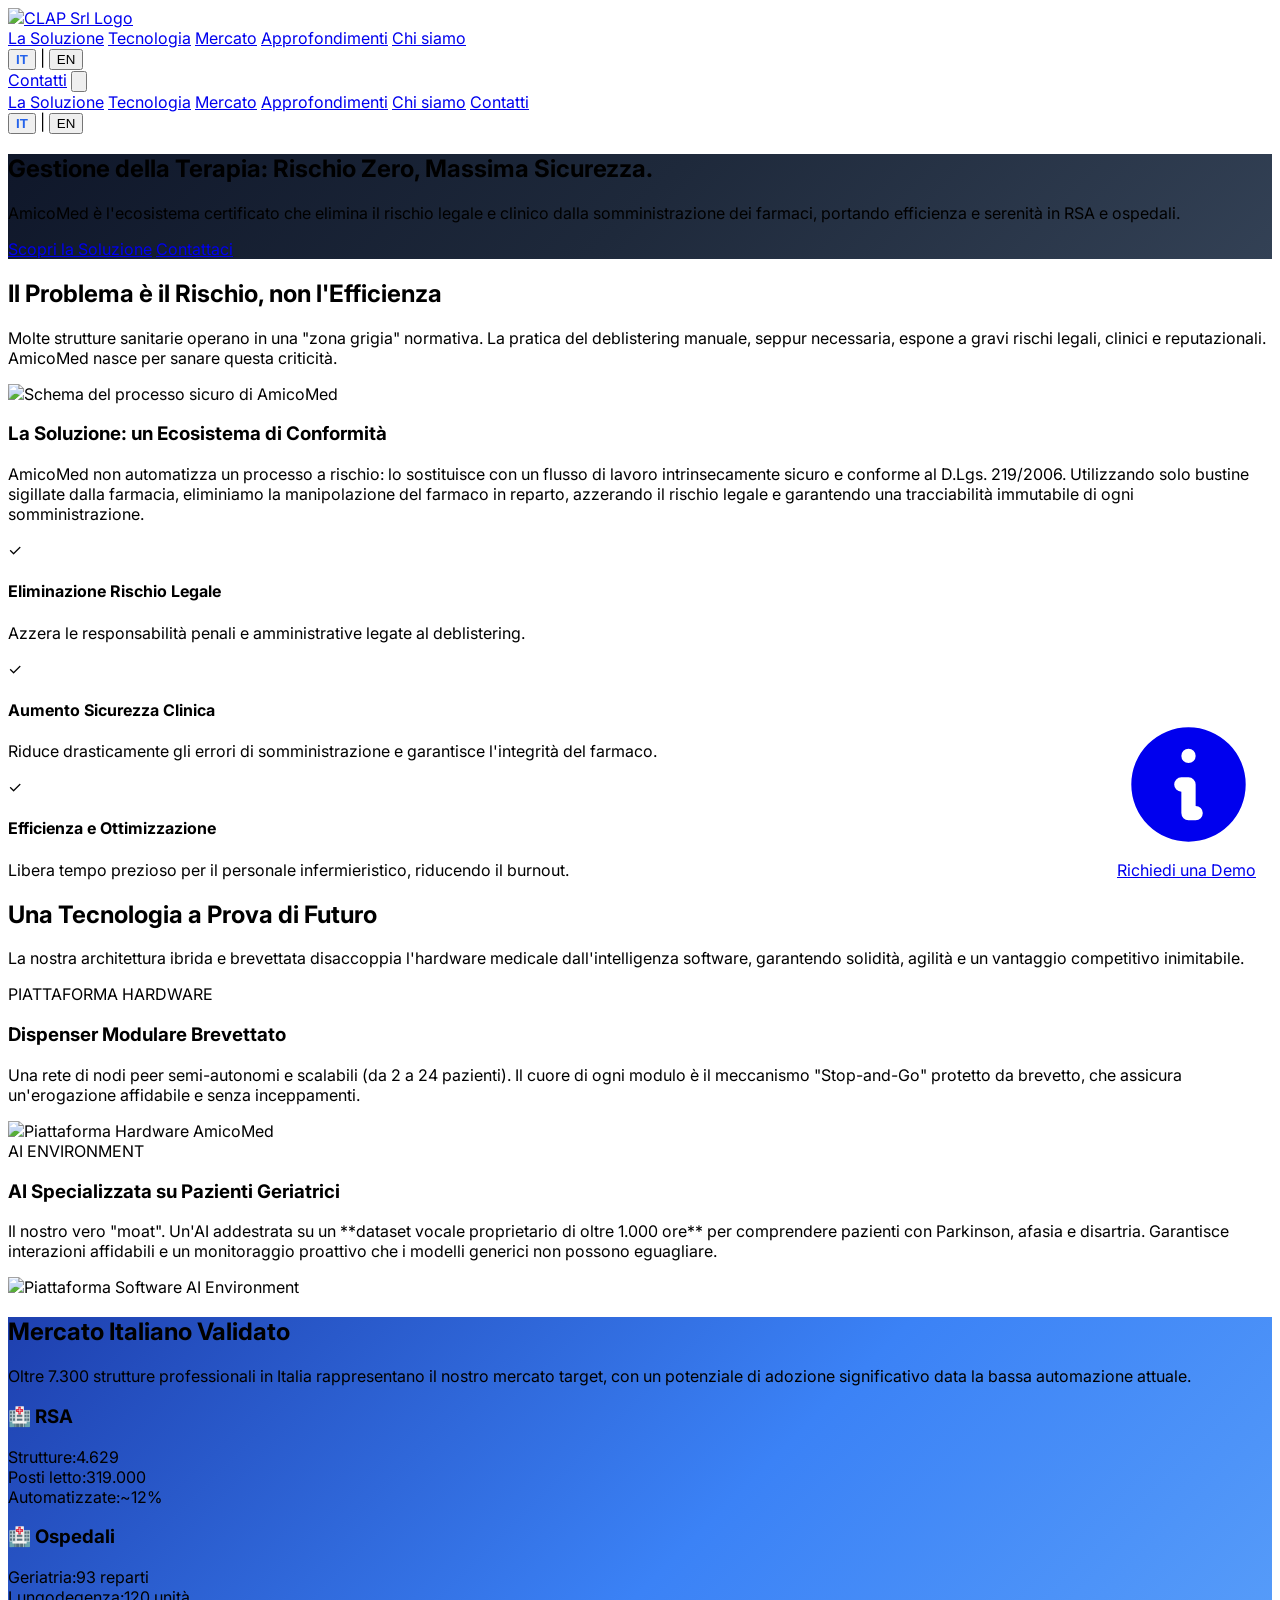
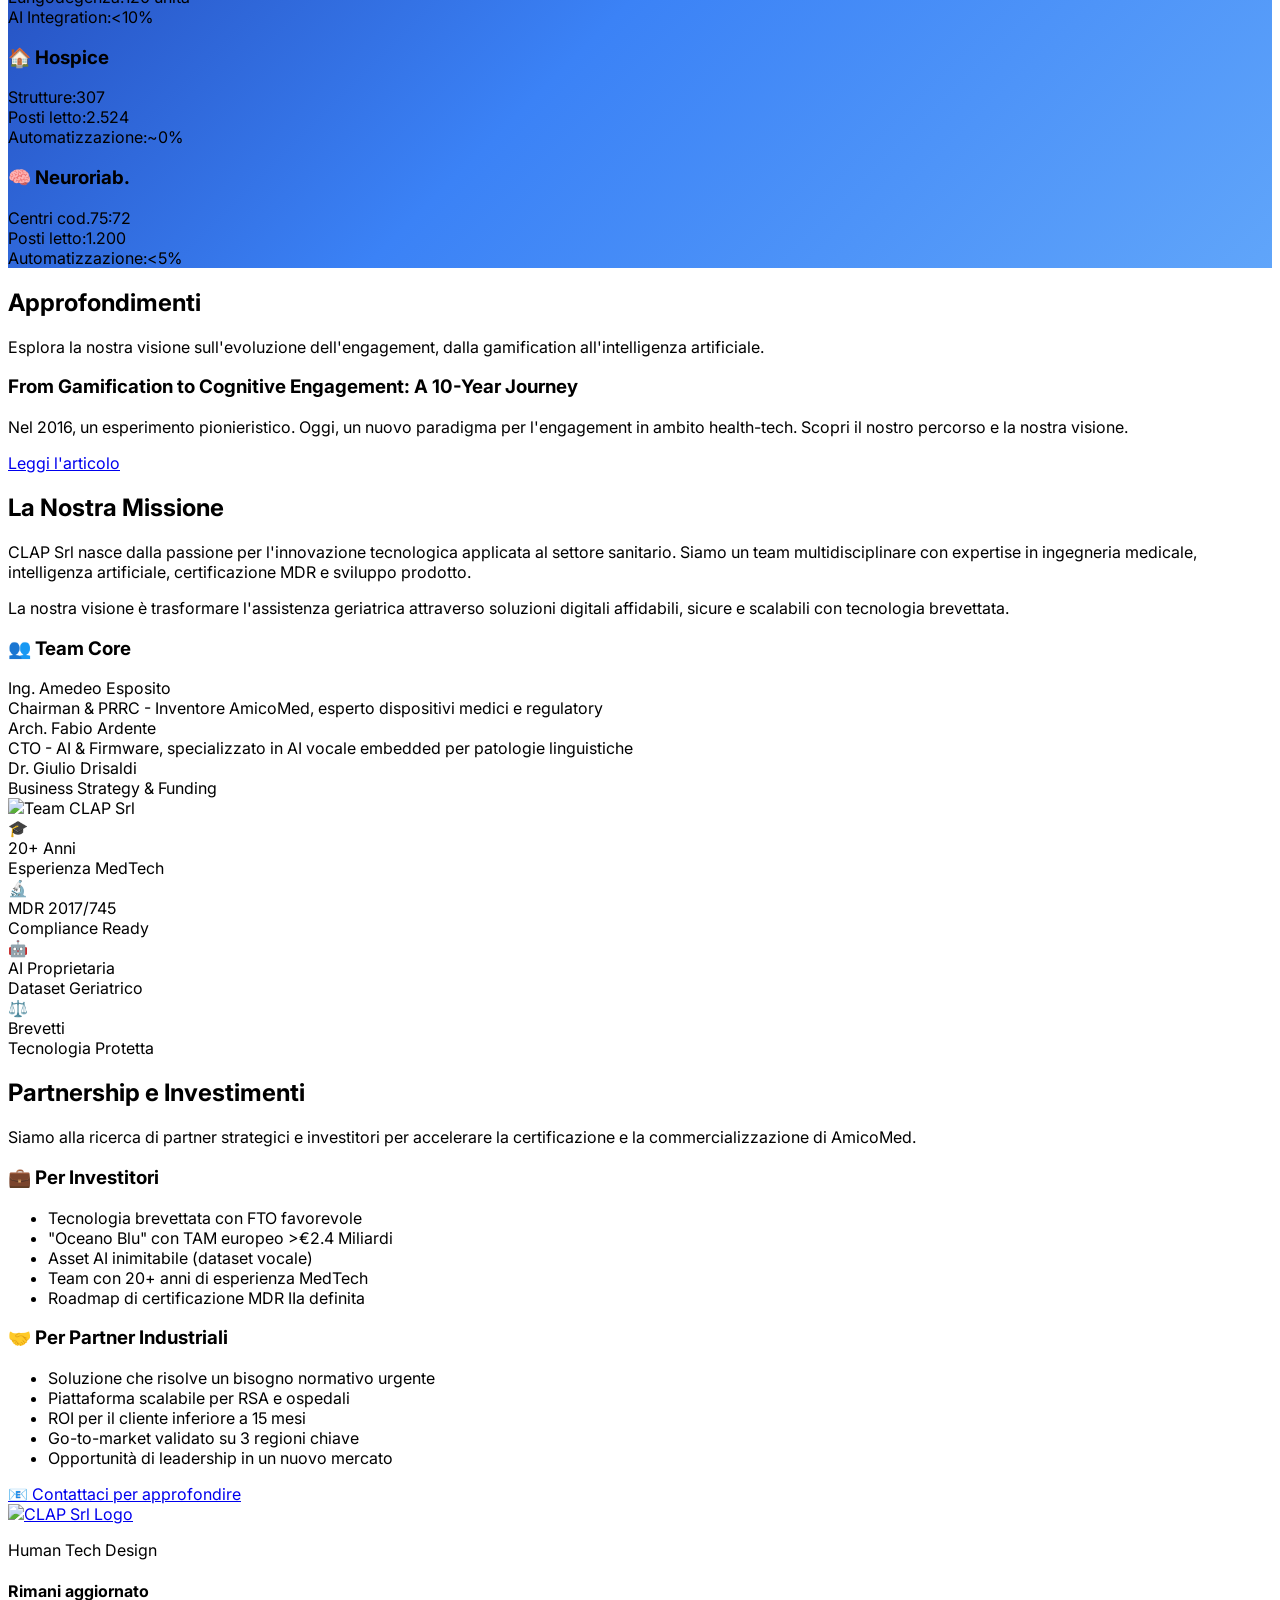
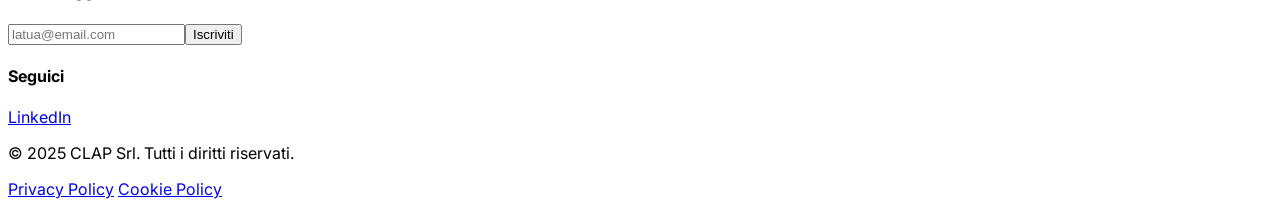
==== index.html @ 35963644 "Update index.html" ====
<!DOCTYPE html>
<html lang="it">
<head>
    <meta charset="UTF-8">
    <meta name="viewport" content="width=device-width, initial-scale=1.0">
    <title>CLAP Srl – Human Tech Design | Ecosistema AmicoMed per la Gestione della Terapia</title>
    
    <!-- SEO & Meta Tags -->
    <meta name="description" content="AmicoMed è l'ecosistema certificato (MDR Classe IIa) per la gestione sicura e conforme della terapia. Eliminiamo il rischio legale e clinico in RSA e ospedali.">
    <meta name="keywords" content="dispensazione farmaci, gestione terapia, rischio clinico, conformità normativa, RSA, automazione ospedaliera, AI geriatrica, AmicoMed, CLAP Srl">
    <meta property="og:title" content="CLAP Srl - AmicoMed: La Soluzione Definitiva per la Conformità e Sicurezza Terapeutica">
    <meta property="og:description" content="Scopri l'ecosistema AmicoMed: hardware brevettato e AI specializzata su patologie geriatriche per eliminare i rischi e ottimizzare l'assistenza.">
    <meta property="og:image" content="https://placehold.co/1200x630/1e293b/ffffff?text=AmicoMed+Ecosystem">
    <meta property="og:url" content="https://www.claphtd.com">
    <meta property="og:type" content="website">

    <!-- Favicons -->
    <link rel="icon" href="https://placehold.co/32x32/3b82f6/ffffff?text=C">
    <link rel="apple-touch-icon" href="https://placehold.co/180x180/3b82f6/ffffff?text=C">

    <script src="https://cdn.tailwindcss.com"></script>
    <link rel="preconnect" href="https://fonts.googleapis.com">
    <link rel="preconnect" href="https://fonts.gstatic.com" crossorigin>
    <link href="https://fonts.googleapis.com/css2?family=Inter:wght@400;500;600;700;800&display=swap" rel="stylesheet">
    
    <!-- Structured Data -->
    <script type="application/ld+json">
    {
      "@context": "https://schema.org",
      "@type": "MedicalDevice",
      "name": "AmicoMed",
      "description": "Ecosistema modulare per l'erogazione sicura e conforme di farmaci, composto da una piattaforma hardware brevettata e un ambiente software con AI vocale specializzata su patologie geriatriche.",
      "manufacturer": {
        "@type": "Organization",
        "name": "CLAP Srl - Human Tech Design",
        "url": "https://www.claphtd.com",
        "logo": "https://raw.githubusercontent.com/GID-25/Immagini/main/CLAP_logo_noback.png"
      }
    }
    </script>
    
    <style>
        body { font-family: 'Inter', sans-serif; scroll-behavior: smooth; }
        .hero-gradient { background: linear-gradient(135deg, #0f172a 0%, #1e293b 50%, #334155 100%); }
        .tech-gradient { background: linear-gradient(135deg, #1e40af 0%, #3b82f6 50%, #60a5fa 100%); }
        .tech-card { transition: all 0.3s ease; }
        .tech-card:hover { transform: translateY(-5px); box-shadow: 0 20px 25px -5px rgba(0, 0, 0, 0.1), 0 10px 10px -5px rgba(0, 0, 0, 0.04); }
        .floating-cta { position: fixed; bottom: 20px; right: 20px; z-index: 1000; animation: pulse 2s infinite; }
        @keyframes pulse { 0%, 100% { transform: scale(1); } 50% { transform: scale(1.05); } }
        .lang-btn.active { font-weight: 700; color: #2563eb; }
        .faq-item details > summary { list-style: none; }
        .faq-item details > summary::-webkit-details-marker { display: none; }
        .faq-item details[open] summary .arrow-down { transform: rotate(180deg); }
        .arrow-down { transition: transform 0.2s ease-in-out; }
    </style>
</head>
<body class="bg-slate-50 text-slate-800">

    <div class="floating-cta">
        <a href="#contact" class="bg-blue-600 text-white px-6 py-3 rounded-full shadow-lg hover:bg-blue-700 transition text-sm font-semibold flex items-center">
            <svg xmlns="http://www.w3.org/2000/svg" class="h-5 w-5 mr-2" viewBox="0 0 20 20" fill="currentColor"><path fill-rule="evenodd" d="M18 10a8 8 0 11-16 0 8 8 0 0116 0zm-7-4a1 1 0 11-2 0 1 1 0 012 0zM9 9a1 1 0 000 2v3a1 1 0 001 1h1a1 1 0 100-2v-3a1 1 0 00-1-1H9z" clip-rule="evenodd" /></svg>
            <span data-lang-key="floatingCta">Richiedi una Demo</span>
        </a>
    </div>

    <header class="bg-white/95 backdrop-blur-lg shadow-sm fixed top-0 left-0 right-0 z-50">
        <div class="container mx-auto px-6 py-2 flex justify-between items-center">
            <a href="#home">
                <img src="https://raw.githubusercontent.com/GID-25/Immagini/main/CLAP_logo_noback.png" alt="CLAP Srl Logo" class="h-20 w-auto">
            </a>
            <nav class="hidden md:flex items-center space-x-8">
                <a href="#solution" class="hover:text-blue-600 transition" data-lang-key="navSolution">La Soluzione</a>
                <a href="#technology" class="hover:text-blue-600 transition" data-lang-key="navTechnology">Tecnologia</a>
                <a href="#market" class="hover:text-blue-600 transition" data-lang-key="navMarket">Mercato</a>
                <a href="#insights" class="hover:text-blue-600 transition" data-lang-key="navInsights">Approfondimenti</a>
                <a href="#about" class="hover:text-blue-600 transition" data-lang-key="navAbout">Chi siamo</a>
            </nav>
            <div class="flex items-center">
                <div class="hidden md:flex items-center space-x-2 mr-6">
                    <button id="lang-it" class="lang-btn text-sm font-medium px-2 py-1">IT</button>
                    <span class="text-slate-300">|</span>
                    <button id="lang-en" class="lang-btn text-sm font-medium px-2 py-1">EN</button>
                </div>
                <a href="#contact" class="hidden md:inline-block bg-blue-600 text-white px-6 py-2 rounded-lg hover:bg-blue-700 transition font-semibold" data-lang-key="navContact">Contatti</a>
                <button id="mobile-menu-button" class="md:hidden text-slate-600 ml-4">
                    <svg class="w-6 h-6" fill="none" stroke="currentColor" viewBox="0 0 24 24"><path stroke-linecap="round" stroke-linejoin="round" stroke-width="2" d="M4 6h16M4 12h16m-7 6h7"></path></svg>
                </button>
            </div>
        </div>
        <div id="mobile-menu" class="hidden md:hidden px-6 pb-4">
            <a href="#solution" class="block py-2 hover:text-blue-600 transition" data-lang-key="navSolution">La Soluzione</a>
            <a href="#technology" class="block py-2 hover:text-blue-600 transition" data-lang-key="navTechnology">Tecnologia</a>
            <a href="#market" class="block py-2 hover:text-blue-600 transition" data-lang-key="navMarket">Mercato</a>
            <a href="#insights" class="block py-2 hover:text-blue-600 transition" data-lang-key="navInsights">Approfondimenti</a>
            <a href="#about" class="block py-2 hover:text-blue-600 transition" data-lang-key="navAbout">Chi siamo</a>
            <a href="#contact" class="block mt-4 bg-blue-600 text-white text-center px-6 py-2 rounded-lg hover:bg-blue-700 transition font-semibold" data-lang-key="navContact">Contatti</a>
            <div class="flex items-center justify-center space-x-2 mt-4 pt-4 border-t border-slate-200">
                <button id="lang-it-mobile" class="lang-btn text-sm font-medium px-2 py-1">IT</button>
                <span class="text-slate-300">|</span>
                <button id="lang-en-mobile" class="lang-btn text-sm font-medium px-2 py-1">EN</button>
            </div>
        </div>
    </header>

    <main class="pt-20">
        <section id="home" class="hero-gradient min-h-screen flex items-center text-white relative overflow-hidden -mt-20">
            <div class="absolute inset-0 opacity-10">
                <div class="absolute top-20 left-20 w-64 h-64 bg-blue-500 rounded-full blur-3xl animate-pulse"></div>
                <div class="absolute bottom-20 right-20 w-96 h-96 bg-purple-500 rounded-full blur-3xl animate-pulse" style="animation-delay: 1s;"></div>
            </div>
            
            <div class="container mx-auto px-6 text-center relative z-10">
                <div class="max-w-5xl mx-auto">
                    <h1 class="text-5xl md:text-7xl font-black mb-8 leading-tight" data-lang-key="heroTitle">Gestione della Terapia: Rischio Zero, Massima Sicurezza.</h1>
                    <p class="text-xl md:text-2xl text-slate-300 mb-12 max-w-3xl mx-auto leading-relaxed" data-lang-key="heroSubtitle">AmicoMed è l'ecosistema certificato che elimina il rischio legale e clinico dalla somministrazione dei farmaci, portando efficienza e serenità in RSA e ospedali.</p>
                    <div class="flex flex-col sm:flex-row justify-center gap-6">
                        <a href="#solution" class="bg-white text-slate-900 font-bold px-8 py-4 rounded-xl hover:bg-slate-100 transition shadow-lg text-lg" data-lang-key="heroCtaPrimary">Scopri la Soluzione</a>
                        <a href="#contact" class="bg-blue-600 text-white font-bold px-8 py-4 rounded-xl hover:bg-blue-700 transition shadow-lg text-lg" data-lang-key="heroCtaSecondary">Contattaci</a>
                    </div>
                </div>
            </div>
        </section>

        <section id="solution" class="py-20 bg-white">
            <div class="container mx-auto px-6">
                <div class="text-center mb-16">
                    <h2 class="text-4xl md:text-5xl font-black text-slate-900 mb-6" data-lang-key="problemTitle">Il Problema è il Rischio, non l'Efficienza</h2>
                    <p class="text-xl text-slate-600 max-w-3xl mx-auto" data-lang-key="problemSubtitle">Molte strutture sanitarie operano in una "zona grigia" normativa. La pratica del deblistering manuale, seppur necessaria, espone a gravi rischi legali, clinici e reputazionali. AmicoMed nasce per sanare questa criticità.</p>
                </div>
                <div class="grid md:grid-cols-2 gap-12 items-center">
                    <div class="space-y-6">
                        <img src="https://placehold.co/600x400/e2e8f0/334155?text=Processo+Sicuro" alt="Schema del processo sicuro di AmicoMed" class="w-full h-auto object-cover rounded-2xl shadow-lg">
                    </div>
                    <div>
                        <h3 class="text-3xl font-black text-slate-900 mb-6" data-lang-key="solutionTitle">La Soluzione: un Ecosistema di Conformità</h3>
                        <p class="text-lg text-slate-600 mb-8" data-lang-key="solutionText">AmicoMed non automatizza un processo a rischio: lo sostituisce con un flusso di lavoro intrinsecamente sicuro e conforme al D.Lgs. 219/2006. Utilizzando solo bustine sigillate dalla farmacia, eliminiamo la manipolazione del farmaco in reparto, azzerando il rischio legale e garantendo una tracciabilità immutabile di ogni somministrazione.</p>
                        <div class="space-y-4">
                            <div class="flex items-start"><div class="w-10 h-10 bg-green-100 text-green-600 rounded-full flex items-center justify-center text-xl font-bold mr-4 shrink-0">✓</div><div><h4 class="font-bold" data-lang-key="benefit1Title">Eliminazione Rischio Legale</h4><p class="text-slate-600" data-lang-key="benefit1Desc">Azzera le responsabilità penali e amministrative legate al deblistering.</p></div></div>
                            <div class="flex items-start"><div class="w-10 h-10 bg-green-100 text-green-600 rounded-full flex items-center justify-center text-xl font-bold mr-4 shrink-0">✓</div><div><h4 class="font-bold" data-lang-key="benefit2Title">Aumento Sicurezza Clinica</h4><p class="text-slate-600" data-lang-key="benefit2Desc">Riduce drasticamente gli errori di somministrazione e garantisce l'integrità del farmaco.</p></div></div>
                            <div class="flex items-start"><div class="w-10 h-10 bg-green-100 text-green-600 rounded-full flex items-center justify-center text-xl font-bold mr-4 shrink-0">✓</div><div><h4 class="font-bold" data-lang-key benefit3Title>Efficienza e Ottimizzazione</h4><p class="text-slate-600" data-lang-key="benefit3Desc">Libera tempo prezioso per il personale infermieristico, riducendo il burnout.</p></div></div>
                        </div>
                    </div>
                </div>
            </div>
        </section>

        <section id="technology" class="py-20 bg-slate-50">
            <div class="container mx-auto px-6">
                <div class="text-center mb-16">
                    <h2 class="text-4xl md:text-5xl font-black text-slate-900 mb-6" data-lang-key="techTitle">Una Tecnologia a Prova di Futuro</h2>
                    <p class="text-xl text-slate-600 max-w-3xl mx-auto" data-lang-key="techSubtitle">La nostra architettura ibrida e brevettata disaccoppia l'hardware medicale dall'intelligenza software, garantendo solidità, agilità e un vantaggio competitivo inimitabile.</p>
                </div>
                <div class="grid lg:grid-cols-2 gap-8 items-stretch">
                    <div class="tech-card bg-white p-8 rounded-2xl shadow-lg flex flex-col">
                        <div class="mb-6"><span class="inline-block bg-blue-100 text-blue-700 text-sm font-semibold px-3 py-1 rounded-full" data-lang-key="hardwarePlatform">PIATTAFORMA HARDWARE</span></div>
                        <h3 class="text-2xl font-bold text-slate-900 mb-4" data-lang-key="hardwareTitle">Dispenser Modulare Brevettato</h3>
                        <p class="text-slate-600 mb-6 flex-grow" data-lang-key="hardwareDesc">Una rete di nodi peer semi-autonomi e scalabili (da 2 a 24 pazienti). Il cuore di ogni modulo è il meccanismo "Stop-and-Go" protetto da brevetto, che assicura un'erogazione affidabile e senza inceppamenti.</p>
                        <img src="https://placehold.co/600x400/dbeafe/1e3a8a?text=Hardware+Modulare" alt="Piattaforma Hardware AmicoMed" class="w-full h-auto object-cover rounded-xl mt-auto">
                    </div>
                    <div class="tech-card bg-white p-8 rounded-2xl shadow-lg flex flex-col">
                         <div class="mb-6"><span class="inline-block bg-purple-100 text-purple-700 text-sm font-semibold px-3 py-1 rounded-full" data-lang-key="softwarePlatform">AI ENVIRONMENT</span></div>
                        <h3 class="text-2xl font-bold text-slate-900 mb-4" data-lang-key="softwareTitle">AI Specializzata su Pazienti Geriatrici</h3>
                        <p class="text-slate-600 mb-6 flex-grow" data-lang-key="softwareDesc">Il nostro vero "moat". Un'AI addestrata su un **dataset vocale proprietario di oltre 1.000 ore** per comprendere pazienti con Parkinson, afasia e disartria. Garantisce interazioni affidabili e un monitoraggio proattivo che i modelli generici non possono eguagliare.</p>
                        <img src="https://placehold.co/600x400/e9d5ff/5b21b6?text=AI+Environment" alt="Piattaforma Software AI Environment" class="w-full h-auto object-cover rounded-xl mt-auto">
                    </div>
                </div>
            </div>
        </section>

        <section id="market" class="py-20 tech-gradient text-white">
            <div class="container mx-auto px-6">
                <div class="text-center mb-16">
                    <h2 class="text-4xl md:text-5xl font-black mb-6" data-lang-key="marketTitle">Mercato Italiano Validato</h2>
                    <p class="text-xl text-blue-100 max-w-3xl mx-auto" data-lang-key="marketSubtitle">Oltre 7.300 strutture professionali in Italia rappresentano il nostro mercato target, con un potenziale di adozione significativo data la bassa automazione attuale.</p>
                </div>
                <div class="grid md:grid-cols-2 lg:grid-cols-4 gap-6 mb-16">
                    <div class="bg-white/10 backdrop-blur-lg p-6 rounded-2xl border border-white/20"><h3 class="text-xl font-bold mb-4" data-lang-key="segment1Title">🏥 RSA</h3><div class="space-y-2 text-sm"><div class="flex justify-between"><span data-lang-key="segment1_1_label">Strutture:</span><span class="font-bold" data-lang-key="segment1_1_val">4.629</span></div><div class="flex justify-between"><span data-lang-key="segment1_2_label">Posti letto:</span><span class="font-bold" data-lang-key="segment1_2_val">319.000</span></div><div class="flex justify-between"><span data-lang-key="segment1_3_label">Automatizzate:</span><span class="font-bold text-red-300" data-lang-key="segment1_3_val">~12%</span></div></div></div>
                    <div class="bg-white/10 backdrop-blur-lg p-6 rounded-2xl border border-white/20"><h3 class="text-xl font-bold mb-4" data-lang-key="segment2Title">🏥 Ospedali</h3><div class="space-y-2 text-sm"><div class="flex justify-between"><span data-lang-key="segment2_1_label">Geriatria:</span><span class="font-bold" data-lang-key="segment2_1_val">93 reparti</span></div><div class="flex justify-between"><span data-lang-key="segment2_2_label">Lungodegenza:</span><span class="font-bold" data-lang-key="segment2_2_val">120 unità</span></div><div class="flex justify-between"><span data-lang-key="segment2_3_label">AI Integration:</span><span class="font-bold text-red-300" data-lang-key="segment2_3_val">&lt;10%</span></div></div></div>
                    <div class="bg-white/10 backdrop-blur-lg p-6 rounded-2xl border border-white/20"><h3 class="text-xl font-bold mb-4" data-lang-key="segment3Title">🏠 Hospice</h3><div class="space-y-2 text-sm"><div class="flex justify-between"><span data-lang-key="segment3_1_label">Strutture:</span><span class="font-bold" data-lang-key="segment3_1_val">307</span></div><div class="flex justify-between"><span data-lang-key="segment3_2_label">Posti letto:</span><span class="font-bold" data-lang-key="segment3_2_val">2.524</span></div><div class="flex justify-between"><span data-lang-key="segment3_3_label">Automatizzazione:</span><span class="font-bold text-red-300" data-lang-key="segment3_3_val">~0%</span></div></div></div>
                    <div class="bg-white/10 backdrop-blur-lg p-6 rounded-2xl border border-white/20"><h3 class="text-xl font-bold mb-4" data-lang-key="segment4Title">🧠 Neuroriab.</h3><div class="space-y-2 text-sm"><div class="flex justify-between"><span data-lang-key="segment4_1_label">Centri cod.75:</span><span class="font-bold" data-lang-key="segment4_1_val">72</span></div><div class="flex justify-between"><span data-lang-key="segment4_2_label">Posti letto:</span><span class="font-bold" data-lang-key="segment4_2_val">1.200</span></div><div class="flex justify-between"><span data-lang-key="segment4_3_label">Automatizzazione:</span><span class="font-bold text-red-300" data-lang-key="segment4_3_val">&lt;5%</span></div></div></div>
                </div>
            </div>
        </section>

        <section id="insights" class="py-20 bg-white">
            <div class="container mx-auto px-6 text-center">
                <h2 class="text-4xl font-black text-slate-900 mb-6" data-lang-key="insightsTitle">Approfondimenti</h2>
                <p class="text-xl text-slate-600 max-w-3xl mx-auto mb-12" data-lang-key="insightsSubtitle">Esplora la nostra visione sull'evoluzione dell'engagement, dalla gamification all'intelligenza artificiale.</p>
                <div class="max-w-2xl mx-auto bg-slate-50 rounded-2xl shadow-lg p-8 text-left">
                    <h3 class="text-2xl font-bold mb-4" data-lang-key="articleTeaserTitle">From Gamification to Cognitive Engagement: A 10-Year Journey</h3>
                    <p class="text-slate-600 mb-6" data-lang-key="articleTeaserText">Nel 2016, un esperimento pionieristico. Oggi, un nuovo paradigma per l'engagement in ambito health-tech. Scopri il nostro percorso e la nostra visione.</p>
                    <a href="#" class="bg-blue-600 text-white font-semibold px-6 py-3 rounded-lg hover:bg-blue-700 transition" data-lang-key="articleReadMore">Leggi l'articolo</a>
                </div>
            </div>
        </section>

        <section id="about" class="py-20 bg-slate-50">
            <div class="container mx-auto px-6">
                 <div class="grid md:grid-cols-2 gap-12 items-center">
                    <div>
                        <h2 class="text-4xl font-black text-slate-900 mb-6" data-lang-key="aboutTitle">La Nostra Missione</h2>
                        <p class="text-lg text-slate-600 mb-6" data-lang-key="aboutText1">CLAP Srl nasce dalla passione per l'innovazione tecnologica applicata al settore sanitario. Siamo un team multidisciplinare con expertise in ingegneria medicale, intelligenza artificiale, certificazione MDR e sviluppo prodotto.</p>
                        <p class="text-lg text-slate-600 mb-8" data-lang-key="aboutText2">La nostra visione è trasformare l'assistenza geriatrica attraverso soluzioni digitali affidabili, sicure e scalabili con tecnologia brevettata.</p>
                        
                        <div class="bg-white p-6 rounded-xl shadow-sm">
                            <h3 class="text-xl font-bold mb-4" data-lang-key="teamTitle">👥 Team Core</h3>
                            <div class="space-y-3">
                                <div class="flex items-start"><div class="w-2 h-2 bg-blue-600 rounded-full mt-2 mr-3 shrink-0"></div><div><div class="font-semibold" data-lang-key="teamMember1Name">Ing. Amedeo Esposito</div><div class="text-sm text-slate-600" data-lang-key="teamMember1Role">Chairman & PRRC - Inventore AmicoMed, esperto dispositivi medici e regulatory</div></div></div>
                                <div class="flex items-start"><div class="w-2 h-2 bg-blue-600 rounded-full mt-2 mr-3 shrink-0"></div><div><div class="font-semibold" data-lang-key="teamMember2Name">Arch. Fabio Ardente</div><div class="text-sm text-slate-600" data-lang-key="teamMember2Role">CTO - AI & Firmware, specializzato in AI vocale embedded per patologie linguistiche</div></div></div>
                                <div class="flex items-start"><div class="w-2 h-2 bg-blue-600 rounded-full mt-2 mr-3 shrink-0"></div><div><div class="font-semibold" data-lang-key="teamMember3Name">Dr. Giulio Drisaldi</div><div class="text-sm text-slate-600" data-lang-key="teamMember3Role">Business Strategy & Funding </div></div></div>
                            </div>
                        </div>
                    </div>
                    
                    <div class="space-y-6">
                        <div class="bg-slate-100 h-80 rounded-xl flex items-center justify-center"><img src="https://raw.githubusercontent.com/GID-25/Immagini/main/Clap%20-%20team.jpg" alt="Team CLAP Srl" class="w-full h-full object-cover rounded-xl"></div>
                        <div class="grid grid-cols-2 gap-4">
                            <div class="bg-blue-50 p-4 rounded-lg text-center"><div class="text-2xl mb-2">🎓</div><div class="font-semibold text-sm" data-lang-key="skill1Title">20+ Anni</div><div class="text-xs text-slate-600" data-lang-key="skill1Desc">Esperienza MedTech</div></div>
                            <div class="bg-green-50 p-4 rounded-lg text-center"><div class="text-2xl mb-2">🔬</div><div class="font-semibold text-sm" data-lang-key="skill2Title">MDR 2017/745</div><div class="text-xs text-slate-600" data-lang-key="skill2Desc">Compliance Ready</div></div>
                            <div class="bg-purple-50 p-4 rounded-lg text-center"><div class="text-2xl mb-2">🤖</div><div class="font-semibold text-sm" data-lang-key="skill3Title">AI Proprietaria</div><div class="text-xs text-slate-600" data-lang-key="skill3Desc">Dataset Geriatrico</div></div>
                            <div class="bg-orange-50 p-4 rounded-lg text-center"><div class="text-2xl mb-2">⚖️</div><div class="font-semibold text-sm" data-lang-key="skill4Title">Brevetti</div><div class="text-xs text-slate-600" data-lang-key="skill4Desc">Tecnologia Protetta</div></div>
                        </div>
                    </div>
                </div>
            </div>
        </section>

        <section id="contact" class="py-20 bg-slate-900 text-white">
            <div class="container mx-auto px-6">
                <div class="max-w-4xl mx-auto text-center">
                    <h2 class="text-4xl md:text-5xl font-black mb-6" data-lang-key="contactTitle">Partnership e Investimenti</h2>
                    <p class="text-xl text-slate-300 mb-12" data-lang-key="contactSubtitle">Siamo alla ricerca di partner strategici e investitori per accelerare la certificazione e la commercializzazione di AmicoMed.</p>
                    <div class="grid md:grid-cols-2 gap-8 mb-12">
                        <div class="bg-slate-800 p-8 rounded-2xl text-left"><h3 class="text-2xl font-bold mb-4" data-lang-key="investorTitle">💼 Per Investitori</h3><ul class="text-left space-y-2 text-slate-300 list-disc list-inside" data-lang-key="investorList"><li>Tecnologia brevettata con FTO favorevole</li><li>"Oceano Blu" con TAM europeo >€2.4 Miliardi</li><li>Asset AI inimitabile (dataset vocale)</li><li>Team con 20+ anni di esperienza MedTech</li><li>Roadmap di certificazione MDR IIa definita</li></ul></div>
                        <div class="bg-slate-800 p-8 rounded-2xl text-left"><h3 class="text-2xl font-bold mb-4" data-lang-key="partnerTitle">🤝 Per Partner Industriali</h3><ul class="text-left space-y-2 text-slate-300 list-disc list-inside" data-lang-key="partnerList"><li>Soluzione che risolve un bisogno normativo urgente</li><li>Piattaforma scalabile per RSA e ospedali</li><li>ROI per il cliente inferiore a 15 mesi</li><li>Go-to-market validato su 3 regioni chiave</li><li>Opportunità di leadership in un nuovo mercato</li></ul></div>
                    </div>
                    <a href="mailto:info@claphtd.com?subject=Richiesta%20Informazioni%20AmicoMed" class="bg-blue-600 text-white font-bold px-8 py-4 rounded-xl hover:bg-blue-700 transition shadow-lg text-lg" data-lang-key="contactCtaEmail">📧 Contattaci per approfondire</a>
                </div>
            </div>
        </section>
    </main>

    <footer class="bg-slate-950 text-slate-400 py-12">
        <div class="container mx-auto px-6">
            <div class="grid md:grid-cols-3 gap-8 text-center md:text-left">
                <div>
                    <a href="#home">
                       <img src="https://raw.githubusercontent.com/GID-25/Immagini/main/CLAP_logo_noback.png" alt="CLAP Srl Logo" class="h-16 w-auto mb-4 mx-auto md:mx-0 bg-white rounded-md p-1">
                    </a>
                    <p class="text-sm" data-lang-key="footerSlogan2">Human Tech Design</p>
                </div>
                <div>
                    <h4 class="font-bold text-white mb-4" data-lang-key="newsletterTitle">Rimani aggiornato</h4>
                    <form class="flex"><input type="email" placeholder="latua@email.com" class="w-full bg-slate-800 text-white px-4 py-2 rounded-l-md focus:outline-none focus:ring-2 focus:ring-blue-500"><button type="submit" class="bg-blue-600 text-white font-semibold px-4 py-2 rounded-r-md hover:bg-blue-700" data-lang-key="newsletterButton">Iscriviti</button></form>
                </div>
                <div>
                    <h4 class="font-bold text-white mb-4" data-lang-key="followUs">Seguici</h4>
                    <div class="flex justify-center md:justify-start space-x-6">
                        <a href="https://www.linkedin.com/company/clap-htd" target="_blank" class="hover:text-white transition" data-lang-key="socialLinkedIn">LinkedIn</a>
                    </div>
                </div>
            </div>
            <div class="mt-12 border-t border-slate-800 pt-8 flex flex-col md:flex-row justify-between items-center text-xs">
                <p class="mb-4 md:mb-0" data-lang-key="footerRights">&copy; 2025 CLAP Srl. Tutti i diritti riservati.</p>
                <div class="space-x-4">
                    <a href="#" class="hover:text-white transition" data-lang-key="privacyPolicyLink">Privacy Policy</a>
                    <a href="#" class="hover:text-white transition" data-lang-key="cookiePolicyLink">Cookie Policy</a>
                </div>
            </div>
        </div>
    </footer>

    <script>
        document.addEventListener('DOMContentLoaded', function() {
            const content = {
                it: {
                    floatingCta: "Richiedi una Demo",
                    navSolution: "La Soluzione",
                    navTechnology: "Tecnologia",
                    navMarket: "Mercato",
                    navInsights: "Approfondimenti",
                    navAbout: "Chi siamo",
                    navContact: "Contatti",
                    heroTitle: "Gestione della Terapia: Rischio Zero, Massima Sicurezza.",
                    heroSubtitle: "AmicoMed è l'ecosistema certificato che elimina il rischio legale e clinico dalla somministrazione dei farmaci, portando efficienza e serenità in RSA e ospedali.",
                    heroCtaPrimary: "Scopri la Soluzione",
                    heroCtaSecondary: "Contattaci",
                    problemTitle: "Il Problema è il Rischio, non l'Efficienza",
                    problemSubtitle: "Molte strutture sanitarie operano in una \"zona grigia\" normativa. La pratica del deblistering manuale, seppur necessaria, espone a gravi rischi legali, clinici e reputazionali. AmicoMed nasce per sanare questa criticità.",
                    solutionTitle: "La Soluzione: un Ecosistema di Conformità",
                    solutionText: "AmicoMed non automatizza un processo a rischio: lo sostituisce con un flusso di lavoro intrinsecamente sicuro e conforme al D.Lgs. 219/2006. Utilizzando solo bustine sigillate dalla farmacia, eliminiamo la manipolazione del farmaco in reparto, azzerando il rischio legale e garantendo una tracciabilità immutabile di ogni somministrazione.",
                    benefit1Title: "Eliminazione Rischio Legale",
                    benefit1Desc: "Azzera le responsabilità penali e amministrative legate al deblistering.",
                    benefit2Title: "Aumento Sicurezza Clinica",
                    benefit2Desc: "Riduce drasticamente gli errori di somministrazione e garantisce l'integrità del farmaco.",
                    benefit3Title: "Efficienza e Ottimizzazione",
                    benefit3Desc: "Libera tempo prezioso per il personale infermieristico, riducendo il burnout.",
                    techTitle: "Una Tecnologia a Prova di Futuro",
                    techSubtitle: "La nostra architettura ibrida e brevettata disaccoppia l'hardware medicale dall'intelligenza software, garantendo solidità, agilità e un vantaggio competitivo inimitabile.",
                    hardwarePlatform: "PIATTAFORMA HARDWARE",
                    hardwareTitle: "Dispenser Modulare Brevettato",
                    hardwareDesc: "Una rete di nodi peer semi-autonomi e scalabili (da 2 a 24 pazienti). Il cuore di ogni modulo è il meccanismo \"Stop-and-Go\" protetto da brevetto, che assicura un'erogazione affidabile e senza inceppamenti.",
                    softwarePlatform: "AI ENVIRONMENT",
                    softwareTitle: "AI Specializzata su Pazienti Geriatrici",
                    softwareDesc: "Il nostro vero \"moat\". Un'AI addestrata su un **dataset vocale proprietario di oltre 1.000 ore** per comprendere pazienti con Parkinson, afasia e disartria. Garantisce interazioni affidabili e un monitoraggio proattivo che i modelli generici non possono eguagliare.",
                    marketTitle: "Mercato Italiano Validato",
                    marketSubtitle: "Oltre 7.300 strutture professionali in Italia rappresentano il nostro mercato target, con un potenziale di adozione significativo data la bassa automazione attuale.",
                    segment1Title: "🏥 RSA", segment1_1_label: "Strutture:", segment1_1_val: "4.629", segment1_2_label: "Posti letto:", segment1_2_val: "319.000", segment1_3_label: "Automatizzate:", segment1_3_val: "~12%",
                    segment2Title: "🏥 Ospedali", segment2_1_label: "Geriatria:", segment2_1_val: "93 reparti", segment2_2_label: "Lungodegenza:", segment2_2_val: "120 unità", segment2_3_label: "AI Integration:", segment2_3_val: "<10%",
                    segment3Title: "🏠 Hospice", segment3_1_label: "Strutture:", segment3_1_val: "307", segment3_2_label: "Posti letto:", segment3_2_val: "2.524", segment3_3_label: "Automatizzazione:", segment3_3_val: "~0%",
                    segment4Title: "🧠 Neuroriab.", segment4_1_label: "Centri cod.75:", segment4_1_val: "72", segment4_2_label: "Posti letto:", segment4_2_val: "1.200", segment4_3_label: "Automatizzazione:", segment4_3_val: "<5%",
                    insightsTitle: "Approfondimenti",
                    insightsSubtitle: "Esplora la nostra visione sull'evoluzione dell'engagement, dalla gamification all'intelligenza artificiale.",
                    articleTeaserTitle: "From Gamification to Cognitive Engagement: A 10-Year Journey",
                    articleTeaserText: "Nel 2016, un esperimento pionieristico. Oggi, un nuovo paradigma per l'engagement in ambito health-tech. Scopri il nostro percorso e la nostra visione.",
                    articleReadMore: "Leggi l'articolo",
                    aboutTitle: "La Nostra Missione",
                    aboutText1: "CLAP Srl nasce dalla passione per l'innovazione tecnologica applicata al settore sanitario. Siamo un team multidisciplinare con expertise in ingegneria medicale, intelligenza artificiale, certificazione MDR e sviluppo prodotto.",
                    aboutText2: "La nostra visione è trasformare l'assistenza geriatrica attraverso soluzioni digitali affidabili, sicure e scalabili con tecnologia brevettata.",
                    teamTitle: "👥 Team Core",
                    teamMember1Name: "Ing. Amedeo Esposito",
                    teamMember1Role: "Chairman & PRRC - Inventore AmicoMed, esperto dispositivi medici e regulatory",
                    teamMember2Name: "Arch. Fabio Ardente",
                    teamMember2Role: "CTO - AI & Firmware, specializzato in AI vocale embedded per patologie linguistiche",
                    teamMember3Name: "Dr. Giulio Drisaldi",
                    teamMember3Role: "Business Strategy & Funding",
                    skill1Title: "20+ Anni", skill1Desc: "Esperienza MedTech",
                    skill2Title: "MDR 2017/745", skill2Desc: "Compliance Ready",
                    skill3Title: "AI Proprietaria", skill3Desc: "Dataset Geriatrico",
                    skill4Title: "Brevetti", skill4Desc: "Tecnologia Protetta",
                    contactTitle: "Partnership e Investimenti",
                    contactSubtitle: "Siamo alla ricerca di partner strategici e investitori per accelerare la certificazione e la commercializzazione di AmicoMed.",
                    investorTitle: "💼 Per Investitori",
                    investorList: "<li>Tecnologia brevettata con FTO favorevole</li><li>\"Oceano Blu\" con TAM europeo >€2.4 Miliardi</li><li>Asset AI inimitabile (dataset vocale)</li><li>Team con 20+ anni di esperienza MedTech</li><li>Roadmap di certificazione MDR IIa definita</li>",
                    partnerTitle: "🤝 Per Partner Industriali",
                    partnerList: "<li>Soluzione che risolve un bisogno normativo urgente</li><li>Piattaforma scalabile per RSA e ospedali</li><li>ROI per il cliente inferiore a 15 mesi</li><li>Go-to-market validato su 3 regioni chiave</li><li>Opportunità di leadership in un nuovo mercato</li>",
                    contactCtaEmail: "📧 Contattaci per approfondire",
                    footerSlogan2: "Human Tech Design",
                    newsletterTitle: "Rimani aggiornato",
                    newsletterButton: "Iscriviti",
                    followUs: "Seguici",
                    socialLinkedIn: "LinkedIn",
                    footerRights: "&copy; 2025 CLAP Srl. Tutti i diritti riservati.",
                    privacyPolicyLink: "Privacy Policy",
                    cookiePolicyLink: "Cookie Policy"
                },
                en: {
                    floatingCta: "Request a Demo",
                    navSolution: "The Solution",
                    navTechnology: "Technology",
                    navMarket: "Market",
                    navInsights: "Insights",
                    navAbout: "About Us",
                    navContact: "Contact",
                    heroTitle: "Therapy Management: Zero Risk, Maximum Safety.",
                    heroSubtitle: "AmicoMed is the certified ecosystem that eliminates legal and clinical risk from medication administration, bringing efficiency and peace of mind to nursing homes and hospitals.",
                    heroCtaPrimary: "Discover the Solution",
                    heroCtaSecondary: "Contact Us",
                    problemTitle: "The Problem is Risk, Not Inefficiency",
                    problemSubtitle: "Many healthcare facilities operate in a regulatory \"gray area.\" The practice of manual de-blistering, while necessary, exposes them to serious legal, clinical, and reputational risks. AmicoMed was created to remedy this critical issue.",
                    solutionTitle: "The Solution: A Compliance Ecosystem",
                    solutionText: "AmicoMed does not automate a risky process: it replaces it with a workflow that is inherently safe and compliant with EU regulations. By using only pharmacy-sealed pouches, we eliminate medication handling on the ward, zeroing out legal risk and ensuring immutable traceability of every administration.",
                    benefit1Title: "Elimination of Legal Risk",
                    benefit1Desc: "Zeros out criminal and administrative liabilities related to de-blistering.",
                    benefit2Title: "Increased Clinical Safety",
                    benefit2Desc: "Drastically reduces administration errors and ensures drug integrity.",
                    benefit3Title: "Efficiency and Optimization",
                    benefit3Desc: "Frees up valuable time for nursing staff, reducing burnout.",
                    techTitle: "Future-Proof Technology",
                    techSubtitle: "Our hybrid, patented architecture decouples medical hardware from software intelligence, ensuring robustness, agility, and an inimitable competitive advantage.",
                    hardwarePlatform: "HARDWARE PLATFORM",
                    hardwareTitle: "Patented Modular Dispenser",
                    hardwareDesc: "A network of semi-autonomous, scalable peer nodes (from 2 to 24 patients). The core of each module is the patent-protected \"Stop-and-Go\" mechanism, which ensures reliable, jam-free dispensing.",
                    softwarePlatform: "AI ENVIRONMENT",
                    softwareTitle: "Specialized AI for Geriatric Patients",
                    softwareDesc: "Our true \"moat.\" An AI trained on a **proprietary vocal dataset of over 1,000 hours** to understand patients with Parkinson's, aphasia, and dysarthria. It ensures reliable interactions and proactive monitoring that generic models cannot match.",
                    marketTitle: "Validated Italian Market",
                    marketSubtitle: "Over 7,300 professional facilities in Italy represent our target market, with significant adoption potential given the current low automation.",
                    segment1Title: "🏥 Nursing Homes", segment1_1_label: "Facilities:", segment1_1_val: "4,629", segment1_2_label: "Beds:", segment1_2_val: "319,000", segment1_3_label: "Automated:", segment1_3_val: "~12%",
                    segment2Title: "🏥 Hospitals", segment2_1_label: "Geriatrics:", segment2_1_val: "93 wards", segment2_2_label: "Long-term care:", segment2_2_val: "120 units", segment2_3_label: "AI Integration:", segment2_3_val: "<10%",
                    segment3Title: "🏠 Hospices", segment3_1_label: "Facilities:", segment3_1_val: "307", segment3_2_label: "Beds:", segment3_2_val: "2,524", segment3_3_label: "Automation:", segment3_3_val: "~0%",
                    segment4Title: "🧠 Neuro-rehab", segment4_1_label: "Code 75 centers:", segment4_1_val: "72", segment4_2_label: "Beds:", segment4_2_val: "1,200", segment4_3_label: "Automation:", segment4_3_val: "<5%",
                    insightsTitle: "Insights",
                    insightsSubtitle: "Explore our vision on the evolution of engagement, from gamification to artificial intelligence.",
                    articleTeaserTitle: "From Gamification to Cognitive Engagement: A 10-Year Journey",
                    articleTeaserText: "In 2016, a pioneering experiment. Today, a new paradigm for engagement in health-tech. Discover our journey and our vision.",
                    articleReadMore: "Read the article",
                    aboutTitle: "Our Mission",
                    aboutText1: "CLAP Srl was born from a passion for technological innovation applied to the healthcare sector. We are a multidisciplinary team with expertise in medical engineering, artificial intelligence, MDR certification, and product development.",
                    aboutText2: "Our vision is to transform geriatric care through reliable, safe, and scalable digital solutions with patented technology.",
                    teamTitle: "👥 Core Team",
                    teamMember1Name: "Amedeo Esposito, Eng.",
                    teamMember1Role: "Chairman & PRRC - Inventor of AmicoMed, expert in medical devices and regulatory affairs",
                    teamMember2Name: "Fabio Ardente, Arch.",
                    teamMember2Role: "CTO - AI & Firmware, specializing in embedded voice AI for language pathologies",
                    teamMember3Name: "Giulio Drisaldi, PhD",
                    teamMember3Role: "Business Strategy & Funding",
                    skill1Title: "20+ Years", skill1Desc: "MedTech Experience",
                    skill2Title: "MDR 2017/745", skill2Desc: "Compliance Ready",
                    skill3Title: "Proprietary AI", skill3Desc: "Geriatric Dataset",
                    skill4Title: "Patents", skill4Desc: "Protected Technology",
                    contactTitle: "Partnerships and Investments",
                    contactSubtitle: "We are looking for strategic partners and investors to accelerate the certification and commercialization of AmicoMed.",
                    investorTitle: "💼 For Investors",
                    investorList: "<li>Patented technology with favorable FTO</li><li>\"Blue Ocean\" with European TAM >€2.4 Billion</li><li>Inimitable AI asset (vocal dataset)</li><li>Team with 20+ years of MedTech experience</li><li>Defined MDR Class IIa certification roadmap</li>",
                    partnerTitle: "🤝 For Industrial Partners",
                    partnerList: "<li>Solution that solves an urgent regulatory need</li><li>Scalable platform for nursing homes and hospitals</li><li>Customer ROI of less than 15 months</li><li>Validated go-to-market in 3 key regions</li><li>Leadership opportunity in a new market</li>",
                    contactCtaEmail: "📧 Contact us to learn more",
                    footerSlogan2: "Human Tech Design",
                    newsletterTitle: "Stay Updated",
                    newsletterButton: "Subscribe",
                    followUs: "Follow Us",
                    socialLinkedIn: "LinkedIn",
                    footerRights: "&copy; 2025 CLAP Srl. All rights reserved.",
                    privacyPolicyLink: "Privacy Policy",
                    cookiePolicyLink: "Cookie Policy"
                }
            };

            // --- Script for language switching and mobile menu ---
            const mobileMenuButton = document.getElementById('mobile-menu-button');
            const mobileMenu = document.getElementById('mobile-menu');
            
            function updateContent(lang) {
                document.documentElement.lang = lang;
                document.querySelectorAll('[data-lang-key]').forEach(element => {
                    const key = element.getAttribute('data-lang-key');
                    if (content[lang] && content[lang][key]) {
                        element.innerHTML = content[lang][key];
                    }
                });
                document.querySelectorAll('.lang-btn').forEach(btn => {
                    if (btn.id.includes(lang)) btn.classList.add('active');
                    else btn.classList.remove('active');
                });
            }

            ['lang-it', 'lang-it-mobile'].forEach(id => document.getElementById(id).addEventListener('click', () => updateContent('it')));
            ['lang-en', 'lang-en-mobile'].forEach(id => document.getElementById(id).addEventListener('click', () => updateContent('en')));
            
            mobileMenuButton.addEventListener('click', () => mobileMenu.classList.toggle('hidden'));
            
            document.querySelectorAll('a[href^="#"]').forEach(anchor => {
                anchor.addEventListener('click', function (e) {
                    e.preventDefault();
                    if (!mobileMenu.classList.contains('hidden')) {
                         mobileMenu.classList.add('hidden');
                    }
                    const target = document.querySelector(this.getAttribute('href'));
                    if(target) {
                        const headerOffset = document.querySelector('header').offsetHeight;
                        const elementPosition = target.getBoundingClientRect().top;
                        const offsetPosition = elementPosition + window.pageYOffset - headerOffset;
                        window.scrollTo({ top: offsetPosition, behavior: 'smooth' });
                    }
                });
            });

            // Set initial language
            updateContent('it');
        });
    </script>
</body>
</html>
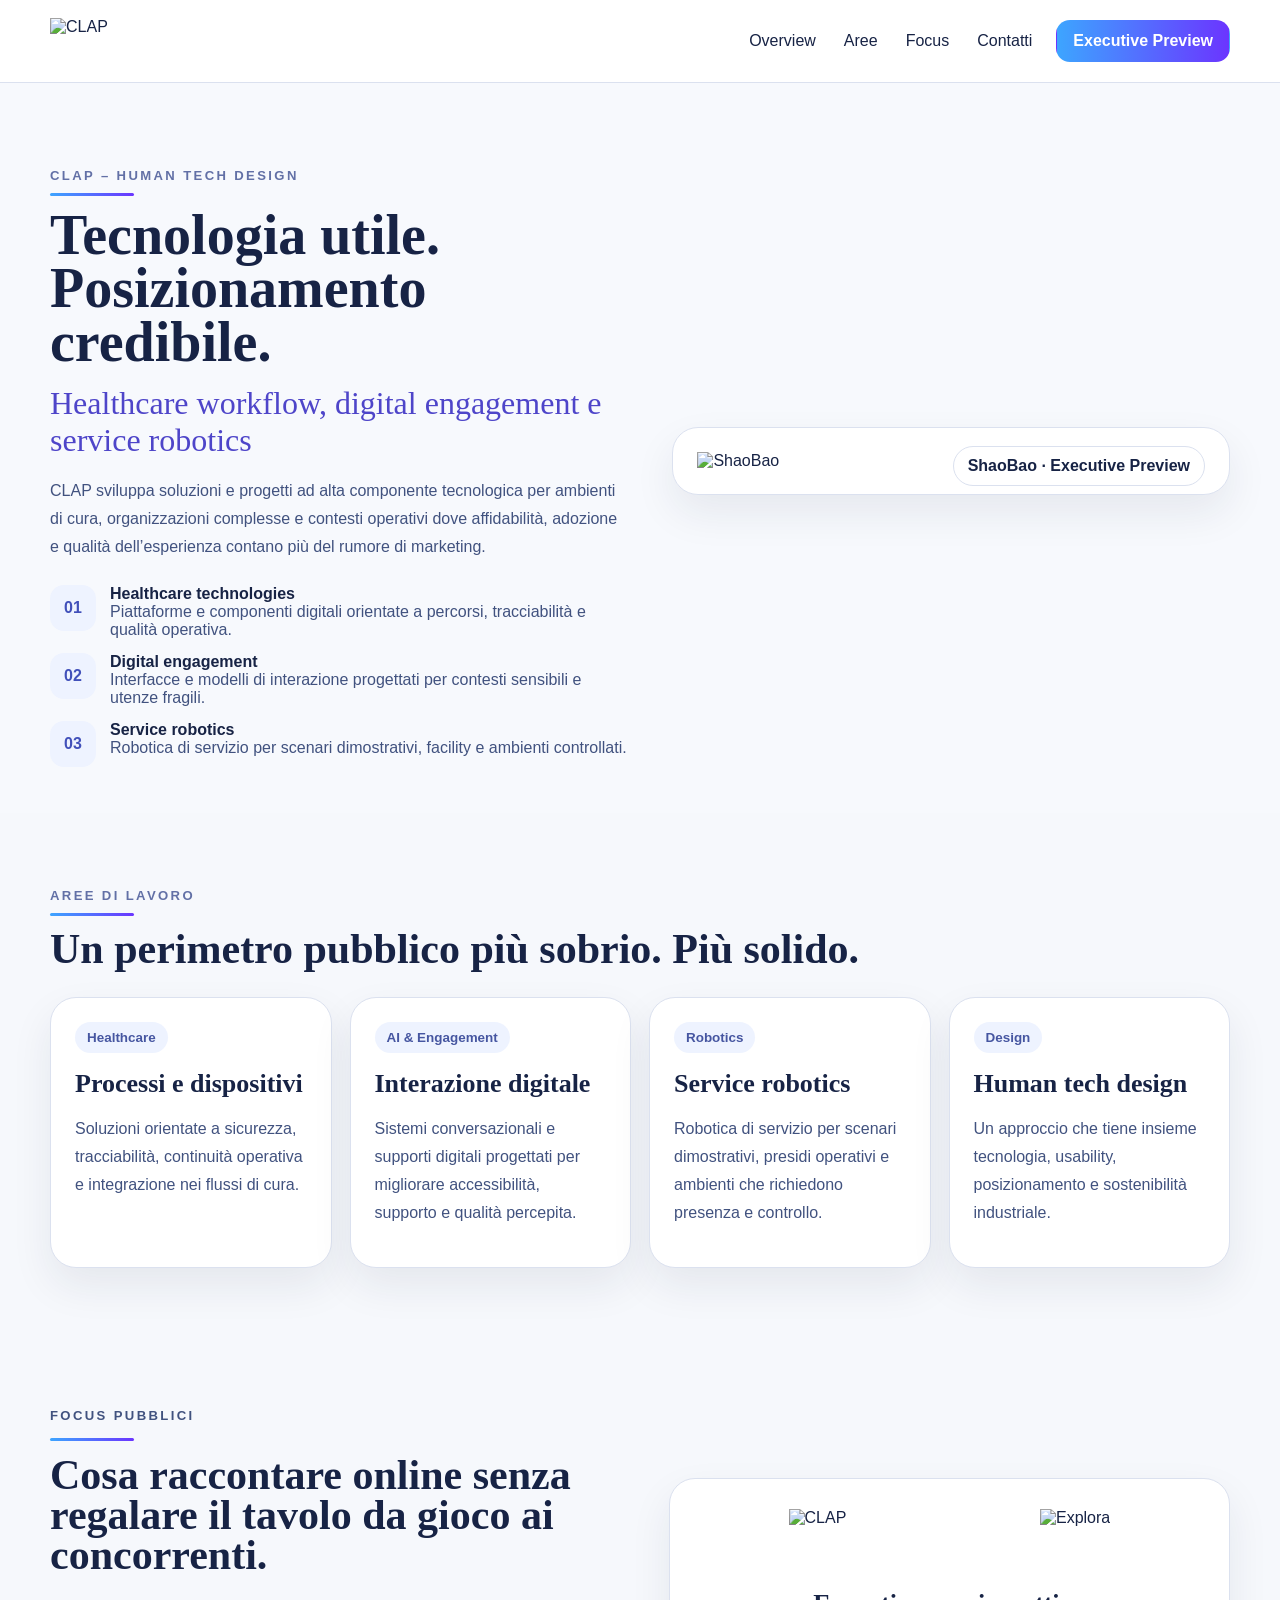
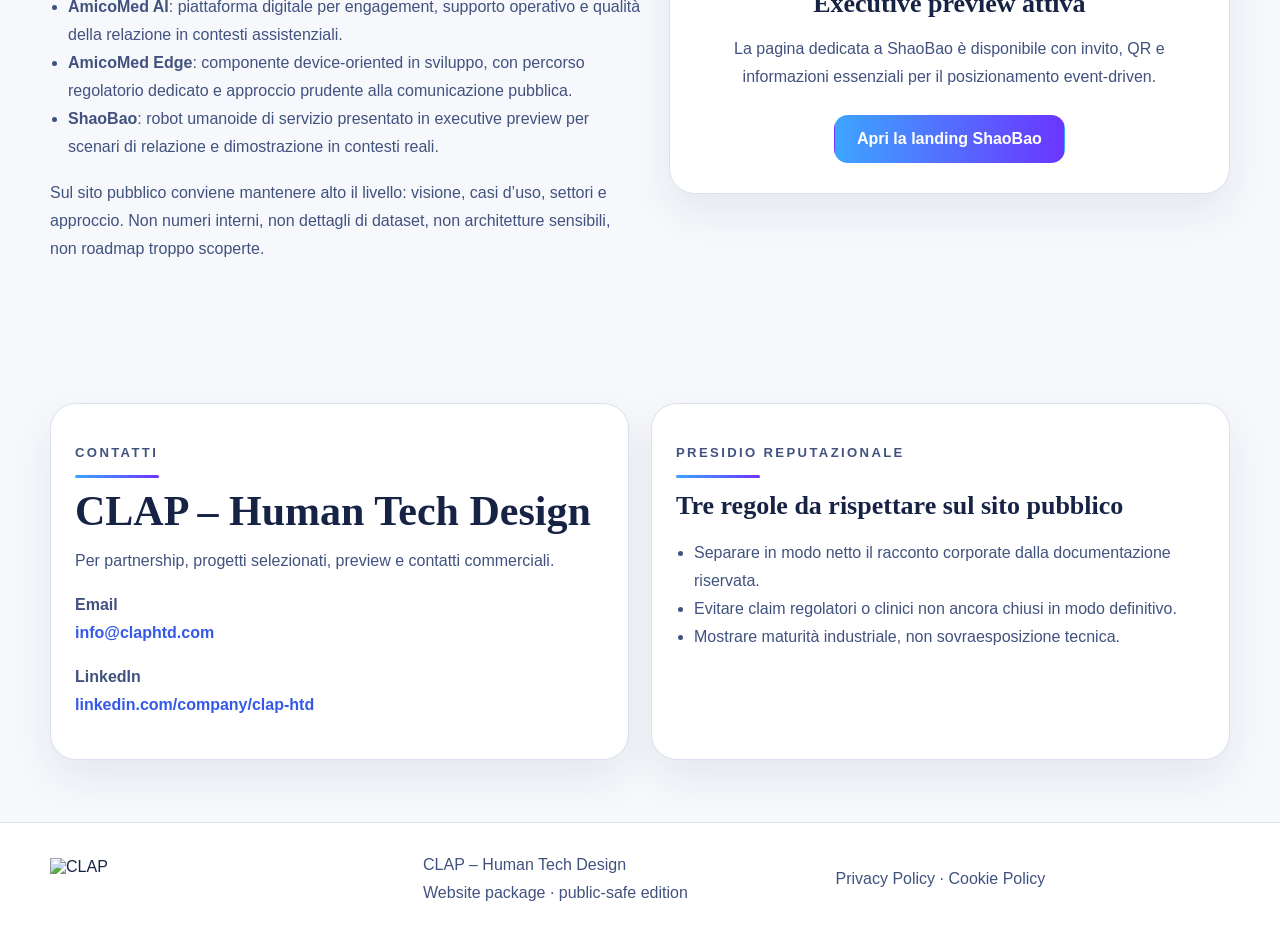
==== commit e0b092f0: "Add files via upload" ====
--- a/index.html
+++ b/index.html
@@ -1,465 +1 @@
-<!DOCTYPE html>
-<html lang="it">
-<head>
-    <meta charset="UTF-8">
-    <meta name="viewport" content="width=device-width, initial-scale=1.0">
-    <title>CLAP Srl – Human Tech Design | Ecosistema AmicoMed per la Gestione della Terapia</title>
-    
-    <!-- SEO & Meta Tags -->
-    <meta name="description" content="AmicoMed è l'ecosistema certificato (MDR Classe IIa) per la gestione sicura e conforme della terapia. Eliminiamo il rischio legale e clinico in RSA e ospedali.">
-    <meta name="keywords" content="dispensazione farmaci, gestione terapia, rischio clinico, conformità normativa, RSA, automazione ospedaliera, AI geriatrica, AmicoMed, CLAP Srl">
-    <meta property="og:title" content="CLAP Srl - AmicoMed: La Soluzione Definitiva per la Conformità e Sicurezza Terapeutica">
-    <meta property="og:description" content="Scopri l'ecosistema AmicoMed: hardware brevettato e AI specializzata su patologie geriatriche per eliminare i rischi e ottimizzare l'assistenza.">
-    <meta property="og:image" content="https://placehold.co/1200x630/1e293b/ffffff?text=AmicoMed+Ecosystem">
-    <meta property="og:url" content="https://www.claphtd.com">
-    <meta property="og:type" content="website">
-
-    <!-- Favicons -->
-    <link rel="icon" href="https://placehold.co/32x32/3b82f6/ffffff?text=C">
-    <link rel="apple-touch-icon" href="https://placehold.co/180x180/3b82f6/ffffff?text=C">
-
-    <script src="https://cdn.tailwindcss.com"></script>
-    <link rel="preconnect" href="https://fonts.googleapis.com">
-    <link rel="preconnect" href="https://fonts.gstatic.com" crossorigin>
-    <link href="https://fonts.googleapis.com/css2?family=Inter:wght@400;500;600;700;800&display=swap" rel="stylesheet">
-    
-    <!-- Structured Data -->
-    <script type="application/ld+json">
-    {
-      "@context": "https://schema.org",
-      "@type": "MedicalDevice",
-      "name": "AmicoMed",
-      "description": "Ecosistema modulare per l'erogazione sicura e conforme di farmaci, composto da una piattaforma hardware brevettata e un ambiente software con AI vocale specializzata su patologie geriatriche.",
-      "manufacturer": {
-        "@type": "Organization",
-        "name": "CLAP Srl - Human Tech Design",
-        "url": "https://www.claphtd.com",
-        "logo": "https://raw.githubusercontent.com/GID-25/Immagini/main/CLAP_logo_noback.png"
-      }
-    }
-    </script>
-    
-    <style>
-        body { font-family: 'Inter', sans-serif; scroll-behavior: smooth; }
-        .hero-gradient { background: linear-gradient(135deg, #0f172a 0%, #1e293b 50%, #334155 100%); }
-        .tech-gradient { background: linear-gradient(135deg, #1e40af 0%, #3b82f6 50%, #60a5fa 100%); }
-        .tech-card { transition: all 0.3s ease; }
-        .tech-card:hover { transform: translateY(-5px); box-shadow: 0 20px 25px -5px rgba(0, 0, 0, 0.1), 0 10px 10px -5px rgba(0, 0, 0, 0.04); }
-        .floating-cta { position: fixed; bottom: 20px; right: 20px; z-index: 1000; animation: pulse 2s infinite; }
-        @keyframes pulse { 0%, 100% { transform: scale(1); } 50% { transform: scale(1.05); } }
-        .lang-btn.active { font-weight: 700; color: #2563eb; }
-        .faq-item details > summary { list-style: none; }
-        .faq-item details > summary::-webkit-details-marker { display: none; }
-        .faq-item details[open] summary .arrow-down { transform: rotate(180deg); }
-        .arrow-down { transition: transform 0.2s ease-in-out; }
-    </style>
-</head>
-<body class="bg-slate-50 text-slate-800">
-
-    <div class="floating-cta">
-        <a href="#contact" class="bg-blue-600 text-white px-6 py-3 rounded-full shadow-lg hover:bg-blue-700 transition text-sm font-semibold flex items-center">
-            <svg xmlns="http://www.w3.org/2000/svg" class="h-5 w-5 mr-2" viewBox="0 0 20 20" fill="currentColor"><path fill-rule="evenodd" d="M18 10a8 8 0 11-16 0 8 8 0 0116 0zm-7-4a1 1 0 11-2 0 1 1 0 012 0zM9 9a1 1 0 000 2v3a1 1 0 001 1h1a1 1 0 100-2v-3a1 1 0 00-1-1H9z" clip-rule="evenodd" /></svg>
-            <span data-lang-key="floatingCta">Richiedi una Demo</span>
-        </a>
-    </div>
-
-    <header class="bg-white/95 backdrop-blur-lg shadow-sm fixed top-0 left-0 right-0 z-50">
-        <div class="container mx-auto px-6 py-2 flex justify-between items-center">
-            <a href="#home">
-                <img src="https://raw.githubusercontent.com/GID-25/Immagini/main/CLAP_logo_noback.png" alt="CLAP Srl Logo" class="h-20 w-auto">
-            </a>
-            <nav class="hidden md:flex items-center space-x-8">
-                <a href="#solution" class="hover:text-blue-600 transition" data-lang-key="navSolution">La Soluzione</a>
-                <a href="#technology" class="hover:text-blue-600 transition" data-lang-key="navTechnology">Tecnologia</a>
-                <a href="#market" class="hover:text-blue-600 transition" data-lang-key="navMarket">Mercato</a>
-                <a href="#insights" class="hover:text-blue-600 transition" data-lang-key="navInsights">Approfondimenti</a>
-                <a href="#about" class="hover:text-blue-600 transition" data-lang-key="navAbout">Chi siamo</a>
-            </nav>
-            <div class="flex items-center">
-                <div class="hidden md:flex items-center space-x-2 mr-6">
-                    <button id="lang-it" class="lang-btn text-sm font-medium px-2 py-1">IT</button>
-                    <span class="text-slate-300">|</span>
-                    <button id="lang-en" class="lang-btn text-sm font-medium px-2 py-1">EN</button>
-                </div>
-                <a href="#contact" class="hidden md:inline-block bg-blue-600 text-white px-6 py-2 rounded-lg hover:bg-blue-700 transition font-semibold" data-lang-key="navContact">Contatti</a>
-                <button id="mobile-menu-button" class="md:hidden text-slate-600 ml-4">
-                    <svg class="w-6 h-6" fill="none" stroke="currentColor" viewBox="0 0 24 24"><path stroke-linecap="round" stroke-linejoin="round" stroke-width="2" d="M4 6h16M4 12h16m-7 6h7"></path></svg>
-                </button>
-            </div>
-        </div>
-        <div id="mobile-menu" class="hidden md:hidden px-6 pb-4">
-            <a href="#solution" class="block py-2 hover:text-blue-600 transition" data-lang-key="navSolution">La Soluzione</a>
-            <a href="#technology" class="block py-2 hover:text-blue-600 transition" data-lang-key="navTechnology">Tecnologia</a>
-            <a href="#market" class="block py-2 hover:text-blue-600 transition" data-lang-key="navMarket">Mercato</a>
-            <a href="#insights" class="block py-2 hover:text-blue-600 transition" data-lang-key="navInsights">Approfondimenti</a>
-            <a href="#about" class="block py-2 hover:text-blue-600 transition" data-lang-key="navAbout">Chi siamo</a>
-            <a href="#contact" class="block mt-4 bg-blue-600 text-white text-center px-6 py-2 rounded-lg hover:bg-blue-700 transition font-semibold" data-lang-key="navContact">Contatti</a>
-            <div class="flex items-center justify-center space-x-2 mt-4 pt-4 border-t border-slate-200">
-                <button id="lang-it-mobile" class="lang-btn text-sm font-medium px-2 py-1">IT</button>
-                <span class="text-slate-300">|</span>
-                <button id="lang-en-mobile" class="lang-btn text-sm font-medium px-2 py-1">EN</button>
-            </div>
-        </div>
-    </header>
-
-    <main class="pt-20">
-        <section id="home" class="hero-gradient min-h-screen flex items-center text-white relative overflow-hidden -mt-20">
-            <div class="absolute inset-0 opacity-10">
-                <div class="absolute top-20 left-20 w-64 h-64 bg-blue-500 rounded-full blur-3xl animate-pulse"></div>
-                <div class="absolute bottom-20 right-20 w-96 h-96 bg-purple-500 rounded-full blur-3xl animate-pulse" style="animation-delay: 1s;"></div>
-            </div>
-            
-            <div class="container mx-auto px-6 text-center relative z-10">
-                <div class="max-w-5xl mx-auto">
-                    <h1 class="text-5xl md:text-7xl font-black mb-8 leading-tight" data-lang-key="heroTitle">Gestione della Terapia: Rischio Zero, Massima Sicurezza.</h1>
-                    <p class="text-xl md:text-2xl text-slate-300 mb-12 max-w-3xl mx-auto leading-relaxed" data-lang-key="heroSubtitle">AmicoMed è l'ecosistema certificato che elimina il rischio legale e clinico dalla somministrazione dei farmaci, portando efficienza e serenità in RSA e ospedali.</p>
-                    <div class="flex flex-col sm:flex-row justify-center gap-6">
-                        <a href="#solution" class="bg-white text-slate-900 font-bold px-8 py-4 rounded-xl hover:bg-slate-100 transition shadow-lg text-lg" data-lang-key="heroCtaPrimary">Scopri la Soluzione</a>
-                        <a href="#contact" class="bg-blue-600 text-white font-bold px-8 py-4 rounded-xl hover:bg-blue-700 transition shadow-lg text-lg" data-lang-key="heroCtaSecondary">Contattaci</a>
-                    </div>
-                </div>
-            </div>
-        </section>
-
-        <section id="solution" class="py-20 bg-white">
-            <div class="container mx-auto px-6">
-                <div class="text-center mb-16">
-                    <h2 class="text-4xl md:text-5xl font-black text-slate-900 mb-6" data-lang-key="problemTitle">Il Problema è il Rischio, non l'Efficienza</h2>
-                    <p class="text-xl text-slate-600 max-w-3xl mx-auto" data-lang-key="problemSubtitle">Molte strutture sanitarie operano in una "zona grigia" normativa. La pratica del deblistering manuale, seppur necessaria, espone a gravi rischi legali, clinici e reputazionali. AmicoMed nasce per sanare questa criticità.</p>
-                </div>
-                <div class="grid md:grid-cols-2 gap-12 items-center">
-                    <div class="space-y-6">
-                        <img src="https://placehold.co/600x400/e2e8f0/334155?text=Processo+Sicuro" alt="Schema del processo sicuro di AmicoMed" class="w-full h-auto object-cover rounded-2xl shadow-lg">
-                    </div>
-                    <div>
-                        <h3 class="text-3xl font-black text-slate-900 mb-6" data-lang-key="solutionTitle">La Soluzione: un Ecosistema di Conformità</h3>
-                        <p class="text-lg text-slate-600 mb-8" data-lang-key="solutionText">AmicoMed non automatizza un processo a rischio: lo sostituisce con un flusso di lavoro intrinsecamente sicuro e conforme al D.Lgs. 219/2006. Utilizzando solo bustine sigillate dalla farmacia, eliminiamo la manipolazione del farmaco in reparto, azzerando il rischio legale e garantendo una tracciabilità immutabile di ogni somministrazione.</p>
-                        <div class="space-y-4">
-                            <div class="flex items-start"><div class="w-10 h-10 bg-green-100 text-green-600 rounded-full flex items-center justify-center text-xl font-bold mr-4 shrink-0">✓</div><div><h4 class="font-bold" data-lang-key="benefit1Title">Eliminazione Rischio Legale</h4><p class="text-slate-600" data-lang-key="benefit1Desc">Azzera le responsabilità penali e amministrative legate al deblistering.</p></div></div>
-                            <div class="flex items-start"><div class="w-10 h-10 bg-green-100 text-green-600 rounded-full flex items-center justify-center text-xl font-bold mr-4 shrink-0">✓</div><div><h4 class="font-bold" data-lang-key="benefit2Title">Aumento Sicurezza Clinica</h4><p class="text-slate-600" data-lang-key="benefit2Desc">Riduce drasticamente gli errori di somministrazione e garantisce l'integrità del farmaco.</p></div></div>
-                            <div class="flex items-start"><div class="w-10 h-10 bg-green-100 text-green-600 rounded-full flex items-center justify-center text-xl font-bold mr-4 shrink-0">✓</div><div><h4 class="font-bold" data-lang-key benefit3Title>Efficienza e Ottimizzazione</h4><p class="text-slate-600" data-lang-key="benefit3Desc">Libera tempo prezioso per il personale infermieristico, riducendo il burnout.</p></div></div>
-                        </div>
-                    </div>
-                </div>
-            </div>
-        </section>
-
-        <section id="technology" class="py-20 bg-slate-50">
-            <div class="container mx-auto px-6">
-                <div class="text-center mb-16">
-                    <h2 class="text-4xl md:text-5xl font-black text-slate-900 mb-6" data-lang-key="techTitle">Una Tecnologia a Prova di Futuro</h2>
-                    <p class="text-xl text-slate-600 max-w-3xl mx-auto" data-lang-key="techSubtitle">La nostra architettura ibrida e brevettata disaccoppia l'hardware medicale dall'intelligenza software, garantendo solidità, agilità e un vantaggio competitivo inimitabile.</p>
-                </div>
-                <div class="grid lg:grid-cols-2 gap-8 items-stretch">
-                    <div class="tech-card bg-white p-8 rounded-2xl shadow-lg flex flex-col">
-                        <div class="mb-6"><span class="inline-block bg-blue-100 text-blue-700 text-sm font-semibold px-3 py-1 rounded-full" data-lang-key="hardwarePlatform">PIATTAFORMA HARDWARE</span></div>
-                        <h3 class="text-2xl font-bold text-slate-900 mb-4" data-lang-key="hardwareTitle">Dispenser Modulare Brevettato</h3>
-                        <p class="text-slate-600 mb-6 flex-grow" data-lang-key="hardwareDesc">Una rete di nodi peer semi-autonomi e scalabili (da 2 a 24 pazienti). Il cuore di ogni modulo è il meccanismo "Stop-and-Go" protetto da brevetto, che assicura un'erogazione affidabile e senza inceppamenti.</p>
-                        <img src="https://placehold.co/600x400/dbeafe/1e3a8a?text=Hardware+Modulare" alt="Piattaforma Hardware AmicoMed" class="w-full h-auto object-cover rounded-xl mt-auto">
-                    </div>
-                    <div class="tech-card bg-white p-8 rounded-2xl shadow-lg flex flex-col">
-                         <div class="mb-6"><span class="inline-block bg-purple-100 text-purple-700 text-sm font-semibold px-3 py-1 rounded-full" data-lang-key="softwarePlatform">AI ENVIRONMENT</span></div>
-                        <h3 class="text-2xl font-bold text-slate-900 mb-4" data-lang-key="softwareTitle">AI Specializzata su Pazienti Geriatrici</h3>
-                        <p class="text-slate-600 mb-6 flex-grow" data-lang-key="softwareDesc">Il nostro vero "moat". Un'AI addestrata su un **dataset vocale proprietario di oltre 1.000 ore** per comprendere pazienti con Parkinson, afasia e disartria. Garantisce interazioni affidabili e un monitoraggio proattivo che i modelli generici non possono eguagliare.</p>
-                        <img src="https://placehold.co/600x400/e9d5ff/5b21b6?text=AI+Environment" alt="Piattaforma Software AI Environment" class="w-full h-auto object-cover rounded-xl mt-auto">
-                    </div>
-                </div>
-            </div>
-        </section>
-
-        <section id="market" class="py-20 tech-gradient text-white">
-            <div class="container mx-auto px-6">
-                <div class="text-center mb-16">
-                    <h2 class="text-4xl md:text-5xl font-black mb-6" data-lang-key="marketTitle">Mercato Italiano Validato</h2>
-                    <p class="text-xl text-blue-100 max-w-3xl mx-auto" data-lang-key="marketSubtitle">Oltre 7.300 strutture professionali in Italia rappresentano il nostro mercato target, con un potenziale di adozione significativo data la bassa automazione attuale.</p>
-                </div>
-                <div class="grid md:grid-cols-2 lg:grid-cols-4 gap-6 mb-16">
-                    <div class="bg-white/10 backdrop-blur-lg p-6 rounded-2xl border border-white/20"><h3 class="text-xl font-bold mb-4" data-lang-key="segment1Title">🏥 RSA</h3><div class="space-y-2 text-sm"><div class="flex justify-between"><span data-lang-key="segment1_1_label">Strutture:</span><span class="font-bold" data-lang-key="segment1_1_val">4.629</span></div><div class="flex justify-between"><span data-lang-key="segment1_2_label">Posti letto:</span><span class="font-bold" data-lang-key="segment1_2_val">319.000</span></div><div class="flex justify-between"><span data-lang-key="segment1_3_label">Automatizzate:</span><span class="font-bold text-red-300" data-lang-key="segment1_3_val">~12%</span></div></div></div>
-                    <div class="bg-white/10 backdrop-blur-lg p-6 rounded-2xl border border-white/20"><h3 class="text-xl font-bold mb-4" data-lang-key="segment2Title">🏥 Ospedali</h3><div class="space-y-2 text-sm"><div class="flex justify-between"><span data-lang-key="segment2_1_label">Geriatria:</span><span class="font-bold" data-lang-key="segment2_1_val">93 reparti</span></div><div class="flex justify-between"><span data-lang-key="segment2_2_label">Lungodegenza:</span><span class="font-bold" data-lang-key="segment2_2_val">120 unità</span></div><div class="flex justify-between"><span data-lang-key="segment2_3_label">AI Integration:</span><span class="font-bold text-red-300" data-lang-key="segment2_3_val">&lt;10%</span></div></div></div>
-                    <div class="bg-white/10 backdrop-blur-lg p-6 rounded-2xl border border-white/20"><h3 class="text-xl font-bold mb-4" data-lang-key="segment3Title">🏠 Hospice</h3><div class="space-y-2 text-sm"><div class="flex justify-between"><span data-lang-key="segment3_1_label">Strutture:</span><span class="font-bold" data-lang-key="segment3_1_val">307</span></div><div class="flex justify-between"><span data-lang-key="segment3_2_label">Posti letto:</span><span class="font-bold" data-lang-key="segment3_2_val">2.524</span></div><div class="flex justify-between"><span data-lang-key="segment3_3_label">Automatizzazione:</span><span class="font-bold text-red-300" data-lang-key="segment3_3_val">~0%</span></div></div></div>
-                    <div class="bg-white/10 backdrop-blur-lg p-6 rounded-2xl border border-white/20"><h3 class="text-xl font-bold mb-4" data-lang-key="segment4Title">🧠 Neuroriab.</h3><div class="space-y-2 text-sm"><div class="flex justify-between"><span data-lang-key="segment4_1_label">Centri cod.75:</span><span class="font-bold" data-lang-key="segment4_1_val">72</span></div><div class="flex justify-between"><span data-lang-key="segment4_2_label">Posti letto:</span><span class="font-bold" data-lang-key="segment4_2_val">1.200</span></div><div class="flex justify-between"><span data-lang-key="segment4_3_label">Automatizzazione:</span><span class="font-bold text-red-300" data-lang-key="segment4_3_val">&lt;5%</span></div></div></div>
-                </div>
-            </div>
-        </section>
-
-        <section id="insights" class="py-20 bg-white">
-            <div class="container mx-auto px-6 text-center">
-                <h2 class="text-4xl font-black text-slate-900 mb-6" data-lang-key="insightsTitle">Approfondimenti</h2>
-                <p class="text-xl text-slate-600 max-w-3xl mx-auto mb-12" data-lang-key="insightsSubtitle">Esplora la nostra visione sull'evoluzione dell'engagement, dalla gamification all'intelligenza artificiale.</p>
-                <div class="max-w-2xl mx-auto bg-slate-50 rounded-2xl shadow-lg p-8 text-left">
-                    <h3 class="text-2xl font-bold mb-4" data-lang-key="articleTeaserTitle">From Gamification to Cognitive Engagement: A 10-Year Journey</h3>
-                    <p class="text-slate-600 mb-6" data-lang-key="articleTeaserText">Nel 2016, un esperimento pionieristico. Oggi, un nuovo paradigma per l'engagement in ambito health-tech. Scopri il nostro percorso e la nostra visione.</p>
-                    <a href="#" class="bg-blue-600 text-white font-semibold px-6 py-3 rounded-lg hover:bg-blue-700 transition" data-lang-key="articleReadMore">Leggi l'articolo</a>
-                </div>
-            </div>
-        </section>
-
-        <section id="about" class="py-20 bg-slate-50">
-            <div class="container mx-auto px-6">
-                 <div class="grid md:grid-cols-2 gap-12 items-center">
-                    <div>
-                        <h2 class="text-4xl font-black text-slate-900 mb-6" data-lang-key="aboutTitle">La Nostra Missione</h2>
-                        <p class="text-lg text-slate-600 mb-6" data-lang-key="aboutText1">CLAP Srl nasce dalla passione per l'innovazione tecnologica applicata al settore sanitario. Siamo un team multidisciplinare con expertise in ingegneria medicale, intelligenza artificiale, certificazione MDR e sviluppo prodotto.</p>
-                        <p class="text-lg text-slate-600 mb-8" data-lang-key="aboutText2">La nostra visione è trasformare l'assistenza geriatrica attraverso soluzioni digitali affidabili, sicure e scalabili con tecnologia brevettata.</p>
-                        
-                        <div class="bg-white p-6 rounded-xl shadow-sm">
-                            <h3 class="text-xl font-bold mb-4" data-lang-key="teamTitle">👥 Team Core</h3>
-                            <div class="space-y-3">
-                                <div class="flex items-start"><div class="w-2 h-2 bg-blue-600 rounded-full mt-2 mr-3 shrink-0"></div><div><div class="font-semibold" data-lang-key="teamMember1Name">Ing. Amedeo Esposito</div><div class="text-sm text-slate-600" data-lang-key="teamMember1Role">Chairman & PRRC - Inventore AmicoMed, esperto dispositivi medici e regulatory</div></div></div>
-                                <div class="flex items-start"><div class="w-2 h-2 bg-blue-600 rounded-full mt-2 mr-3 shrink-0"></div><div><div class="font-semibold" data-lang-key="teamMember2Name">Arch. Fabio Ardente</div><div class="text-sm text-slate-600" data-lang-key="teamMember2Role">CTO - AI & Firmware, specializzato in AI vocale embedded per patologie linguistiche</div></div></div>
-                                <div class="flex items-start"><div class="w-2 h-2 bg-blue-600 rounded-full mt-2 mr-3 shrink-0"></div><div><div class="font-semibold" data-lang-key="teamMember3Name">Dr. Giulio Drisaldi</div><div class="text-sm text-slate-600" data-lang-key="teamMember3Role">Business Strategy & Funding </div></div></div>
-                            </div>
-                        </div>
-                    </div>
-                    
-                    <div class="space-y-6">
-                        <div class="bg-slate-100 h-80 rounded-xl flex items-center justify-center"><img src="https://raw.githubusercontent.com/GID-25/Immagini/main/Clap%20-%20team.jpg" alt="Team CLAP Srl" class="w-full h-full object-cover rounded-xl"></div>
-                        <div class="grid grid-cols-2 gap-4">
-                            <div class="bg-blue-50 p-4 rounded-lg text-center"><div class="text-2xl mb-2">🎓</div><div class="font-semibold text-sm" data-lang-key="skill1Title">20+ Anni</div><div class="text-xs text-slate-600" data-lang-key="skill1Desc">Esperienza MedTech</div></div>
-                            <div class="bg-green-50 p-4 rounded-lg text-center"><div class="text-2xl mb-2">🔬</div><div class="font-semibold text-sm" data-lang-key="skill2Title">MDR 2017/745</div><div class="text-xs text-slate-600" data-lang-key="skill2Desc">Compliance Ready</div></div>
-                            <div class="bg-purple-50 p-4 rounded-lg text-center"><div class="text-2xl mb-2">🤖</div><div class="font-semibold text-sm" data-lang-key="skill3Title">AI Proprietaria</div><div class="text-xs text-slate-600" data-lang-key="skill3Desc">Dataset Geriatrico</div></div>
-                            <div class="bg-orange-50 p-4 rounded-lg text-center"><div class="text-2xl mb-2">⚖️</div><div class="font-semibold text-sm" data-lang-key="skill4Title">Brevetti</div><div class="text-xs text-slate-600" data-lang-key="skill4Desc">Tecnologia Protetta</div></div>
-                        </div>
-                    </div>
-                </div>
-            </div>
-        </section>
-
-        <section id="contact" class="py-20 bg-slate-900 text-white">
-            <div class="container mx-auto px-6">
-                <div class="max-w-4xl mx-auto text-center">
-                    <h2 class="text-4xl md:text-5xl font-black mb-6" data-lang-key="contactTitle">Partnership e Investimenti</h2>
-                    <p class="text-xl text-slate-300 mb-12" data-lang-key="contactSubtitle">Siamo alla ricerca di partner strategici e investitori per accelerare la certificazione e la commercializzazione di AmicoMed.</p>
-                    <div class="grid md:grid-cols-2 gap-8 mb-12">
-                        <div class="bg-slate-800 p-8 rounded-2xl text-left"><h3 class="text-2xl font-bold mb-4" data-lang-key="investorTitle">💼 Per Investitori</h3><ul class="text-left space-y-2 text-slate-300 list-disc list-inside" data-lang-key="investorList"><li>Tecnologia brevettata con FTO favorevole</li><li>"Oceano Blu" con TAM europeo >€2.4 Miliardi</li><li>Asset AI inimitabile (dataset vocale)</li><li>Team con 20+ anni di esperienza MedTech</li><li>Roadmap di certificazione MDR IIa definita</li></ul></div>
-                        <div class="bg-slate-800 p-8 rounded-2xl text-left"><h3 class="text-2xl font-bold mb-4" data-lang-key="partnerTitle">🤝 Per Partner Industriali</h3><ul class="text-left space-y-2 text-slate-300 list-disc list-inside" data-lang-key="partnerList"><li>Soluzione che risolve un bisogno normativo urgente</li><li>Piattaforma scalabile per RSA e ospedali</li><li>ROI per il cliente inferiore a 15 mesi</li><li>Go-to-market validato su 3 regioni chiave</li><li>Opportunità di leadership in un nuovo mercato</li></ul></div>
-                    </div>
-                    <a href="mailto:info@claphtd.com?subject=Richiesta%20Informazioni%20AmicoMed" class="bg-blue-600 text-white font-bold px-8 py-4 rounded-xl hover:bg-blue-700 transition shadow-lg text-lg" data-lang-key="contactCtaEmail">📧 Contattaci per approfondire</a>
-                </div>
-            </div>
-        </section>
-    </main>
-
-    <footer class="bg-slate-950 text-slate-400 py-12">
-        <div class="container mx-auto px-6">
-            <div class="grid md:grid-cols-3 gap-8 text-center md:text-left">
-                <div>
-                    <a href="#home">
-                       <img src="https://raw.githubusercontent.com/GID-25/Immagini/main/CLAP_logo_noback.png" alt="CLAP Srl Logo" class="h-16 w-auto mb-4 mx-auto md:mx-0 bg-white rounded-md p-1">
-                    </a>
-                    <p class="text-sm" data-lang-key="footerSlogan2">Human Tech Design</p>
-                </div>
-                <div>
-                    <h4 class="font-bold text-white mb-4" data-lang-key="newsletterTitle">Rimani aggiornato</h4>
-                    <form class="flex"><input type="email" placeholder="latua@email.com" class="w-full bg-slate-800 text-white px-4 py-2 rounded-l-md focus:outline-none focus:ring-2 focus:ring-blue-500"><button type="submit" class="bg-blue-600 text-white font-semibold px-4 py-2 rounded-r-md hover:bg-blue-700" data-lang-key="newsletterButton">Iscriviti</button></form>
-                </div>
-                <div>
-                    <h4 class="font-bold text-white mb-4" data-lang-key="followUs">Seguici</h4>
-                    <div class="flex justify-center md:justify-start space-x-6">
-                        <a href="https://www.linkedin.com/company/clap-htd" target="_blank" class="hover:text-white transition" data-lang-key="socialLinkedIn">LinkedIn</a>
-                    </div>
-                </div>
-            </div>
-            <div class="mt-12 border-t border-slate-800 pt-8 flex flex-col md:flex-row justify-between items-center text-xs">
-                <p class="mb-4 md:mb-0" data-lang-key="footerRights">&copy; 2025 CLAP Srl. Tutti i diritti riservati.</p>
-                <div class="space-x-4">
-                    <a href="#" class="hover:text-white transition" data-lang-key="privacyPolicyLink">Privacy Policy</a>
-                    <a href="#" class="hover:text-white transition" data-lang-key="cookiePolicyLink">Cookie Policy</a>
-                </div>
-            </div>
-        </div>
-    </footer>
-
-    <script>
-        document.addEventListener('DOMContentLoaded', function() {
-            const content = {
-                it: {
-                    floatingCta: "Richiedi una Demo",
-                    navSolution: "La Soluzione",
-                    navTechnology: "Tecnologia",
-                    navMarket: "Mercato",
-                    navInsights: "Approfondimenti",
-                    navAbout: "Chi siamo",
-                    navContact: "Contatti",
-                    heroTitle: "Gestione della Terapia: Rischio Zero, Massima Sicurezza.",
-                    heroSubtitle: "AmicoMed è l'ecosistema certificato che elimina il rischio legale e clinico dalla somministrazione dei farmaci, portando efficienza e serenità in RSA e ospedali.",
-                    heroCtaPrimary: "Scopri la Soluzione",
-                    heroCtaSecondary: "Contattaci",
-                    problemTitle: "Il Problema è il Rischio, non l'Efficienza",
-                    problemSubtitle: "Molte strutture sanitarie operano in una \"zona grigia\" normativa. La pratica del deblistering manuale, seppur necessaria, espone a gravi rischi legali, clinici e reputazionali. AmicoMed nasce per sanare questa criticità.",
-                    solutionTitle: "La Soluzione: un Ecosistema di Conformità",
-                    solutionText: "AmicoMed non automatizza un processo a rischio: lo sostituisce con un flusso di lavoro intrinsecamente sicuro e conforme al D.Lgs. 219/2006. Utilizzando solo bustine sigillate dalla farmacia, eliminiamo la manipolazione del farmaco in reparto, azzerando il rischio legale e garantendo una tracciabilità immutabile di ogni somministrazione.",
-                    benefit1Title: "Eliminazione Rischio Legale",
-                    benefit1Desc: "Azzera le responsabilità penali e amministrative legate al deblistering.",
-                    benefit2Title: "Aumento Sicurezza Clinica",
-                    benefit2Desc: "Riduce drasticamente gli errori di somministrazione e garantisce l'integrità del farmaco.",
-                    benefit3Title: "Efficienza e Ottimizzazione",
-                    benefit3Desc: "Libera tempo prezioso per il personale infermieristico, riducendo il burnout.",
-                    techTitle: "Una Tecnologia a Prova di Futuro",
-                    techSubtitle: "La nostra architettura ibrida e brevettata disaccoppia l'hardware medicale dall'intelligenza software, garantendo solidità, agilità e un vantaggio competitivo inimitabile.",
-                    hardwarePlatform: "PIATTAFORMA HARDWARE",
-                    hardwareTitle: "Dispenser Modulare Brevettato",
-                    hardwareDesc: "Una rete di nodi peer semi-autonomi e scalabili (da 2 a 24 pazienti). Il cuore di ogni modulo è il meccanismo \"Stop-and-Go\" protetto da brevetto, che assicura un'erogazione affidabile e senza inceppamenti.",
-                    softwarePlatform: "AI ENVIRONMENT",
-                    softwareTitle: "AI Specializzata su Pazienti Geriatrici",
-                    softwareDesc: "Il nostro vero \"moat\". Un'AI addestrata su un **dataset vocale proprietario di oltre 1.000 ore** per comprendere pazienti con Parkinson, afasia e disartria. Garantisce interazioni affidabili e un monitoraggio proattivo che i modelli generici non possono eguagliare.",
-                    marketTitle: "Mercato Italiano Validato",
-                    marketSubtitle: "Oltre 7.300 strutture professionali in Italia rappresentano il nostro mercato target, con un potenziale di adozione significativo data la bassa automazione attuale.",
-                    segment1Title: "🏥 RSA", segment1_1_label: "Strutture:", segment1_1_val: "4.629", segment1_2_label: "Posti letto:", segment1_2_val: "319.000", segment1_3_label: "Automatizzate:", segment1_3_val: "~12%",
-                    segment2Title: "🏥 Ospedali", segment2_1_label: "Geriatria:", segment2_1_val: "93 reparti", segment2_2_label: "Lungodegenza:", segment2_2_val: "120 unità", segment2_3_label: "AI Integration:", segment2_3_val: "<10%",
-                    segment3Title: "🏠 Hospice", segment3_1_label: "Strutture:", segment3_1_val: "307", segment3_2_label: "Posti letto:", segment3_2_val: "2.524", segment3_3_label: "Automatizzazione:", segment3_3_val: "~0%",
-                    segment4Title: "🧠 Neuroriab.", segment4_1_label: "Centri cod.75:", segment4_1_val: "72", segment4_2_label: "Posti letto:", segment4_2_val: "1.200", segment4_3_label: "Automatizzazione:", segment4_3_val: "<5%",
-                    insightsTitle: "Approfondimenti",
-                    insightsSubtitle: "Esplora la nostra visione sull'evoluzione dell'engagement, dalla gamification all'intelligenza artificiale.",
-                    articleTeaserTitle: "From Gamification to Cognitive Engagement: A 10-Year Journey",
-                    articleTeaserText: "Nel 2016, un esperimento pionieristico. Oggi, un nuovo paradigma per l'engagement in ambito health-tech. Scopri il nostro percorso e la nostra visione.",
-                    articleReadMore: "Leggi l'articolo",
-                    aboutTitle: "La Nostra Missione",
-                    aboutText1: "CLAP Srl nasce dalla passione per l'innovazione tecnologica applicata al settore sanitario. Siamo un team multidisciplinare con expertise in ingegneria medicale, intelligenza artificiale, certificazione MDR e sviluppo prodotto.",
-                    aboutText2: "La nostra visione è trasformare l'assistenza geriatrica attraverso soluzioni digitali affidabili, sicure e scalabili con tecnologia brevettata.",
-                    teamTitle: "👥 Team Core",
-                    teamMember1Name: "Ing. Amedeo Esposito",
-                    teamMember1Role: "Chairman & PRRC - Inventore AmicoMed, esperto dispositivi medici e regulatory",
-                    teamMember2Name: "Arch. Fabio Ardente",
-                    teamMember2Role: "CTO - AI & Firmware, specializzato in AI vocale embedded per patologie linguistiche",
-                    teamMember3Name: "Dr. Giulio Drisaldi",
-                    teamMember3Role: "Business Strategy & Funding",
-                    skill1Title: "20+ Anni", skill1Desc: "Esperienza MedTech",
-                    skill2Title: "MDR 2017/745", skill2Desc: "Compliance Ready",
-                    skill3Title: "AI Proprietaria", skill3Desc: "Dataset Geriatrico",
-                    skill4Title: "Brevetti", skill4Desc: "Tecnologia Protetta",
-                    contactTitle: "Partnership e Investimenti",
-                    contactSubtitle: "Siamo alla ricerca di partner strategici e investitori per accelerare la certificazione e la commercializzazione di AmicoMed.",
-                    investorTitle: "💼 Per Investitori",
-                    investorList: "<li>Tecnologia brevettata con FTO favorevole</li><li>\"Oceano Blu\" con TAM europeo >€2.4 Miliardi</li><li>Asset AI inimitabile (dataset vocale)</li><li>Team con 20+ anni di esperienza MedTech</li><li>Roadmap di certificazione MDR IIa definita</li>",
-                    partnerTitle: "🤝 Per Partner Industriali",
-                    partnerList: "<li>Soluzione che risolve un bisogno normativo urgente</li><li>Piattaforma scalabile per RSA e ospedali</li><li>ROI per il cliente inferiore a 15 mesi</li><li>Go-to-market validato su 3 regioni chiave</li><li>Opportunità di leadership in un nuovo mercato</li>",
-                    contactCtaEmail: "📧 Contattaci per approfondire",
-                    footerSlogan2: "Human Tech Design",
-                    newsletterTitle: "Rimani aggiornato",
-                    newsletterButton: "Iscriviti",
-                    followUs: "Seguici",
-                    socialLinkedIn: "LinkedIn",
-                    footerRights: "&copy; 2025 CLAP Srl. Tutti i diritti riservati.",
-                    privacyPolicyLink: "Privacy Policy",
-                    cookiePolicyLink: "Cookie Policy"
-                },
-                en: {
-                    floatingCta: "Request a Demo",
-                    navSolution: "The Solution",
-                    navTechnology: "Technology",
-                    navMarket: "Market",
-                    navInsights: "Insights",
-                    navAbout: "About Us",
-                    navContact: "Contact",
-                    heroTitle: "Therapy Management: Zero Risk, Maximum Safety.",
-                    heroSubtitle: "AmicoMed is the certified ecosystem that eliminates legal and clinical risk from medication administration, bringing efficiency and peace of mind to nursing homes and hospitals.",
-                    heroCtaPrimary: "Discover the Solution",
-                    heroCtaSecondary: "Contact Us",
-                    problemTitle: "The Problem is Risk, Not Inefficiency",
-                    problemSubtitle: "Many healthcare facilities operate in a regulatory \"gray area.\" The practice of manual de-blistering, while necessary, exposes them to serious legal, clinical, and reputational risks. AmicoMed was created to remedy this critical issue.",
-                    solutionTitle: "The Solution: A Compliance Ecosystem",
-                    solutionText: "AmicoMed does not automate a risky process: it replaces it with a workflow that is inherently safe and compliant with EU regulations. By using only pharmacy-sealed pouches, we eliminate medication handling on the ward, zeroing out legal risk and ensuring immutable traceability of every administration.",
-                    benefit1Title: "Elimination of Legal Risk",
-                    benefit1Desc: "Zeros out criminal and administrative liabilities related to de-blistering.",
-                    benefit2Title: "Increased Clinical Safety",
-                    benefit2Desc: "Drastically reduces administration errors and ensures drug integrity.",
-                    benefit3Title: "Efficiency and Optimization",
-                    benefit3Desc: "Frees up valuable time for nursing staff, reducing burnout.",
-                    techTitle: "Future-Proof Technology",
-                    techSubtitle: "Our hybrid, patented architecture decouples medical hardware from software intelligence, ensuring robustness, agility, and an inimitable competitive advantage.",
-                    hardwarePlatform: "HARDWARE PLATFORM",
-                    hardwareTitle: "Patented Modular Dispenser",
-                    hardwareDesc: "A network of semi-autonomous, scalable peer nodes (from 2 to 24 patients). The core of each module is the patent-protected \"Stop-and-Go\" mechanism, which ensures reliable, jam-free dispensing.",
-                    softwarePlatform: "AI ENVIRONMENT",
-                    softwareTitle: "Specialized AI for Geriatric Patients",
-                    softwareDesc: "Our true \"moat.\" An AI trained on a **proprietary vocal dataset of over 1,000 hours** to understand patients with Parkinson's, aphasia, and dysarthria. It ensures reliable interactions and proactive monitoring that generic models cannot match.",
-                    marketTitle: "Validated Italian Market",
-                    marketSubtitle: "Over 7,300 professional facilities in Italy represent our target market, with significant adoption potential given the current low automation.",
-                    segment1Title: "🏥 Nursing Homes", segment1_1_label: "Facilities:", segment1_1_val: "4,629", segment1_2_label: "Beds:", segment1_2_val: "319,000", segment1_3_label: "Automated:", segment1_3_val: "~12%",
-                    segment2Title: "🏥 Hospitals", segment2_1_label: "Geriatrics:", segment2_1_val: "93 wards", segment2_2_label: "Long-term care:", segment2_2_val: "120 units", segment2_3_label: "AI Integration:", segment2_3_val: "<10%",
-                    segment3Title: "🏠 Hospices", segment3_1_label: "Facilities:", segment3_1_val: "307", segment3_2_label: "Beds:", segment3_2_val: "2,524", segment3_3_label: "Automation:", segment3_3_val: "~0%",
-                    segment4Title: "🧠 Neuro-rehab", segment4_1_label: "Code 75 centers:", segment4_1_val: "72", segment4_2_label: "Beds:", segment4_2_val: "1,200", segment4_3_label: "Automation:", segment4_3_val: "<5%",
-                    insightsTitle: "Insights",
-                    insightsSubtitle: "Explore our vision on the evolution of engagement, from gamification to artificial intelligence.",
-                    articleTeaserTitle: "From Gamification to Cognitive Engagement: A 10-Year Journey",
-                    articleTeaserText: "In 2016, a pioneering experiment. Today, a new paradigm for engagement in health-tech. Discover our journey and our vision.",
-                    articleReadMore: "Read the article",
-                    aboutTitle: "Our Mission",
-                    aboutText1: "CLAP Srl was born from a passion for technological innovation applied to the healthcare sector. We are a multidisciplinary team with expertise in medical engineering, artificial intelligence, MDR certification, and product development.",
-                    aboutText2: "Our vision is to transform geriatric care through reliable, safe, and scalable digital solutions with patented technology.",
-                    teamTitle: "👥 Core Team",
-                    teamMember1Name: "Amedeo Esposito, Eng.",
-                    teamMember1Role: "Chairman & PRRC - Inventor of AmicoMed, expert in medical devices and regulatory affairs",
-                    teamMember2Name: "Fabio Ardente, Arch.",
-                    teamMember2Role: "CTO - AI & Firmware, specializing in embedded voice AI for language pathologies",
-                    teamMember3Name: "Giulio Drisaldi, PhD",
-                    teamMember3Role: "Business Strategy & Funding",
-                    skill1Title: "20+ Years", skill1Desc: "MedTech Experience",
-                    skill2Title: "MDR 2017/745", skill2Desc: "Compliance Ready",
-                    skill3Title: "Proprietary AI", skill3Desc: "Geriatric Dataset",
-                    skill4Title: "Patents", skill4Desc: "Protected Technology",
-                    contactTitle: "Partnerships and Investments",
-                    contactSubtitle: "We are looking for strategic partners and investors to accelerate the certification and commercialization of AmicoMed.",
-                    investorTitle: "💼 For Investors",
-                    investorList: "<li>Patented technology with favorable FTO</li><li>\"Blue Ocean\" with European TAM >€2.4 Billion</li><li>Inimitable AI asset (vocal dataset)</li><li>Team with 20+ years of MedTech experience</li><li>Defined MDR Class IIa certification roadmap</li>",
-                    partnerTitle: "🤝 For Industrial Partners",
-                    partnerList: "<li>Solution that solves an urgent regulatory need</li><li>Scalable platform for nursing homes and hospitals</li><li>Customer ROI of less than 15 months</li><li>Validated go-to-market in 3 key regions</li><li>Leadership opportunity in a new market</li>",
-                    contactCtaEmail: "📧 Contact us to learn more",
-                    footerSlogan2: "Human Tech Design",
-                    newsletterTitle: "Stay Updated",
-                    newsletterButton: "Subscribe",
-                    followUs: "Follow Us",
-                    socialLinkedIn: "LinkedIn",
-                    footerRights: "&copy; 2025 CLAP Srl. All rights reserved.",
-                    privacyPolicyLink: "Privacy Policy",
-                    cookiePolicyLink: "Cookie Policy"
-                }
-            };
-
-            // --- Script for language switching and mobile menu ---
-            const mobileMenuButton = document.getElementById('mobile-menu-button');
-            const mobileMenu = document.getElementById('mobile-menu');
-            
-            function updateContent(lang) {
-                document.documentElement.lang = lang;
-                document.querySelectorAll('[data-lang-key]').forEach(element => {
-                    const key = element.getAttribute('data-lang-key');
-                    if (content[lang] && content[lang][key]) {
-                        element.innerHTML = content[lang][key];
-                    }
-                });
-                document.querySelectorAll('.lang-btn').forEach(btn => {
-                    if (btn.id.includes(lang)) btn.classList.add('active');
-                    else btn.classList.remove('active');
-                });
-            }
-
-            ['lang-it', 'lang-it-mobile'].forEach(id => document.getElementById(id).addEventListener('click', () => updateContent('it')));
-            ['lang-en', 'lang-en-mobile'].forEach(id => document.getElementById(id).addEventListener('click', () => updateContent('en')));
-            
-            mobileMenuButton.addEventListener('click', () => mobileMenu.classList.toggle('hidden'));
-            
-            document.querySelectorAll('a[href^="#"]').forEach(anchor => {
-                anchor.addEventListener('click', function (e) {
-                    e.preventDefault();
-                    if (!mobileMenu.classList.contains('hidden')) {
-                         mobileMenu.classList.add('hidden');
-                    }
-                    const target = document.querySelector(this.getAttribute('href'));
-                    if(target) {
-                        const headerOffset = document.querySelector('header').offsetHeight;
-                        const elementPosition = target.getBoundingClientRect().top;
-                        const offsetPosition = elementPosition + window.pageYOffset - headerOffset;
-                        window.scrollTo({ top: offsetPosition, behavior: 'smooth' });
-                    }
-                });
-            });
-
-            // Set initial language
-            updateContent('it');
-        });
-    </script>
-</body>
-</html>
-
+<!DOCTYPE html><html lang='it'><head><meta charset='UTF-8'><meta name='viewport' content='width=device-width, initial-scale=1.0'><title>CLAP – Human Tech Design</title><meta name='description' content='CLAP sviluppa soluzioni di human tech design per ambienti di cura, processi digitali e service robotics.'><link rel='canonical' href='https://www.claphtd.com/'><link rel='stylesheet' href='clap-site.css'></head><body><header class='site-header'><div class='container header-wrap'><a href='index.html' class='brand'><img src='assets/clap-logo.png' alt='CLAP'></a><nav class='main-nav'><a href='#overview'>Overview</a><a href='#areas'>Aree</a><a href='#focus'>Focus</a><a href='#contact'>Contatti</a></nav><a href='shaobao-executive-preview.html' class='btn btn-primary btn-small'>Executive Preview</a><button class='menu-toggle'>☰</button></div></header><main><section class='hero' id='overview'><div class='container hero-grid'><div><p class='kicker'>CLAP – Human Tech Design</p><h1>Tecnologia utile.<br>Posizionamento credibile.</h1><p class='subhead'>Healthcare workflow, digital engagement e service robotics</p><p class='lead'>CLAP sviluppa soluzioni e progetti ad alta componente tecnologica per ambienti di cura, organizzazioni complesse e contesti operativi dove affidabilità, adozione e qualità dell’esperienza contano più del rumore di marketing.</p><div class='home-feature-list'><div class='home-feature-item'><div class='home-feature-icon'>01</div><div><strong>Healthcare technologies</strong><div class='discreet'>Piattaforme e componenti digitali orientate a percorsi, tracciabilità e qualità operativa.</div></div></div><div class='home-feature-item'><div class='home-feature-icon'>02</div><div><strong>Digital engagement</strong><div class='discreet'>Interfacce e modelli di interazione progettati per contesti sensibili e utenze fragili.</div></div></div><div class='home-feature-item'><div class='home-feature-icon'>03</div><div><strong>Service robotics</strong><div class='discreet'>Robotica di servizio per scenari dimostrativi, facility e ambienti controllati.</div></div></div></div></div><div class='hero-card'><img class='hero-image' src='assets/shaobao-front.png' alt='ShaoBao'><div class='hero-badge'>ShaoBao · Executive Preview</div></div></div></section><section class='section' id='areas'><div class='container'><p class='kicker'>Aree di lavoro</p><h2>Un perimetro pubblico più sobrio. Più solido.</h2><div class='grid-4' style='margin-top:28px'><article class='card'><span class='tag'>Healthcare</span><h3 style='margin-top:16px'>Processi e dispositivi</h3><p>Soluzioni orientate a sicurezza, tracciabilità, continuità operativa e integrazione nei flussi di cura.</p></article><article class='card'><span class='tag'>AI & Engagement</span><h3 style='margin-top:16px'>Interazione digitale</h3><p>Sistemi conversazionali e supporti digitali progettati per migliorare accessibilità, supporto e qualità percepita.</p></article><article class='card'><span class='tag'>Robotics</span><h3 style='margin-top:16px'>Service robotics</h3><p>Robotica di servizio per scenari dimostrativi, presidi operativi e ambienti che richiedono presenza e controllo.</p></article><article class='card'><span class='tag'>Design</span><h3 style='margin-top:16px'>Human tech design</h3><p>Un approccio che tiene insieme tecnologia, usability, posizionamento e sostenibilità industriale.</p></article></div></div></section><section class='section' id='focus'><div class='container split'><div><p class='kicker'>Focus pubblici</p><h2>Cosa raccontare online senza regalare il tavolo da gioco ai concorrenti.</h2><ul class='list-clean'><li><strong>AmicoMed AI</strong>: piattaforma digitale per engagement, supporto operativo e qualità della relazione in contesti assistenziali.</li><li><strong>AmicoMed Edge</strong>: componente device-oriented in sviluppo, con percorso regolatorio dedicato e approccio prudente alla comunicazione pubblica.</li><li><strong>ShaoBao</strong>: robot umanoide di servizio presentato in executive preview per scenari di relazione e dimostrazione in contesti reali.</li></ul><p class='note' style='margin-top:18px'>Sul sito pubblico conviene mantenere alto il livello: visione, casi d’uso, settori e approccio. Non numeri interni, non dettagli di dataset, non architetture sensibili, non roadmap troppo scoperte.</p></div><div class='venue-panel'><div class='logo-cloud' style='justify-content:center;margin-bottom:14px'><img src='assets/clap-logo.png' alt='CLAP' style='height:50px;width:auto'><img src='assets/explora-logo.png' alt='Explora' style='height:50px;width:auto'></div><h3>Executive preview attiva</h3><p>La pagina dedicata a ShaoBao è disponibile con invito, QR e informazioni essenziali per il posizionamento event-driven.</p><a class='btn btn-primary' href='shaobao-executive-preview.html' style='margin-top:8px'>Apri la landing ShaoBao</a></div></div></section><section class='section' id='contact'><div class='container cards-2'><article class='card'><p class='kicker'>Contatti</p><h2>CLAP – Human Tech Design</h2><p>Per partnership, progetti selezionati, preview e contatti commerciali.</p><p><strong>Email</strong><br><a class='inline-link' href='mailto:info@claphtd.com'>info@claphtd.com</a></p><p><strong>LinkedIn</strong><br><a class='inline-link' href='https://www.linkedin.com/company/clap-htd' target='_blank' rel='noopener'>linkedin.com/company/clap-htd</a></p></article><article class='card'><p class='kicker'>Presidio reputazionale</p><h3>Tre regole da rispettare sul sito pubblico</h3><ul class='list-clean'><li>Separare in modo netto il racconto corporate dalla documentazione riservata.</li><li>Evitare claim regolatori o clinici non ancora chiusi in modo definitivo.</li><li>Mostrare maturità industriale, non sovraesposizione tecnica.</li></ul></article></div></section></main><footer class='footer'><div class='container footer-grid'><img class='footer-logo' src='assets/clap-logo.png' alt='CLAP'><div class='small'><div>CLAP – Human Tech Design</div><div>Website package · public-safe edition</div></div><div class='small'><a href='privacy.html'>Privacy Policy</a> · <a href='cookie.html'>Cookie Policy</a></div></div></footer><script src='clap-site.js'></script></body></html>
--- a/clap-site.css
+++ b/clap-site.css
@@ -0,0 +1 @@
+body{margin:0;font-family:Arial,sans-serif;background:#f6f8fc;color:#172345}*{box-sizing:border-box}img{max-width:100%;display:block}a{text-decoration:none;color:inherit}.container{width:min(1180px,calc(100% - 40px));margin:0 auto}.site-header{position:sticky;top:0;background:#fff;border-bottom:1px solid #dbe1ef}.header-wrap{display:flex;align-items:center;gap:24px;min-height:82px}.brand img{height:46px}.main-nav{display:flex;gap:28px;margin-left:auto}.menu-toggle{display:none;background:none;border:none;font-size:28px;margin-left:auto}.btn{display:inline-flex;align-items:center;justify-content:center;padding:14px 22px;border-radius:14px;font-weight:700;border:1px solid transparent}.btn-primary{background:linear-gradient(90deg,#3da5ff 0%,#6b35ff 100%);color:#fff}.btn-secondary{background:#fff;border-color:#c7d1ec;color:#172345}.btn-small{padding:11px 16px}.hero{padding:72px 0 46px;background:#f7f9fd}.hero-grid{display:grid;grid-template-columns:1.02fr .98fr;gap:42px;align-items:center}.kicker{text-transform:uppercase;letter-spacing:.18em;font-size:.82rem;font-weight:700;color:#6270a6}.kicker:after{content:'';display:block;width:84px;height:3px;background:linear-gradient(90deg,#3da5ff 0%,#6b35ff 100%);border-radius:99px;margin-top:10px}h1,h2,h3{font-family:Georgia,serif;color:#172345;margin:0}h1{font-size:56px;line-height:.95;margin-bottom:16px}h2{font-size:42px;line-height:.96;margin-bottom:14px}h3{font-size:26px}.lead,.card p,.split p,.small{line-height:1.75;color:#41527f}.subhead{font-family:Georgia,serif;color:#4e45c9;font-size:32px;margin:0 0 18px}.meta{display:flex;flex-wrap:wrap;gap:10px 18px;margin:0 0 20px;color:#55648f;font-weight:500}.hero-card,.card,.venue-panel,.timeline-card,.preview-card{background:#fff;border:1px solid #dbe1ef;border-radius:26px;box-shadow:0 18px 42px rgba(24,35,69,.08)}.hero-card{padding:24px;position:relative}.hero-badge{position:absolute;right:24px;top:18px;background:rgba(255,255,255,.88);border:1px solid #dbe1ef;padding:10px 14px;border-radius:999px;font-weight:700}.hero-image{width:100%;max-height:700px;object-fit:contain}.section{padding:62px 0}.grid-4{display:grid;grid-template-columns:repeat(4,1fr);gap:18px}.card{padding:24px}.split{display:grid;grid-template-columns:1fr .95fr;gap:28px;align-items:center}.venue-panel{padding:30px;text-align:center}.venue-panel img{max-width:360px;margin:0 auto 16px}.cards-2{display:grid;grid-template-columns:repeat(2,1fr);gap:22px}.preview-card{overflow:hidden}.preview-media{height:280px;background:#eef2fb}.preview-media img{width:100%;height:100%;object-fit:cover}.preview-copy{padding:22px}.preview-dark{background:#121a33}.preview-dark .preview-copy h3,.preview-dark .preview-copy p{color:#fff}.timeline{display:grid;grid-template-columns:repeat(3,1fr);gap:18px}.timeline-card{padding:24px;min-height:170px}.timeline-number{display:inline-flex;width:48px;height:48px;border-radius:50%;align-items:center;justify-content:center;background:#eef4ff;border:1px solid #cfd8fb;color:#4d41d8;font-weight:800;margin-bottom:16px}.rsvp-grid{display:grid;grid-template-columns:.82fr 1.18fr;gap:22px}.contact-list{list-style:none;padding:0;margin:18px 0;display:grid;gap:14px}.direct-actions{display:grid;gap:14px;margin-top:22px}.footer{padding:28px 0;border-top:1px solid #dbe1ef;background:#fff}.footer-grid{display:grid;grid-template-columns:.9fr 1fr 1fr;gap:18px;align-items:center}.footer-logo{height:42px}.tag{display:inline-flex;padding:8px 12px;border-radius:999px;background:#eef3ff;color:#4656a1;font-size:.84rem;font-weight:700}.logo-cloud{display:flex;gap:16px;align-items:center;flex-wrap:wrap}.home-feature-list{display:grid;gap:14px;margin-top:24px}.home-feature-item{display:grid;grid-template-columns:46px 1fr;gap:14px;align-items:start}.home-feature-icon{width:46px;height:46px;border-radius:14px;background:#eef3ff;display:grid;place-items:center;font-weight:800;color:#4150ba}.discreet,.note,.list-clean{color:#41527f}.list-clean{margin:18px 0 0;padding-left:18px;line-height:1.75}.inline-link{color:#3459e6;font-weight:700}@media (max-width:1024px){.hero-grid,.split,.rsvp-grid,.footer-grid{grid-template-columns:1fr}.grid-4,.timeline,.cards-2{grid-template-columns:repeat(2,1fr)}.main-nav{display:none}.menu-toggle{display:block}.btn-small{display:none}}@media (max-width:680px){.container{width:min(100% - 28px,1180px)}.grid-4,.timeline,.cards-2{grid-template-columns:1fr}h1{font-size:42px}.header-wrap{min-height:72px}.brand img{height:38px}}
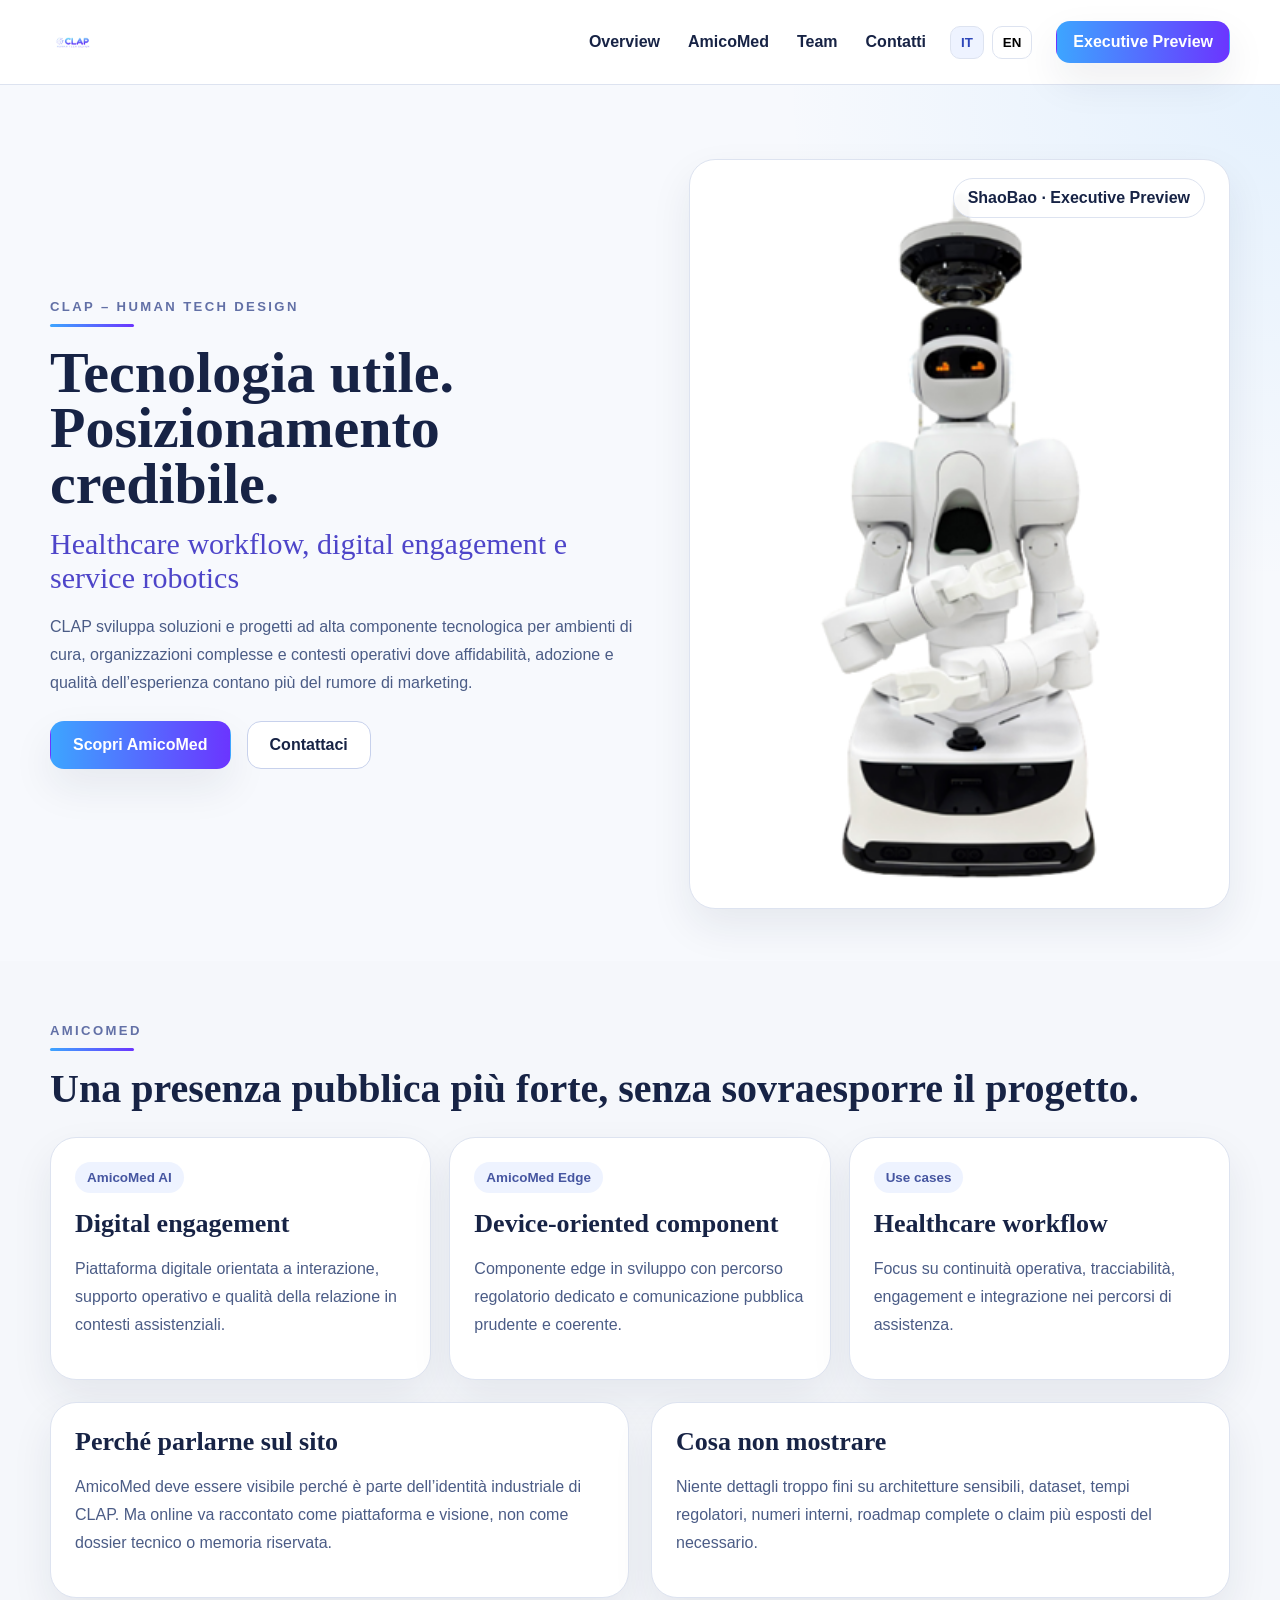
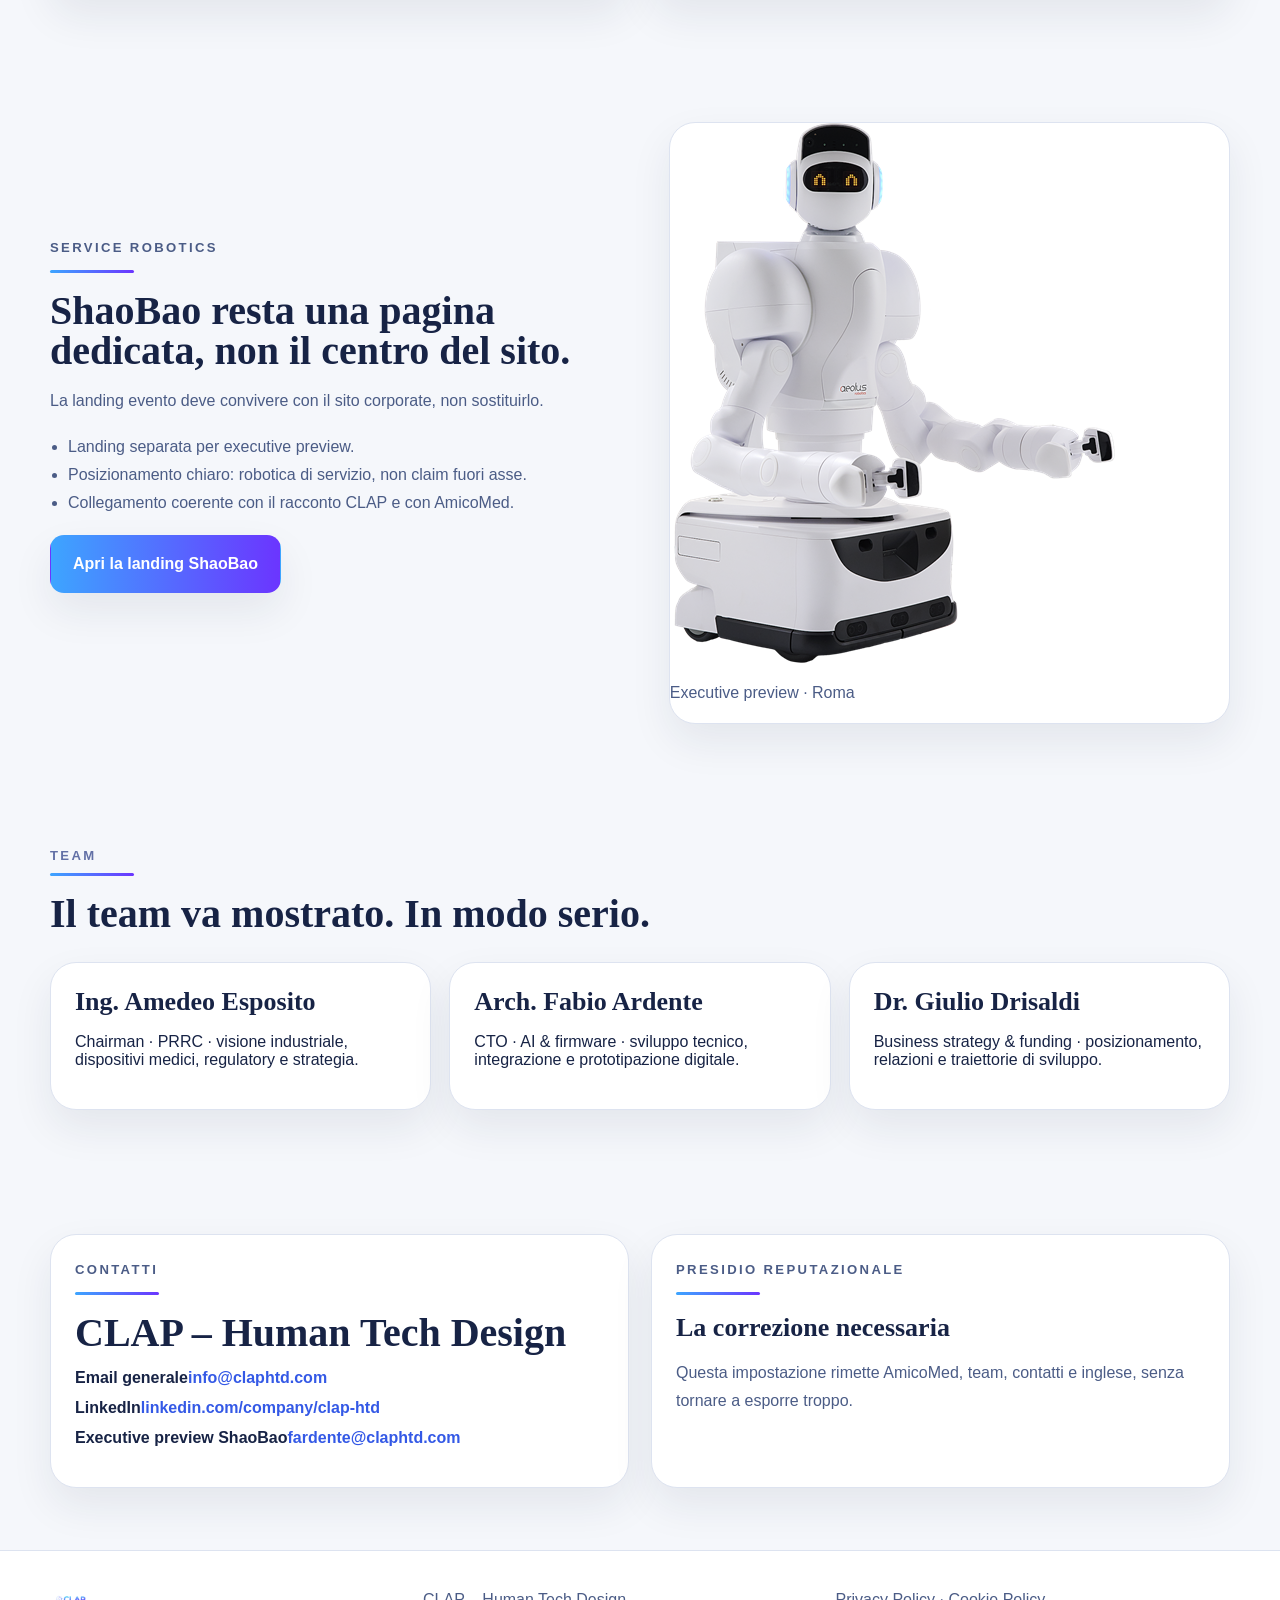
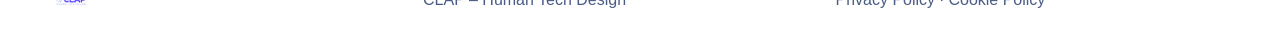
==== commit d7803c0b: "Add files via upload" ====
--- a/index.html
+++ b/index.html
@@ -1 +1,18 @@
-<!DOCTYPE html><html lang='it'><head><meta charset='UTF-8'><meta name='viewport' content='width=device-width, initial-scale=1.0'><title>CLAP – Human Tech Design</title><meta name='description' content='CLAP sviluppa soluzioni di human tech design per ambienti di cura, processi digitali e service robotics.'><link rel='canonical' href='https://www.claphtd.com/'><link rel='stylesheet' href='clap-site.css'></head><body><header class='site-header'><div class='container header-wrap'><a href='index.html' class='brand'><img src='assets/clap-logo.png' alt='CLAP'></a><nav class='main-nav'><a href='#overview'>Overview</a><a href='#areas'>Aree</a><a href='#focus'>Focus</a><a href='#contact'>Contatti</a></nav><a href='shaobao-executive-preview.html' class='btn btn-primary btn-small'>Executive Preview</a><button class='menu-toggle'>☰</button></div></header><main><section class='hero' id='overview'><div class='container hero-grid'><div><p class='kicker'>CLAP – Human Tech Design</p><h1>Tecnologia utile.<br>Posizionamento credibile.</h1><p class='subhead'>Healthcare workflow, digital engagement e service robotics</p><p class='lead'>CLAP sviluppa soluzioni e progetti ad alta componente tecnologica per ambienti di cura, organizzazioni complesse e contesti operativi dove affidabilità, adozione e qualità dell’esperienza contano più del rumore di marketing.</p><div class='home-feature-list'><div class='home-feature-item'><div class='home-feature-icon'>01</div><div><strong>Healthcare technologies</strong><div class='discreet'>Piattaforme e componenti digitali orientate a percorsi, tracciabilità e qualità operativa.</div></div></div><div class='home-feature-item'><div class='home-feature-icon'>02</div><div><strong>Digital engagement</strong><div class='discreet'>Interfacce e modelli di interazione progettati per contesti sensibili e utenze fragili.</div></div></div><div class='home-feature-item'><div class='home-feature-icon'>03</div><div><strong>Service robotics</strong><div class='discreet'>Robotica di servizio per scenari dimostrativi, facility e ambienti controllati.</div></div></div></div></div><div class='hero-card'><img class='hero-image' src='assets/shaobao-front.png' alt='ShaoBao'><div class='hero-badge'>ShaoBao · Executive Preview</div></div></div></section><section class='section' id='areas'><div class='container'><p class='kicker'>Aree di lavoro</p><h2>Un perimetro pubblico più sobrio. Più solido.</h2><div class='grid-4' style='margin-top:28px'><article class='card'><span class='tag'>Healthcare</span><h3 style='margin-top:16px'>Processi e dispositivi</h3><p>Soluzioni orientate a sicurezza, tracciabilità, continuità operativa e integrazione nei flussi di cura.</p></article><article class='card'><span class='tag'>AI & Engagement</span><h3 style='margin-top:16px'>Interazione digitale</h3><p>Sistemi conversazionali e supporti digitali progettati per migliorare accessibilità, supporto e qualità percepita.</p></article><article class='card'><span class='tag'>Robotics</span><h3 style='margin-top:16px'>Service robotics</h3><p>Robotica di servizio per scenari dimostrativi, presidi operativi e ambienti che richiedono presenza e controllo.</p></article><article class='card'><span class='tag'>Design</span><h3 style='margin-top:16px'>Human tech design</h3><p>Un approccio che tiene insieme tecnologia, usability, posizionamento e sostenibilità industriale.</p></article></div></div></section><section class='section' id='focus'><div class='container split'><div><p class='kicker'>Focus pubblici</p><h2>Cosa raccontare online senza regalare il tavolo da gioco ai concorrenti.</h2><ul class='list-clean'><li><strong>AmicoMed AI</strong>: piattaforma digitale per engagement, supporto operativo e qualità della relazione in contesti assistenziali.</li><li><strong>AmicoMed Edge</strong>: componente device-oriented in sviluppo, con percorso regolatorio dedicato e approccio prudente alla comunicazione pubblica.</li><li><strong>ShaoBao</strong>: robot umanoide di servizio presentato in executive preview per scenari di relazione e dimostrazione in contesti reali.</li></ul><p class='note' style='margin-top:18px'>Sul sito pubblico conviene mantenere alto il livello: visione, casi d’uso, settori e approccio. Non numeri interni, non dettagli di dataset, non architetture sensibili, non roadmap troppo scoperte.</p></div><div class='venue-panel'><div class='logo-cloud' style='justify-content:center;margin-bottom:14px'><img src='assets/clap-logo.png' alt='CLAP' style='height:50px;width:auto'><img src='assets/explora-logo.png' alt='Explora' style='height:50px;width:auto'></div><h3>Executive preview attiva</h3><p>La pagina dedicata a ShaoBao è disponibile con invito, QR e informazioni essenziali per il posizionamento event-driven.</p><a class='btn btn-primary' href='shaobao-executive-preview.html' style='margin-top:8px'>Apri la landing ShaoBao</a></div></div></section><section class='section' id='contact'><div class='container cards-2'><article class='card'><p class='kicker'>Contatti</p><h2>CLAP – Human Tech Design</h2><p>Per partnership, progetti selezionati, preview e contatti commerciali.</p><p><strong>Email</strong><br><a class='inline-link' href='mailto:info@claphtd.com'>info@claphtd.com</a></p><p><strong>LinkedIn</strong><br><a class='inline-link' href='https://www.linkedin.com/company/clap-htd' target='_blank' rel='noopener'>linkedin.com/company/clap-htd</a></p></article><article class='card'><p class='kicker'>Presidio reputazionale</p><h3>Tre regole da rispettare sul sito pubblico</h3><ul class='list-clean'><li>Separare in modo netto il racconto corporate dalla documentazione riservata.</li><li>Evitare claim regolatori o clinici non ancora chiusi in modo definitivo.</li><li>Mostrare maturità industriale, non sovraesposizione tecnica.</li></ul></article></div></section></main><footer class='footer'><div class='container footer-grid'><img class='footer-logo' src='assets/clap-logo.png' alt='CLAP'><div class='small'><div>CLAP – Human Tech Design</div><div>Website package · public-safe edition</div></div><div class='small'><a href='privacy.html'>Privacy Policy</a> · <a href='cookie.html'>Cookie Policy</a></div></div></footer><script src='clap-site.js'></script></body></html>
+
+<!DOCTYPE html><html lang="it"><head><meta charset="UTF-8"><meta name="viewport" content="width=device-width, initial-scale=1.0"><title>CLAP – Human Tech Design</title><meta name="description" content="CLAP sviluppa soluzioni di human tech design per ambienti di cura, digital engagement e service robotics."><link rel="canonical" href="https://www.claphtd.com/"><link rel="stylesheet" href="clap-site.css"></head><body>
+<header class="site-header"><div class="container header-wrap"><a href="index.html" class="brand"><img src="assets/clap-logo.png" alt="CLAP"></a><nav class="main-nav"><a href="#overview">Overview</a><a href="#amicomed">AmicoMed</a><a href="#team">Team</a><a href="#contact">Contatti</a></nav><div class="lang-switch"><button class="lang-btn active" data-setlang="it">IT</button><button class="lang-btn" data-setlang="en">EN</button></div><a href="shaobao-executive-preview.html" class="btn btn-primary btn-small">Executive Preview</a><button class="menu-toggle">☰</button></div></header>
+<main>
+<section class="hero" id="overview"><div class="container">
+<div data-lang="it" class="active"><div class="hero-grid"><div><p class="kicker">CLAP – Human Tech Design</p><h1>Tecnologia utile.<br>Posizionamento credibile.</h1><p class="subhead">Healthcare workflow, digital engagement e service robotics</p><p class="lead">CLAP sviluppa soluzioni e progetti ad alta componente tecnologica per ambienti di cura, organizzazioni complesse e contesti operativi dove affidabilità, adozione e qualità dell’esperienza contano più del rumore di marketing.</p><div style="display:flex;gap:16px;flex-wrap:wrap;margin-top:24px"><a class="btn btn-primary" href="#amicomed">Scopri AmicoMed</a><a class="btn btn-secondary" href="#contact">Contattaci</a></div></div><div class="hero-card"><img class="hero-image" src="assets/shaobao-front.png" alt="ShaoBao"><div class="hero-badge">ShaoBao · Executive Preview</div></div></div></div>
+<div data-lang="en"><div class="hero-grid"><div><p class="kicker">CLAP – Human Tech Design</p><h1>Useful technology.<br>Credible positioning.</h1><p class="subhead">Healthcare workflow, digital engagement and service robotics</p><p class="lead">CLAP develops high-value technology solutions for care environments, complex organisations and operational settings where reliability, adoption and quality of experience matter more than noise.</p><div style="display:flex;gap:16px;flex-wrap:wrap;margin-top:24px"><a class="btn btn-primary" href="#amicomed">Discover AmicoMed</a><a class="btn btn-secondary" href="#contact">Contact us</a></div></div><div class="hero-card"><img class="hero-image" src="assets/shaobao-front.png" alt="ShaoBao"><div class="hero-badge">ShaoBao · Executive Preview</div></div></div></div>
+</div></section>
+<section class="section" id="amicomed"><div class="container">
+<div data-lang="it" class="active"><p class="kicker">AmicoMed</p><h2>Una presenza pubblica più forte, senza sovraesporre il progetto.</h2><div class="grid-3" style="margin-top:28px"><article class="card"><span class="tag">AmicoMed AI</span><h3 style="margin-top:16px">Digital engagement</h3><p>Piattaforma digitale orientata a interazione, supporto operativo e qualità della relazione in contesti assistenziali.</p></article><article class="card"><span class="tag">AmicoMed Edge</span><h3 style="margin-top:16px">Device-oriented component</h3><p>Componente edge in sviluppo con percorso regolatorio dedicato e comunicazione pubblica prudente e coerente.</p></article><article class="card"><span class="tag">Use cases</span><h3 style="margin-top:16px">Healthcare workflow</h3><p>Focus su continuità operativa, tracciabilità, engagement e integrazione nei percorsi di assistenza.</p></article></div><div class="cards-2" style="margin-top:22px"><article class="card"><h3>Perché parlarne sul sito</h3><p>AmicoMed deve essere visibile perché è parte dell’identità industriale di CLAP. Ma online va raccontato come piattaforma e visione, non come dossier tecnico o memoria riservata.</p></article><article class="card"><h3>Cosa non mostrare</h3><p>Niente dettagli troppo fini su architetture sensibili, dataset, tempi regolatori, numeri interni, roadmap complete o claim più esposti del necessario.</p></article></div></div>
+<div data-lang="en"><p class="kicker">AmicoMed</p><h2>A stronger public presence without oversharing the project.</h2><div class="grid-3" style="margin-top:28px"><article class="card"><span class="tag">AmicoMed AI</span><h3 style="margin-top:16px">Digital engagement</h3><p>A digital platform focused on interaction, operational support and relationship quality in care environments.</p></article><article class="card"><span class="tag">AmicoMed Edge</span><h3 style="margin-top:16px">Device-oriented component</h3><p>An edge component under development, with a dedicated regulatory pathway and a cautious public communication approach.</p></article><article class="card"><span class="tag">Use cases</span><h3 style="margin-top:16px">Healthcare workflow</h3><p>Focused on operational continuity, traceability, engagement and integration into assistance pathways.</p></article></div><div class="cards-2" style="margin-top:22px"><article class="card"><h3>Why it belongs on the site</h3><p>AmicoMed should be visible because it is part of CLAP’s industrial identity. Online, however, it should be presented as a platform and vision, not as a technical dossier.</p></article><article class="card"><h3>What not to expose</h3><p>No sensitive architecture details, datasets, internal numbers, full roadmaps or claims that are more exposed than necessary.</p></article></div></div>
+</div></section>
+<section class="section"><div class="container split"><div data-lang="it" class="active"><p class="kicker">Service robotics</p><h2>ShaoBao resta una pagina dedicata, non il centro del sito.</h2><p class="note">La landing evento deve convivere con il sito corporate, non sostituirlo.</p><ul class="list-clean"><li>Landing separata per executive preview.</li><li>Posizionamento chiaro: robotica di servizio, non claim fuori asse.</li><li>Collegamento coerente con il racconto CLAP e con AmicoMed.</li></ul><p style="margin-top:18px"><a class="btn btn-primary" href="shaobao-executive-preview.html">Apri la landing ShaoBao</a></p></div><div data-lang="en"><p class="kicker">Service robotics</p><h2>ShaoBao remains a dedicated page, not the core of the website.</h2><p class="note">The event landing page must coexist with the corporate site, not replace it.</p><ul class="list-clean"><li>Separate landing page for the executive preview.</li><li>Clear positioning: service robotics, without off-axis claims.</li><li>Consistent connection with the CLAP narrative and with AmicoMed.</li></ul><p style="margin-top:18px"><a class="btn btn-primary" href="shaobao-executive-preview.html">Open the ShaoBao landing page</a></p></div><div class="venue-panel"><img src="assets/shaobao-hero.png" alt="ShaoBao"><p class="note">Executive preview · Roma</p></div></div></section>
+<section class="section" id="team"><div class="container"><div data-lang="it" class="active"><p class="kicker">Team</p><h2>Il team va mostrato. In modo serio.</h2><div class="grid-3" style="margin-top:28px"><article class="team-card"><h3>Ing. Amedeo Esposito</h3><p>Chairman · PRRC · visione industriale, dispositivi medici, regulatory e strategia.</p></article><article class="team-card"><h3>Arch. Fabio Ardente</h3><p>CTO · AI & firmware · sviluppo tecnico, integrazione e prototipazione digitale.</p></article><article class="team-card"><h3>Dr. Giulio Drisaldi</h3><p>Business strategy & funding · posizionamento, relazioni e traiettorie di sviluppo.</p></article></div></div><div data-lang="en"><p class="kicker">Team</p><h2>The team must be visible. Properly.</h2><div class="grid-3" style="margin-top:28px"><article class="team-card"><h3>Amedeo Esposito, Eng.</h3><p>Chairman · PRRC · industrial vision, medical devices, regulatory and strategy.</p></article><article class="team-card"><h3>Fabio Ardente, Arch.</h3><p>CTO · AI & firmware · technical development, integration and digital prototyping.</p></article><article class="team-card"><h3>Giulio Drisaldi, PhD</h3><p>Business strategy & funding · positioning, relationships and growth trajectories.</p></article></div></div></div></section>
+<section class="section" id="contact"><div class="container cards-2"><div data-lang="it" class="active"><article class="card"><p class="kicker">Contatti</p><h2>CLAP – Human Tech Design</h2><ul class="contact-list"><li><strong>Email generale</strong><a class="inline-link" href="mailto:info@claphtd.com">info@claphtd.com</a></li><li><strong>LinkedIn</strong><a class="inline-link" href="https://www.linkedin.com/company/clap-htd" target="_blank" rel="noopener">linkedin.com/company/clap-htd</a></li><li><strong>Executive preview ShaoBao</strong><a class="inline-link" href="mailto:fardente@claphtd.com">fardente@claphtd.com</a></li></ul></article></div><div data-lang="en"><article class="card"><p class="kicker">Contact</p><h2>CLAP – Human Tech Design</h2><ul class="contact-list"><li><strong>General email</strong><a class="inline-link" href="mailto:info@claphtd.com">info@claphtd.com</a></li><li><strong>LinkedIn</strong><a class="inline-link" href="https://www.linkedin.com/company/clap-htd" target="_blank" rel="noopener">linkedin.com/company/clap-htd</a></li><li><strong>ShaoBao executive preview</strong><a class="inline-link" href="mailto:fardente@claphtd.com">fardente@claphtd.com</a></li></ul></article></div><article class="card"><p class="kicker">Presidio reputazionale</p><h3>La correzione necessaria</h3><p>Questa impostazione rimette AmicoMed, team, contatti e inglese, senza tornare a esporre troppo.</p></article></div></section>
+</main>
+<footer class="footer"><div class="container footer-grid"><img class="footer-logo" src="assets/clap-logo.png" alt="CLAP"><div class="small">CLAP – Human Tech Design</div><div class="small"><a href="privacy.html">Privacy Policy</a> · <a href="cookie.html">Cookie Policy</a></div></div></footer>
+<script src="clap-site.js"></script></body></html>
--- a/clap-site.css
+++ b/clap-site.css
@@ -1 +1,135 @@
-body{margin:0;font-family:Arial,sans-serif;background:#f6f8fc;color:#172345}*{box-sizing:border-box}img{max-width:100%;display:block}a{text-decoration:none;color:inherit}.container{width:min(1180px,calc(100% - 40px));margin:0 auto}.site-header{position:sticky;top:0;background:#fff;border-bottom:1px solid #dbe1ef}.header-wrap{display:flex;align-items:center;gap:24px;min-height:82px}.brand img{height:46px}.main-nav{display:flex;gap:28px;margin-left:auto}.menu-toggle{display:none;background:none;border:none;font-size:28px;margin-left:auto}.btn{display:inline-flex;align-items:center;justify-content:center;padding:14px 22px;border-radius:14px;font-weight:700;border:1px solid transparent}.btn-primary{background:linear-gradient(90deg,#3da5ff 0%,#6b35ff 100%);color:#fff}.btn-secondary{background:#fff;border-color:#c7d1ec;color:#172345}.btn-small{padding:11px 16px}.hero{padding:72px 0 46px;background:#f7f9fd}.hero-grid{display:grid;grid-template-columns:1.02fr .98fr;gap:42px;align-items:center}.kicker{text-transform:uppercase;letter-spacing:.18em;font-size:.82rem;font-weight:700;color:#6270a6}.kicker:after{content:'';display:block;width:84px;height:3px;background:linear-gradient(90deg,#3da5ff 0%,#6b35ff 100%);border-radius:99px;margin-top:10px}h1,h2,h3{font-family:Georgia,serif;color:#172345;margin:0}h1{font-size:56px;line-height:.95;margin-bottom:16px}h2{font-size:42px;line-height:.96;margin-bottom:14px}h3{font-size:26px}.lead,.card p,.split p,.small{line-height:1.75;color:#41527f}.subhead{font-family:Georgia,serif;color:#4e45c9;font-size:32px;margin:0 0 18px}.meta{display:flex;flex-wrap:wrap;gap:10px 18px;margin:0 0 20px;color:#55648f;font-weight:500}.hero-card,.card,.venue-panel,.timeline-card,.preview-card{background:#fff;border:1px solid #dbe1ef;border-radius:26px;box-shadow:0 18px 42px rgba(24,35,69,.08)}.hero-card{padding:24px;position:relative}.hero-badge{position:absolute;right:24px;top:18px;background:rgba(255,255,255,.88);border:1px solid #dbe1ef;padding:10px 14px;border-radius:999px;font-weight:700}.hero-image{width:100%;max-height:700px;object-fit:contain}.section{padding:62px 0}.grid-4{display:grid;grid-template-columns:repeat(4,1fr);gap:18px}.card{padding:24px}.split{display:grid;grid-template-columns:1fr .95fr;gap:28px;align-items:center}.venue-panel{padding:30px;text-align:center}.venue-panel img{max-width:360px;margin:0 auto 16px}.cards-2{display:grid;grid-template-columns:repeat(2,1fr);gap:22px}.preview-card{overflow:hidden}.preview-media{height:280px;background:#eef2fb}.preview-media img{width:100%;height:100%;object-fit:cover}.preview-copy{padding:22px}.preview-dark{background:#121a33}.preview-dark .preview-copy h3,.preview-dark .preview-copy p{color:#fff}.timeline{display:grid;grid-template-columns:repeat(3,1fr);gap:18px}.timeline-card{padding:24px;min-height:170px}.timeline-number{display:inline-flex;width:48px;height:48px;border-radius:50%;align-items:center;justify-content:center;background:#eef4ff;border:1px solid #cfd8fb;color:#4d41d8;font-weight:800;margin-bottom:16px}.rsvp-grid{display:grid;grid-template-columns:.82fr 1.18fr;gap:22px}.contact-list{list-style:none;padding:0;margin:18px 0;display:grid;gap:14px}.direct-actions{display:grid;gap:14px;margin-top:22px}.footer{padding:28px 0;border-top:1px solid #dbe1ef;background:#fff}.footer-grid{display:grid;grid-template-columns:.9fr 1fr 1fr;gap:18px;align-items:center}.footer-logo{height:42px}.tag{display:inline-flex;padding:8px 12px;border-radius:999px;background:#eef3ff;color:#4656a1;font-size:.84rem;font-weight:700}.logo-cloud{display:flex;gap:16px;align-items:center;flex-wrap:wrap}.home-feature-list{display:grid;gap:14px;margin-top:24px}.home-feature-item{display:grid;grid-template-columns:46px 1fr;gap:14px;align-items:start}.home-feature-icon{width:46px;height:46px;border-radius:14px;background:#eef3ff;display:grid;place-items:center;font-weight:800;color:#4150ba}.discreet,.note,.list-clean{color:#41527f}.list-clean{margin:18px 0 0;padding-left:18px;line-height:1.75}.inline-link{color:#3459e6;font-weight:700}@media (max-width:1024px){.hero-grid,.split,.rsvp-grid,.footer-grid{grid-template-columns:1fr}.grid-4,.timeline,.cards-2{grid-template-columns:repeat(2,1fr)}.main-nav{display:none}.menu-toggle{display:block}.btn-small{display:none}}@media (max-width:680px){.container{width:min(100% - 28px,1180px)}.grid-4,.timeline,.cards-2{grid-template-columns:1fr}h1{font-size:42px}.header-wrap{min-height:72px}.brand img{height:38px}}+
+:root{
+  --ink:#172345;
+  --ink-soft:#4b5c86;
+  --ink-faint:#7a86a7;
+  --line:#dde3f0;
+  --bg:#f5f7fb;
+  --card:#ffffff;
+  --grad:linear-gradient(90deg,#3da5ff 0%,#6b35ff 100%);
+  --shadow:0 18px 42px rgba(24,35,69,.08);
+  --shadow-soft:0 10px 24px rgba(24,35,69,.05);
+}
+*{box-sizing:border-box}
+html{scroll-behavior:smooth}
+body{margin:0;font-family:Arial,sans-serif;background:var(--bg);color:var(--ink)}
+img{max-width:100%;display:block}
+a{text-decoration:none;color:inherit}
+.container{width:min(1180px,calc(100% - 40px));margin:0 auto}
+.site-header{position:sticky;top:0;z-index:60;background:rgba(255,255,255,.94);backdrop-filter:blur(12px);border-bottom:1px solid var(--line)}
+.header-wrap{display:flex;align-items:center;gap:24px;min-height:84px}
+.brand img{height:46px}
+.main-nav{display:flex;gap:28px;margin-left:auto}
+.main-nav a{font-weight:600}
+.lang-switch{display:flex;gap:8px;align-items:center}
+.lang-btn{border:1px solid var(--line);background:#fff;padding:8px 10px;border-radius:10px;cursor:pointer;font-weight:700}
+.lang-btn.active{background:#eef3ff;color:#2d46b9}
+.menu-toggle{display:none;background:none;border:none;font-size:28px;margin-left:auto;cursor:pointer}
+.btn{display:inline-flex;align-items:center;justify-content:center;padding:14px 22px;border-radius:14px;font-weight:700;border:1px solid transparent;cursor:pointer;transition:.18s ease}
+.btn:hover{transform:translateY(-1px)}
+.btn-primary{background:var(--grad);color:#fff;box-shadow:var(--shadow)}
+.btn-secondary{background:#fff;border-color:#c7d1ec;color:var(--ink)}
+.btn-small{padding:11px 16px}
+.kicker{text-transform:uppercase;letter-spacing:.18em;font-size:.82rem;font-weight:700;color:#6270a6;margin:0 0 18px}
+.kicker:after{content:'';display:block;width:84px;height:3px;background:var(--grad);border-radius:99px;margin-top:10px}
+h1,h2,h3{font-family:Georgia,serif;color:var(--ink);margin:0}
+h1{font-size:58px;line-height:.95;margin-bottom:16px}
+h2{font-size:40px;line-height:1;margin-bottom:14px}
+h3{font-size:26px}
+.subhead{font-family:Georgia,serif;color:#4e45c9;font-size:30px;margin:0 0 18px}
+.lead,.card p,.split p,.small,.timeline-card p{line-height:1.75;color:var(--ink-soft)}
+.hero{padding:74px 0 52px;background:radial-gradient(circle at top right,rgba(61,165,255,.10),transparent 32%),#f7f9fd}
+.hero-grid{display:grid;grid-template-columns:1.05fr .95fr;gap:42px;align-items:center}
+.hero-card,.card,.venue-panel,.timeline-card,.preview-card,.team-card,.stat-card,.quote-panel,.rsvp-panel{background:#fff;border:1px solid var(--line);border-radius:26px;box-shadow:var(--shadow)}
+.hero-card{padding:24px;position:relative}
+.hero-badge{position:absolute;right:24px;top:18px;background:rgba(255,255,255,.88);border:1px solid var(--line);padding:10px 14px;border-radius:999px;font-weight:700}
+.hero-image{width:100%;max-height:700px;object-fit:contain}
+.section{padding:62px 0}
+.grid-3{display:grid;grid-template-columns:repeat(3,1fr);gap:18px}
+.grid-4{display:grid;grid-template-columns:repeat(4,1fr);gap:18px}
+.cards-2{display:grid;grid-template-columns:repeat(2,1fr);gap:22px}
+.card,.team-card,.stat-card,.rsvp-panel{padding:24px}
+.split{display:grid;grid-template-columns:1fr .95fr;gap:28px;align-items:center}
+.tag{display:inline-flex;padding:8px 12px;border-radius:999px;background:#eef3ff;color:#4656a1;font-size:.84rem;font-weight:700}
+.list-clean{margin:18px 0 0;padding-left:18px;line-height:1.75;color:var(--ink-soft)}
+.preview-card{overflow:hidden}
+.preview-media{height:280px;background:#eef2fb}
+.preview-media img{width:100%;height:100%;object-fit:cover}
+.preview-copy{padding:22px}
+.preview-dark{background:#121a33}
+.preview-dark .preview-copy h3,.preview-dark .preview-copy p{color:#fff}
+.timeline{display:grid;grid-template-columns:repeat(3,1fr);gap:18px}
+.timeline-card{padding:24px;min-height:170px}
+.timeline-number{display:inline-flex;width:48px;height:48px;border-radius:50%;align-items:center;justify-content:center;background:#eef4ff;border:1px solid #cfd8fb;color:#4d41d8;font-weight:800;margin-bottom:16px}
+.footer{padding:28px 0;border-top:1px solid var(--line);background:#fff}
+.footer-grid{display:grid;grid-template-columns:.9fr 1fr 1fr;gap:18px;align-items:center}
+.footer-logo{height:42px}
+.inline-link{color:#3459e6;font-weight:700}
+.note{color:var(--ink-soft)}
+.contact-list{list-style:none;padding:0;margin:16px 0;display:grid;gap:12px}
+.rsvp-grid{display:grid;grid-template-columns:.82fr 1.18fr;gap:22px}
+.direct-actions{display:grid;gap:14px;margin-top:22px}
+[data-lang]{display:none}
+[data-lang].active{display:block}
+
+/* Premium landing */
+.premium-shell{background:
+ radial-gradient(circle at 18% 14%, rgba(94,133,255,.10), transparent 28%),
+ radial-gradient(circle at 86% 12%, rgba(89,212,255,.10), transparent 22%),
+ linear-gradient(180deg,#f8faff 0%,#f3f6fb 100%)}
+.premium-hero{padding:88px 0 48px}
+.premium-hero-grid{display:grid;grid-template-columns:1.02fr .98fr;gap:46px;align-items:center}
+.premium-overline{font-size:.8rem;font-weight:700;letter-spacing:.22em;text-transform:uppercase;color:#5f6b95;margin:0 0 18px}
+.premium-title{font-family:Georgia,serif;font-size:72px;line-height:.92;letter-spacing:-.03em;margin:0 0 18px}
+.premium-sub{font-family:Georgia,serif;font-size:30px;line-height:1.1;color:#4d45c7;margin:0 0 22px}
+.premium-meta{display:flex;flex-wrap:wrap;gap:10px 16px;color:#5a6891;font-weight:600;margin-bottom:24px}
+.premium-meta span:not(:last-child):after{content:'·';margin-left:16px;color:#98a5c8}
+.premium-intro{font-size:1.08rem;line-height:1.85;color:var(--ink-soft);max-width:720px}
+.premium-cta-row{display:flex;gap:14px;flex-wrap:wrap;margin-top:28px}
+.premium-visual{position:relative}
+.premium-visual-card{background:linear-gradient(180deg,#fff,#fdfefe);border:1px solid var(--line);border-radius:30px;box-shadow:0 24px 56px rgba(24,35,69,.09);padding:28px;position:relative;overflow:hidden}
+.premium-visual-card:before{content:'';position:absolute;right:-80px;top:-80px;width:280px;height:280px;background:radial-gradient(circle,rgba(61,165,255,.14),transparent 70%)}
+.premium-robot-label{position:absolute;right:26px;top:22px;background:rgba(255,255,255,.92);border:1px solid var(--line);padding:10px 16px;border-radius:999px;font-weight:700}
+.premium-image{width:100%;max-height:720px;object-fit:contain}
+.premium-stats{display:grid;grid-template-columns:repeat(4,1fr);gap:16px;margin-top:24px}
+.stat-card{padding:18px 18px 16px}
+.stat-label{font-size:.78rem;text-transform:uppercase;letter-spacing:.12em;color:#6a7598;font-weight:700;margin-bottom:10px}
+.stat-value{font-size:1.02rem;font-weight:700;color:var(--ink)}
+.quote-panel{padding:34px}
+.quote-text{font-family:Georgia,serif;font-size:34px;line-height:1.12;letter-spacing:-.02em;margin:0 0 14px}
+.section-head{display:grid;grid-template-columns:1fr .82fr;gap:26px;align-items:end;margin-bottom:24px}
+.section-copy{color:var(--ink-soft);line-height:1.8}
+.program-list{display:grid;gap:14px}
+.program-row{display:grid;grid-template-columns:70px 1fr;gap:16px;align-items:start;padding:18px 0;border-top:1px solid var(--line)}
+.program-row:first-child{border-top:none}
+.program-no{font-family:Georgia,serif;font-size:34px;color:#4855d3;line-height:1}
+.program-title{font-weight:700;color:var(--ink);margin-bottom:4px}
+.program-text{color:var(--ink-soft);line-height:1.7}
+.logo-pair{display:flex;gap:18px;align-items:center;flex-wrap:wrap}
+.logo-pair img{height:44px;width:auto}
+.rsvp-premium{display:grid;grid-template-columns:.92fr 1.08fr;gap:22px}
+.rsvp-box{background:#fff;border:1px solid var(--line);border-radius:28px;box-shadow:var(--shadow);padding:28px}
+.qr-row{display:grid;grid-template-columns:200px 1fr;gap:22px;align-items:center}
+.qr-card{padding:14px;border:1px solid var(--line);border-radius:18px;background:#fff;box-shadow:var(--shadow-soft)}
+.minor{font-size:.95rem;color:var(--ink-faint)}
+.thin-divider{height:1px;background:var(--line);margin:18px 0}
+@media (max-width:1024px){
+  .hero-grid,.split,.rsvp-grid,.footer-grid,.premium-hero-grid,.section-head,.rsvp-premium{grid-template-columns:1fr}
+  .grid-3,.grid-4,.timeline,.cards-2,.premium-stats{grid-template-columns:repeat(2,1fr)}
+  .main-nav{display:none}
+  .menu-toggle{display:block}
+  .btn-small{display:none}
+  .premium-title{font-size:52px}
+  .premium-sub{font-size:24px}
+}
+@media (max-width:680px){
+  .container{width:min(100% - 28px,1180px)}
+  .grid-3,.grid-4,.timeline,.cards-2,.premium-stats{grid-template-columns:1fr}
+  h1{font-size:42px}
+  .subhead{font-size:24px}
+  .header-wrap{min-height:72px}
+  .brand img{height:38px}
+  .lang-switch{display:none}
+  .premium-title{font-size:40px}
+  .qr-row{grid-template-columns:1fr}
+}
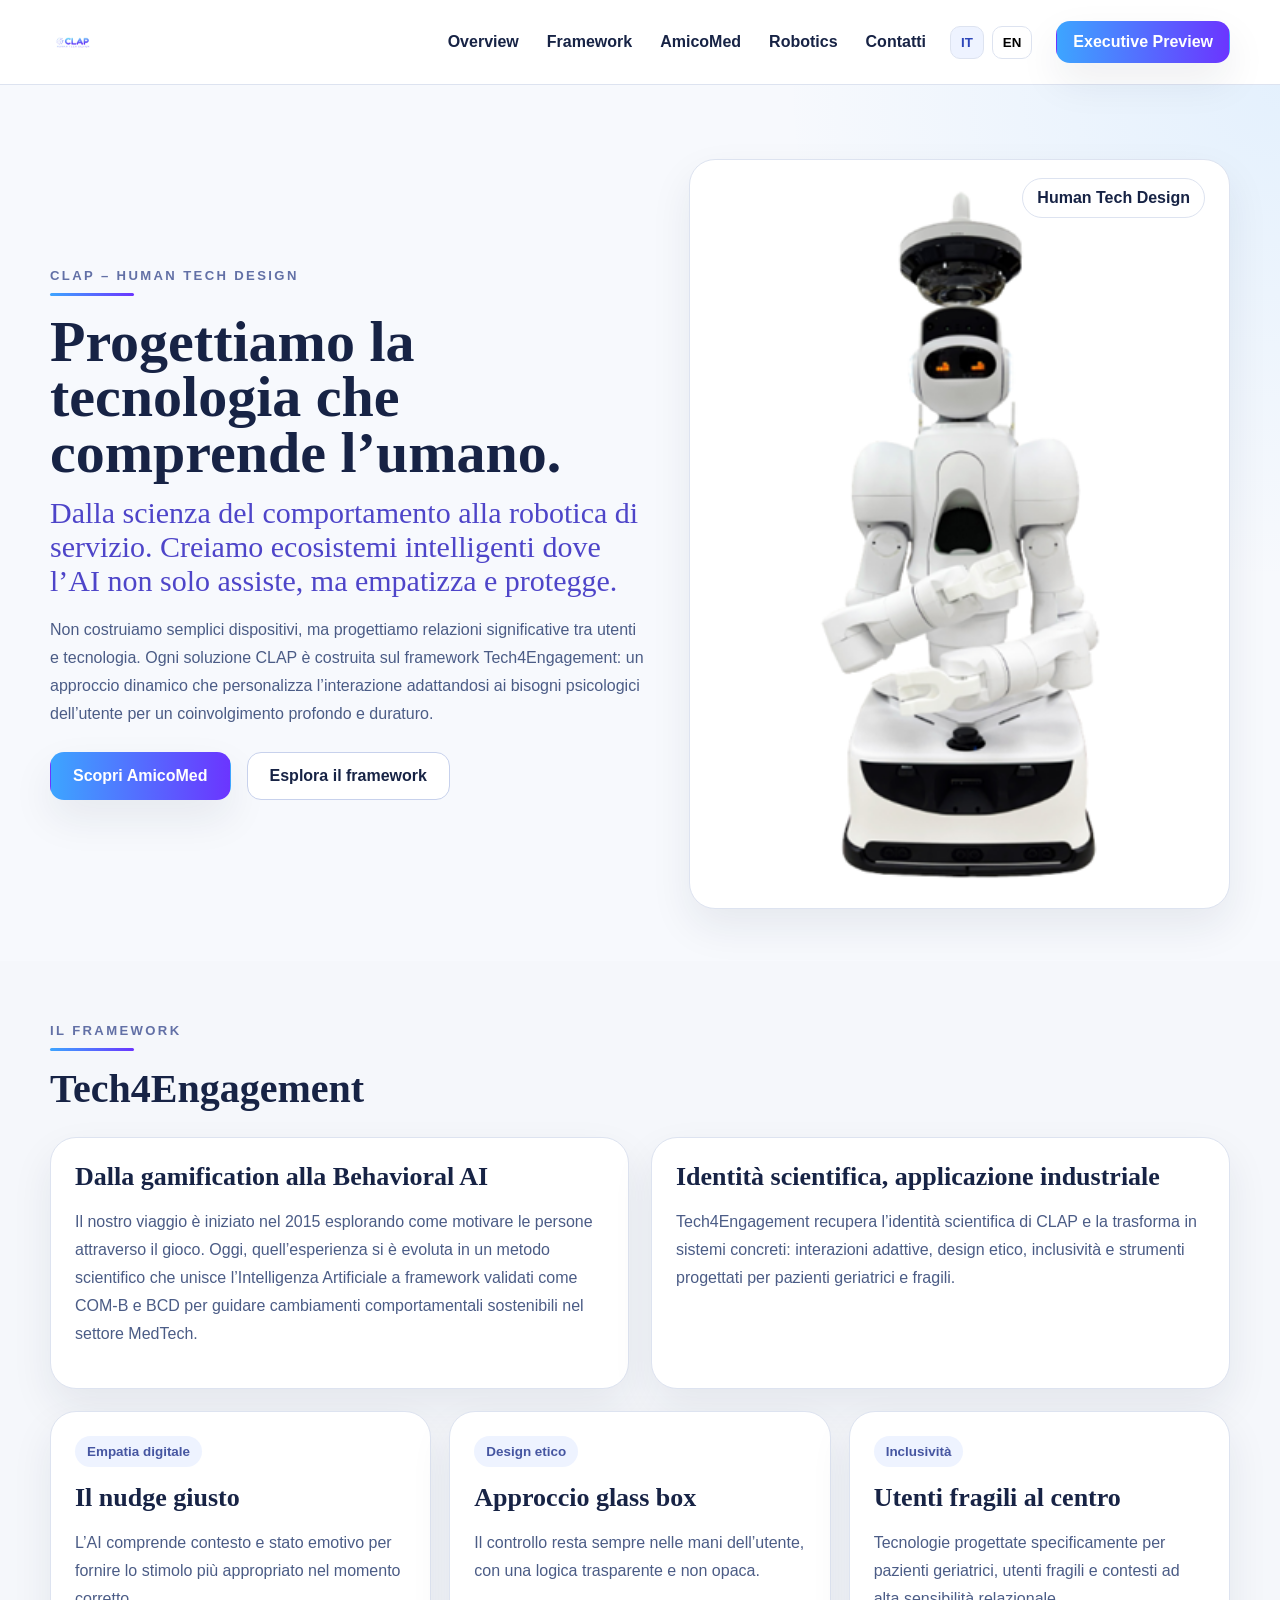
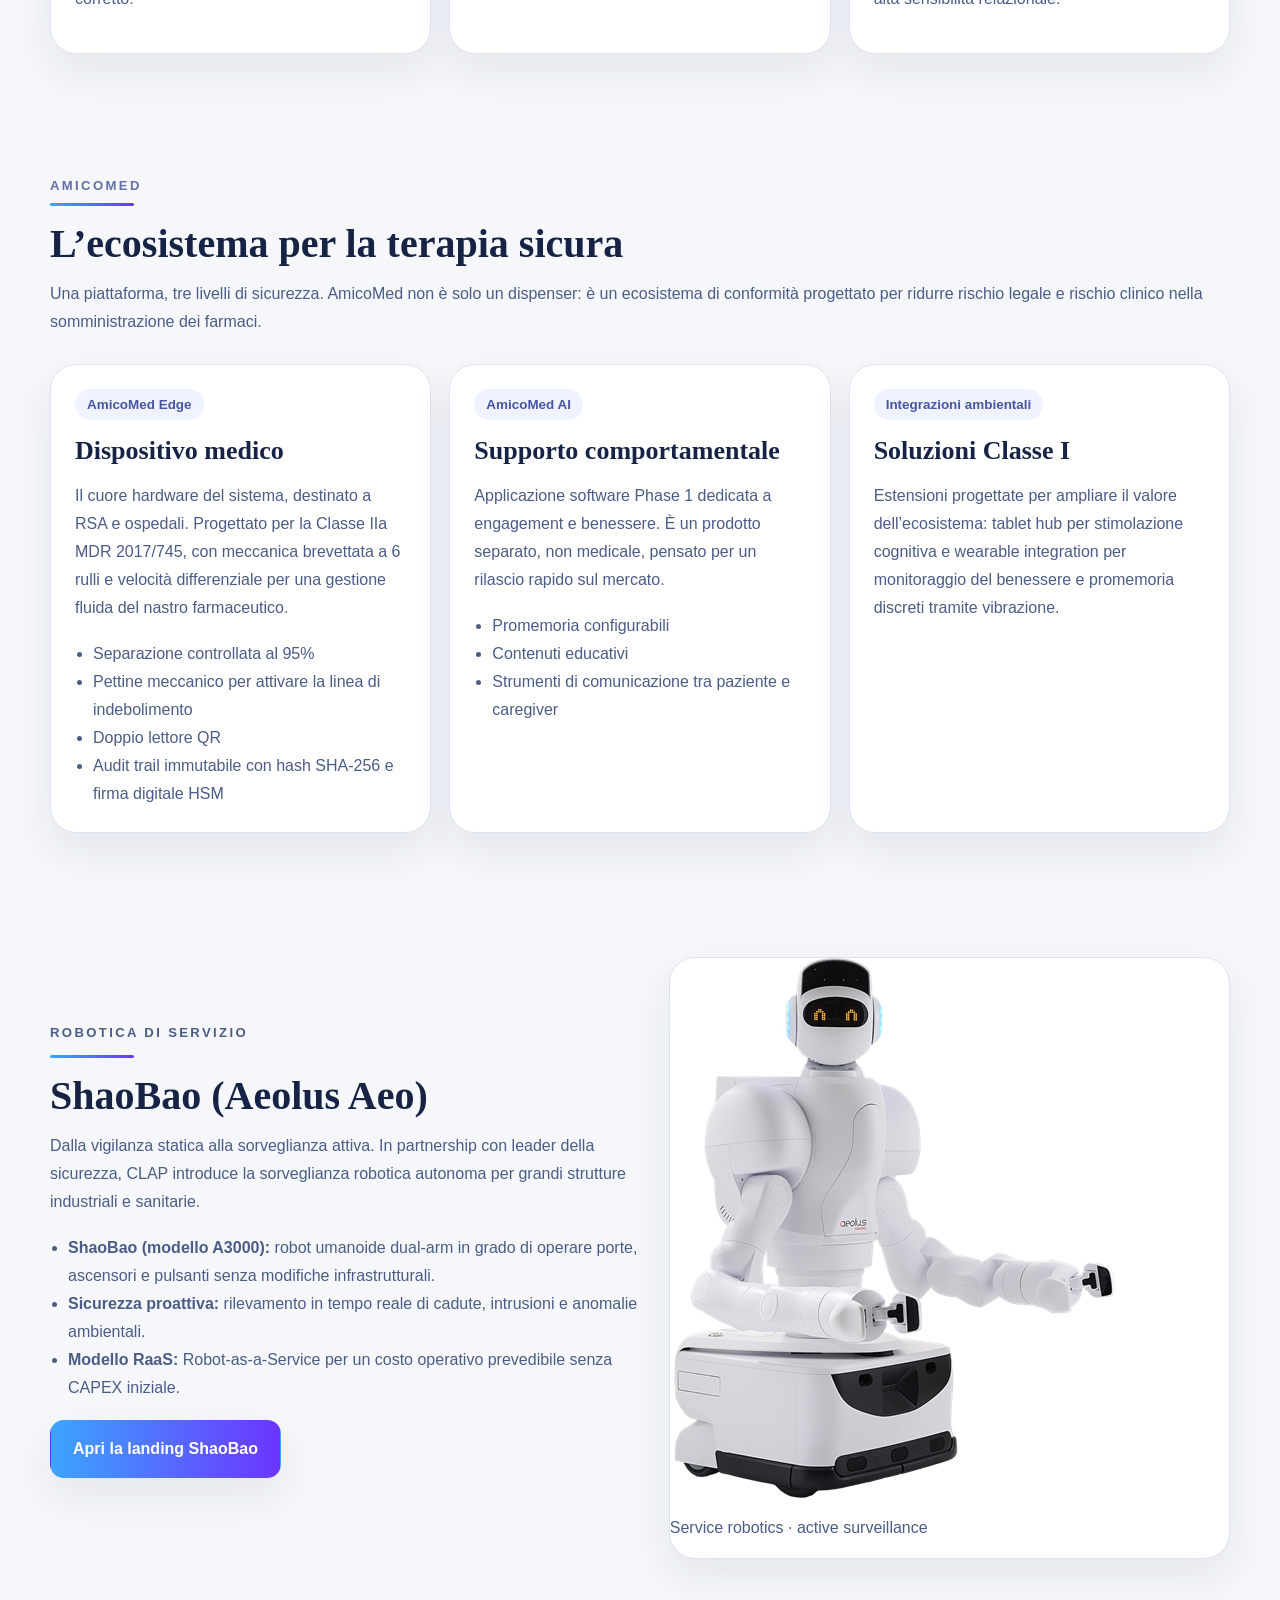
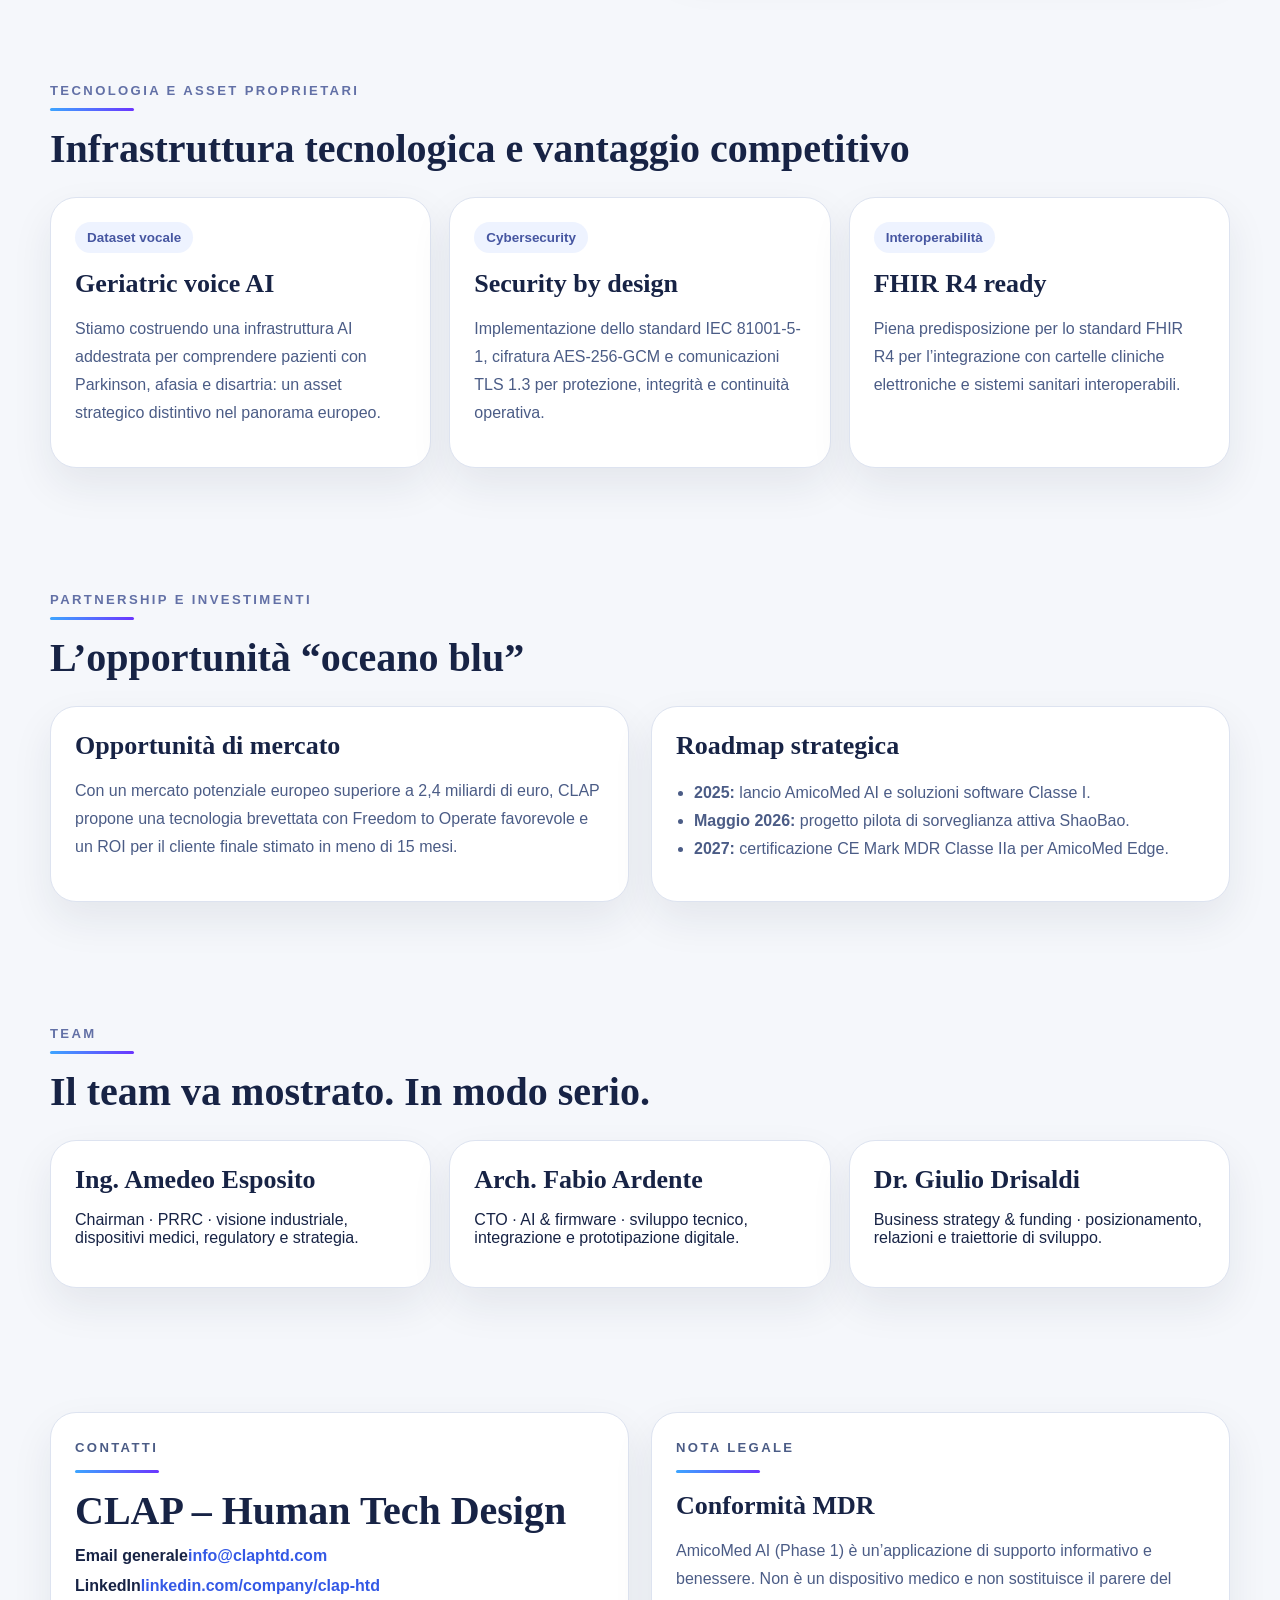
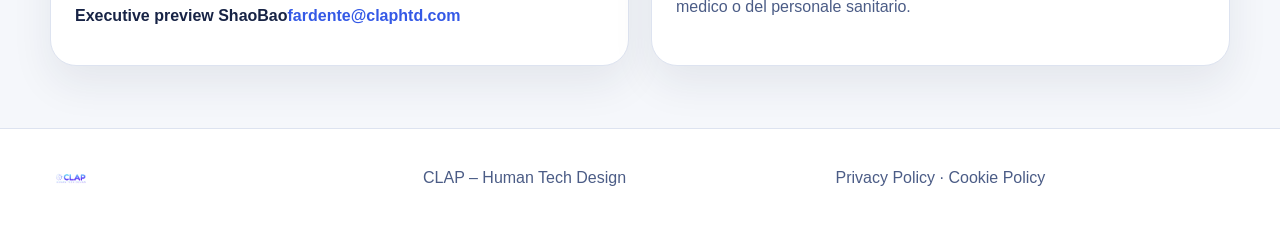
==== commit 1166389b: "Personalize CLAP homepage with 2026 content framework and product narrative" ====
--- a/index.html
+++ b/index.html
@@ -1,18 +1,235 @@
-
-<!DOCTYPE html><html lang="it"><head><meta charset="UTF-8"><meta name="viewport" content="width=device-width, initial-scale=1.0"><title>CLAP – Human Tech Design</title><meta name="description" content="CLAP sviluppa soluzioni di human tech design per ambienti di cura, digital engagement e service robotics."><link rel="canonical" href="https://www.claphtd.com/"><link rel="stylesheet" href="clap-site.css"></head><body>
-<header class="site-header"><div class="container header-wrap"><a href="index.html" class="brand"><img src="assets/clap-logo.png" alt="CLAP"></a><nav class="main-nav"><a href="#overview">Overview</a><a href="#amicomed">AmicoMed</a><a href="#team">Team</a><a href="#contact">Contatti</a></nav><div class="lang-switch"><button class="lang-btn active" data-setlang="it">IT</button><button class="lang-btn" data-setlang="en">EN</button></div><a href="shaobao-executive-preview.html" class="btn btn-primary btn-small">Executive Preview</a><button class="menu-toggle">☰</button></div></header>
+<!DOCTYPE html>
+<html lang="it">
+<head>
+  <meta charset="UTF-8">
+  <meta name="viewport" content="width=device-width, initial-scale=1.0">
+  <title>CLAP – Human Tech Design</title>
+  <meta name="description" content="CLAP progetta ecosistemi intelligenti tra behavioral AI, MedTech e robotica di servizio, con focus su AmicoMed e Tech4Engagement.">
+  <link rel="canonical" href="https://www.claphtd.com/">
+  <link rel="stylesheet" href="clap-site.css">
+</head>
+<body>
+<header class="site-header">
+  <div class="container header-wrap">
+    <a href="index.html" class="brand"><img src="assets/clap-logo.png" alt="CLAP"></a>
+    <nav class="main-nav">
+      <a href="#overview">Overview</a>
+      <a href="#framework">Framework</a>
+      <a href="#amicomed">AmicoMed</a>
+      <a href="#robotics">Robotics</a>
+      <a href="#contact">Contatti</a>
+    </nav>
+    <div class="lang-switch"><button class="lang-btn active" data-setlang="it">IT</button><button class="lang-btn" data-setlang="en">EN</button></div>
+    <a href="shaobao-executive-preview.html" class="btn btn-primary btn-small">Executive Preview</a>
+    <button class="menu-toggle">☰</button>
+  </div>
+</header>
 <main>
-<section class="hero" id="overview"><div class="container">
-<div data-lang="it" class="active"><div class="hero-grid"><div><p class="kicker">CLAP – Human Tech Design</p><h1>Tecnologia utile.<br>Posizionamento credibile.</h1><p class="subhead">Healthcare workflow, digital engagement e service robotics</p><p class="lead">CLAP sviluppa soluzioni e progetti ad alta componente tecnologica per ambienti di cura, organizzazioni complesse e contesti operativi dove affidabilità, adozione e qualità dell’esperienza contano più del rumore di marketing.</p><div style="display:flex;gap:16px;flex-wrap:wrap;margin-top:24px"><a class="btn btn-primary" href="#amicomed">Scopri AmicoMed</a><a class="btn btn-secondary" href="#contact">Contattaci</a></div></div><div class="hero-card"><img class="hero-image" src="assets/shaobao-front.png" alt="ShaoBao"><div class="hero-badge">ShaoBao · Executive Preview</div></div></div></div>
-<div data-lang="en"><div class="hero-grid"><div><p class="kicker">CLAP – Human Tech Design</p><h1>Useful technology.<br>Credible positioning.</h1><p class="subhead">Healthcare workflow, digital engagement and service robotics</p><p class="lead">CLAP develops high-value technology solutions for care environments, complex organisations and operational settings where reliability, adoption and quality of experience matter more than noise.</p><div style="display:flex;gap:16px;flex-wrap:wrap;margin-top:24px"><a class="btn btn-primary" href="#amicomed">Discover AmicoMed</a><a class="btn btn-secondary" href="#contact">Contact us</a></div></div><div class="hero-card"><img class="hero-image" src="assets/shaobao-front.png" alt="ShaoBao"><div class="hero-badge">ShaoBao · Executive Preview</div></div></div></div>
-</div></section>
-<section class="section" id="amicomed"><div class="container">
-<div data-lang="it" class="active"><p class="kicker">AmicoMed</p><h2>Una presenza pubblica più forte, senza sovraesporre il progetto.</h2><div class="grid-3" style="margin-top:28px"><article class="card"><span class="tag">AmicoMed AI</span><h3 style="margin-top:16px">Digital engagement</h3><p>Piattaforma digitale orientata a interazione, supporto operativo e qualità della relazione in contesti assistenziali.</p></article><article class="card"><span class="tag">AmicoMed Edge</span><h3 style="margin-top:16px">Device-oriented component</h3><p>Componente edge in sviluppo con percorso regolatorio dedicato e comunicazione pubblica prudente e coerente.</p></article><article class="card"><span class="tag">Use cases</span><h3 style="margin-top:16px">Healthcare workflow</h3><p>Focus su continuità operativa, tracciabilità, engagement e integrazione nei percorsi di assistenza.</p></article></div><div class="cards-2" style="margin-top:22px"><article class="card"><h3>Perché parlarne sul sito</h3><p>AmicoMed deve essere visibile perché è parte dell’identità industriale di CLAP. Ma online va raccontato come piattaforma e visione, non come dossier tecnico o memoria riservata.</p></article><article class="card"><h3>Cosa non mostrare</h3><p>Niente dettagli troppo fini su architetture sensibili, dataset, tempi regolatori, numeri interni, roadmap complete o claim più esposti del necessario.</p></article></div></div>
-<div data-lang="en"><p class="kicker">AmicoMed</p><h2>A stronger public presence without oversharing the project.</h2><div class="grid-3" style="margin-top:28px"><article class="card"><span class="tag">AmicoMed AI</span><h3 style="margin-top:16px">Digital engagement</h3><p>A digital platform focused on interaction, operational support and relationship quality in care environments.</p></article><article class="card"><span class="tag">AmicoMed Edge</span><h3 style="margin-top:16px">Device-oriented component</h3><p>An edge component under development, with a dedicated regulatory pathway and a cautious public communication approach.</p></article><article class="card"><span class="tag">Use cases</span><h3 style="margin-top:16px">Healthcare workflow</h3><p>Focused on operational continuity, traceability, engagement and integration into assistance pathways.</p></article></div><div class="cards-2" style="margin-top:22px"><article class="card"><h3>Why it belongs on the site</h3><p>AmicoMed should be visible because it is part of CLAP’s industrial identity. Online, however, it should be presented as a platform and vision, not as a technical dossier.</p></article><article class="card"><h3>What not to expose</h3><p>No sensitive architecture details, datasets, internal numbers, full roadmaps or claims that are more exposed than necessary.</p></article></div></div>
-</div></section>
-<section class="section"><div class="container split"><div data-lang="it" class="active"><p class="kicker">Service robotics</p><h2>ShaoBao resta una pagina dedicata, non il centro del sito.</h2><p class="note">La landing evento deve convivere con il sito corporate, non sostituirlo.</p><ul class="list-clean"><li>Landing separata per executive preview.</li><li>Posizionamento chiaro: robotica di servizio, non claim fuori asse.</li><li>Collegamento coerente con il racconto CLAP e con AmicoMed.</li></ul><p style="margin-top:18px"><a class="btn btn-primary" href="shaobao-executive-preview.html">Apri la landing ShaoBao</a></p></div><div data-lang="en"><p class="kicker">Service robotics</p><h2>ShaoBao remains a dedicated page, not the core of the website.</h2><p class="note">The event landing page must coexist with the corporate site, not replace it.</p><ul class="list-clean"><li>Separate landing page for the executive preview.</li><li>Clear positioning: service robotics, without off-axis claims.</li><li>Consistent connection with the CLAP narrative and with AmicoMed.</li></ul><p style="margin-top:18px"><a class="btn btn-primary" href="shaobao-executive-preview.html">Open the ShaoBao landing page</a></p></div><div class="venue-panel"><img src="assets/shaobao-hero.png" alt="ShaoBao"><p class="note">Executive preview · Roma</p></div></div></section>
-<section class="section" id="team"><div class="container"><div data-lang="it" class="active"><p class="kicker">Team</p><h2>Il team va mostrato. In modo serio.</h2><div class="grid-3" style="margin-top:28px"><article class="team-card"><h3>Ing. Amedeo Esposito</h3><p>Chairman · PRRC · visione industriale, dispositivi medici, regulatory e strategia.</p></article><article class="team-card"><h3>Arch. Fabio Ardente</h3><p>CTO · AI & firmware · sviluppo tecnico, integrazione e prototipazione digitale.</p></article><article class="team-card"><h3>Dr. Giulio Drisaldi</h3><p>Business strategy & funding · posizionamento, relazioni e traiettorie di sviluppo.</p></article></div></div><div data-lang="en"><p class="kicker">Team</p><h2>The team must be visible. Properly.</h2><div class="grid-3" style="margin-top:28px"><article class="team-card"><h3>Amedeo Esposito, Eng.</h3><p>Chairman · PRRC · industrial vision, medical devices, regulatory and strategy.</p></article><article class="team-card"><h3>Fabio Ardente, Arch.</h3><p>CTO · AI & firmware · technical development, integration and digital prototyping.</p></article><article class="team-card"><h3>Giulio Drisaldi, PhD</h3><p>Business strategy & funding · positioning, relationships and growth trajectories.</p></article></div></div></div></section>
-<section class="section" id="contact"><div class="container cards-2"><div data-lang="it" class="active"><article class="card"><p class="kicker">Contatti</p><h2>CLAP – Human Tech Design</h2><ul class="contact-list"><li><strong>Email generale</strong><a class="inline-link" href="mailto:info@claphtd.com">info@claphtd.com</a></li><li><strong>LinkedIn</strong><a class="inline-link" href="https://www.linkedin.com/company/clap-htd" target="_blank" rel="noopener">linkedin.com/company/clap-htd</a></li><li><strong>Executive preview ShaoBao</strong><a class="inline-link" href="mailto:fardente@claphtd.com">fardente@claphtd.com</a></li></ul></article></div><div data-lang="en"><article class="card"><p class="kicker">Contact</p><h2>CLAP – Human Tech Design</h2><ul class="contact-list"><li><strong>General email</strong><a class="inline-link" href="mailto:info@claphtd.com">info@claphtd.com</a></li><li><strong>LinkedIn</strong><a class="inline-link" href="https://www.linkedin.com/company/clap-htd" target="_blank" rel="noopener">linkedin.com/company/clap-htd</a></li><li><strong>ShaoBao executive preview</strong><a class="inline-link" href="mailto:fardente@claphtd.com">fardente@claphtd.com</a></li></ul></article></div><article class="card"><p class="kicker">Presidio reputazionale</p><h3>La correzione necessaria</h3><p>Questa impostazione rimette AmicoMed, team, contatti e inglese, senza tornare a esporre troppo.</p></article></div></section>
+<section class="hero" id="overview">
+  <div class="container">
+    <div data-lang="it" class="active">
+      <div class="hero-grid">
+        <div>
+          <p class="kicker">CLAP – Human Tech Design</p>
+          <h1>Progettiamo la tecnologia che comprende l’umano.</h1>
+          <p class="subhead">Dalla scienza del comportamento alla robotica di servizio. Creiamo ecosistemi intelligenti dove l’AI non solo assiste, ma empatizza e protegge.</p>
+          <p class="lead">Non costruiamo semplici dispositivi, ma progettiamo relazioni significative tra utenti e tecnologia. Ogni soluzione CLAP è costruita sul framework Tech4Engagement: un approccio dinamico che personalizza l’interazione adattandosi ai bisogni psicologici dell’utente per un coinvolgimento profondo e duraturo.</p>
+          <div style="display:flex;gap:16px;flex-wrap:wrap;margin-top:24px"><a class="btn btn-primary" href="#amicomed">Scopri AmicoMed</a><a class="btn btn-secondary" href="#framework">Esplora il framework</a></div>
+        </div>
+        <div class="hero-card"><img class="hero-image" src="assets/shaobao-front.png" alt="ShaoBao"><div class="hero-badge">Human Tech Design</div></div>
+      </div>
+    </div>
+    <div data-lang="en">
+      <div class="hero-grid">
+        <div>
+          <p class="kicker">CLAP – Human Tech Design</p>
+          <h1>We design technology that understands people.</h1>
+          <p class="subhead">From behavioural science to service robotics. We build intelligent ecosystems where AI not only assists, but empathises and protects.</p>
+          <p class="lead">We do not build simple devices. We design meaningful relationships between users and technology. Every CLAP solution is built on the Tech4Engagement framework: a dynamic approach that adapts interaction to the user’s psychological needs for deeper and more durable engagement.</p>
+          <div style="display:flex;gap:16px;flex-wrap:wrap;margin-top:24px"><a class="btn btn-primary" href="#amicomed">Discover AmicoMed</a><a class="btn btn-secondary" href="#framework">Explore the framework</a></div>
+        </div>
+        <div class="hero-card"><img class="hero-image" src="assets/shaobao-front.png" alt="ShaoBao"><div class="hero-badge">Human Tech Design</div></div>
+      </div>
+    </div>
+  </div>
+</section>
+
+<section class="section" id="framework">
+  <div class="container">
+    <div data-lang="it" class="active">
+      <p class="kicker">Il framework</p>
+      <h2>Tech4Engagement</h2>
+      <div class="cards-2" style="margin-top:28px">
+        <article class="card">
+          <h3>Dalla gamification alla Behavioral AI</h3>
+          <p>Il nostro viaggio è iniziato nel 2015 esplorando come motivare le persone attraverso il gioco. Oggi, quell’esperienza si è evoluta in un metodo scientifico che unisce l’Intelligenza Artificiale a framework validati come COM-B e BCD per guidare cambiamenti comportamentali sostenibili nel settore MedTech.</p>
+        </article>
+        <article class="card">
+          <h3>Identità scientifica, applicazione industriale</h3>
+          <p>Tech4Engagement recupera l’identità scientifica di CLAP e la trasforma in sistemi concreti: interazioni adattive, design etico, inclusività e strumenti progettati per pazienti geriatrici e fragili.</p>
+        </article>
+      </div>
+      <div class="grid-3" style="margin-top:22px">
+        <article class="card"><span class="tag">Empatia digitale</span><h3 style="margin-top:16px">Il nudge giusto</h3><p>L’AI comprende contesto e stato emotivo per fornire lo stimolo più appropriato nel momento corretto.</p></article>
+        <article class="card"><span class="tag">Design etico</span><h3 style="margin-top:16px">Approccio glass box</h3><p>Il controllo resta sempre nelle mani dell’utente, con una logica trasparente e non opaca.</p></article>
+        <article class="card"><span class="tag">Inclusività</span><h3 style="margin-top:16px">Utenti fragili al centro</h3><p>Tecnologie progettate specificamente per pazienti geriatrici, utenti fragili e contesti ad alta sensibilità relazionale.</p></article>
+      </div>
+    </div>
+    <div data-lang="en">
+      <p class="kicker">The framework</p>
+      <h2>Tech4Engagement</h2>
+      <div class="cards-2" style="margin-top:28px">
+        <article class="card">
+          <h3>From gamification to Behavioural AI</h3>
+          <p>Our journey started in 2015, exploring how to motivate people through play. Today, that experience has evolved into a scientific method that combines Artificial Intelligence with validated frameworks such as COM-B and BCD to drive sustainable behavioural change in MedTech.</p>
+        </article>
+        <article class="card">
+          <h3>Scientific identity, industrial application</h3>
+          <p>Tech4Engagement brings CLAP’s scientific identity back to the centre and turns it into practical systems: adaptive interaction, ethical design, inclusivity and tools conceived for elderly and fragile patients.</p>
+        </article>
+      </div>
+      <div class="grid-3" style="margin-top:22px">
+        <article class="card"><span class="tag">Digital empathy</span><h3 style="margin-top:16px">The right nudge</h3><p>AI reads context and emotional state to provide the most appropriate prompt at the right time.</p></article>
+        <article class="card"><span class="tag">Ethical design</span><h3 style="margin-top:16px">Glass-box approach</h3><p>Control always remains in the hands of the user, with a transparent rather than opaque logic.</p></article>
+        <article class="card"><span class="tag">Inclusivity</span><h3 style="margin-top:16px">Fragile users first</h3><p>Technologies specifically designed for elderly patients, fragile users and highly sensitive care environments.</p></article>
+      </div>
+    </div>
+  </div>
+</section>
+
+<section class="section" id="amicomed">
+  <div class="container">
+    <div data-lang="it" class="active">
+      <p class="kicker">AmicoMed</p>
+      <h2>L’ecosistema per la terapia sicura</h2>
+      <p class="lead">Una piattaforma, tre livelli di sicurezza. AmicoMed non è solo un dispenser: è un ecosistema di conformità progettato per ridurre rischio legale e rischio clinico nella somministrazione dei farmaci.</p>
+      <div class="grid-3" style="margin-top:28px">
+        <article class="card">
+          <span class="tag">AmicoMed Edge</span>
+          <h3 style="margin-top:16px">Dispositivo medico</h3>
+          <p>Il cuore hardware del sistema, destinato a RSA e ospedali. Progettato per la Classe IIa MDR 2017/745, con meccanica brevettata a 6 rulli e velocità differenziale per una gestione fluida del nastro farmaceutico.</p>
+          <ul class="list-clean"><li>Separazione controllata al 95%</li><li>Pettine meccanico per attivare la linea di indebolimento</li><li>Doppio lettore QR</li><li>Audit trail immutabile con hash SHA-256 e firma digitale HSM</li></ul>
+        </article>
+        <article class="card">
+          <span class="tag">AmicoMed AI</span>
+          <h3 style="margin-top:16px">Supporto comportamentale</h3>
+          <p>Applicazione software Phase 1 dedicata a engagement e benessere. È un prodotto separato, non medicale, pensato per un rilascio rapido sul mercato.</p>
+          <ul class="list-clean"><li>Promemoria configurabili</li><li>Contenuti educativi</li><li>Strumenti di comunicazione tra paziente e caregiver</li></ul>
+        </article>
+        <article class="card">
+          <span class="tag">Integrazioni ambientali</span>
+          <h3 style="margin-top:16px">Soluzioni Classe I</h3>
+          <p>Estensioni progettate per ampliare il valore dell’ecosistema: tablet hub per stimolazione cognitiva e wearable integration per monitoraggio del benessere e promemoria discreti tramite vibrazione.</p>
+        </article>
+      </div>
+    </div>
+    <div data-lang="en">
+      <p class="kicker">AmicoMed</p>
+      <h2>The ecosystem for safer therapy</h2>
+      <p class="lead">One platform, three safety layers. AmicoMed is not just a dispenser: it is a compliance ecosystem designed to reduce legal and clinical risk in medication administration.</p>
+      <div class="grid-3" style="margin-top:28px">
+        <article class="card">
+          <span class="tag">AmicoMed Edge</span>
+          <h3 style="margin-top:16px">Medical device</h3>
+          <p>The hardware core of the system for nursing homes and hospitals. Designed for MDR 2017/745 Class IIa, with a patented 6-roller differential-speed mechanism for smoother pharmaceutical tape handling.</p>
+          <ul class="list-clean"><li>95% controlled separation</li><li>Mechanical comb to activate the weakening line</li><li>Dual QR reader</li><li>Immutable audit trail with SHA-256 hash and HSM digital signature</li></ul>
+        </article>
+        <article class="card">
+          <span class="tag">AmicoMed AI</span>
+          <h3 style="margin-top:16px">Behavioural support</h3>
+          <p>Phase 1 software application dedicated to engagement and wellbeing. It is a separate, non-medical product designed for faster market entry.</p>
+          <ul class="list-clean"><li>Configurable reminders</li><li>Educational content</li><li>Communication tools between patient and caregiver</li></ul>
+        </article>
+        <article class="card">
+          <span class="tag">Environmental integrations</span>
+          <h3 style="margin-top:16px">Class I solutions</h3>
+          <p>Extensions designed to broaden the ecosystem value: a tablet hub for cognitive stimulation and wearable integration for wellbeing monitoring and discreet reminder via vibration.</p>
+        </article>
+      </div>
+    </div>
+  </div>
+</section>
+
+<section class="section" id="robotics">
+  <div class="container split">
+    <div data-lang="it" class="active">
+      <p class="kicker">Robotica di servizio</p>
+      <h2>ShaoBao (Aeolus Aeo)</h2>
+      <p class="lead">Dalla vigilanza statica alla sorveglianza attiva. In partnership con leader della sicurezza, CLAP introduce la sorveglianza robotica autonoma per grandi strutture industriali e sanitarie.</p>
+      <ul class="list-clean"><li><strong>ShaoBao (modello A3000):</strong> robot umanoide dual-arm in grado di operare porte, ascensori e pulsanti senza modifiche infrastrutturali.</li><li><strong>Sicurezza proattiva:</strong> rilevamento in tempo reale di cadute, intrusioni e anomalie ambientali.</li><li><strong>Modello RaaS:</strong> Robot-as-a-Service per un costo operativo prevedibile senza CAPEX iniziale.</li></ul>
+      <p style="margin-top:18px"><a class="btn btn-primary" href="shaobao-executive-preview.html">Apri la landing ShaoBao</a></p>
+    </div>
+    <div data-lang="en">
+      <p class="kicker">Service robotics</p>
+      <h2>ShaoBao (Aeolus Aeo)</h2>
+      <p class="lead">From static guarding to active surveillance. In partnership with security leaders, CLAP introduces autonomous robotic surveillance for large industrial and healthcare facilities.</p>
+      <ul class="list-clean"><li><strong>ShaoBao (A3000 model):</strong> a dual-arm humanoid robot able to operate doors, lifts and buttons without infrastructure changes.</li><li><strong>Proactive safety:</strong> real-time detection of falls, intrusions and environmental anomalies.</li><li><strong>RaaS model:</strong> Robot-as-a-Service for predictable operating costs without upfront CAPEX.</li></ul>
+      <p style="margin-top:18px"><a class="btn btn-primary" href="shaobao-executive-preview.html">Open the ShaoBao landing page</a></p>
+    </div>
+    <div class="venue-panel"><img src="assets/shaobao-hero.png" alt="ShaoBao"><p class="note">Service robotics · active surveillance</p></div>
+  </div>
+</section>
+
+<section class="section" id="technology">
+  <div class="container">
+    <div data-lang="it" class="active">
+      <p class="kicker">Tecnologia e asset proprietari</p>
+      <h2>Infrastruttura tecnologica e vantaggio competitivo</h2>
+      <div class="grid-3" style="margin-top:28px">
+        <article class="card"><span class="tag">Dataset vocale</span><h3 style="margin-top:16px">Geriatric voice AI</h3><p>Stiamo costruendo una infrastruttura AI addestrata per comprendere pazienti con Parkinson, afasia e disartria: un asset strategico distintivo nel panorama europeo.</p></article>
+        <article class="card"><span class="tag">Cybersecurity</span><h3 style="margin-top:16px">Security by design</h3><p>Implementazione dello standard IEC 81001-5-1, cifratura AES-256-GCM e comunicazioni TLS 1.3 per protezione, integrità e continuità operativa.</p></article>
+        <article class="card"><span class="tag">Interoperabilità</span><h3 style="margin-top:16px">FHIR R4 ready</h3><p>Piena predisposizione per lo standard FHIR R4 per l’integrazione con cartelle cliniche elettroniche e sistemi sanitari interoperabili.</p></article>
+      </div>
+    </div>
+    <div data-lang="en">
+      <p class="kicker">Technology and proprietary assets</p>
+      <h2>Technology infrastructure and competitive edge</h2>
+      <div class="grid-3" style="margin-top:28px">
+        <article class="card"><span class="tag">Voice dataset</span><h3 style="margin-top:16px">Geriatric voice AI</h3><p>We are building an AI infrastructure trained to understand patients with Parkinson’s disease, aphasia and dysarthria: a distinctive strategic asset in the European landscape.</p></article>
+        <article class="card"><span class="tag">Cybersecurity</span><h3 style="margin-top:16px">Security by design</h3><p>Implementation of IEC 81001-5-1, AES-256-GCM encryption and TLS 1.3 communications for protection, integrity and operational continuity.</p></article>
+        <article class="card"><span class="tag">Interoperability</span><h3 style="margin-top:16px">FHIR R4 ready</h3><p>Full readiness for FHIR R4 to integrate with electronic medical records and interoperable healthcare systems.</p></article>
+      </div>
+    </div>
+  </div>
+</section>
+
+<section class="section" id="partnerships">
+  <div class="container">
+    <div data-lang="it" class="active">
+      <p class="kicker">Partnership e investimenti</p>
+      <h2>L’opportunità “oceano blu”</h2>
+      <div class="cards-2" style="margin-top:28px">
+        <article class="card"><h3>Opportunità di mercato</h3><p>Con un mercato potenziale europeo superiore a 2,4 miliardi di euro, CLAP propone una tecnologia brevettata con Freedom to Operate favorevole e un ROI per il cliente finale stimato in meno di 15 mesi.</p></article>
+        <article class="card"><h3>Roadmap strategica</h3><ul class="list-clean"><li><strong>2025:</strong> lancio AmicoMed AI e soluzioni software Classe I.</li><li><strong>Maggio 2026:</strong> progetto pilota di sorveglianza attiva ShaoBao.</li><li><strong>2027:</strong> certificazione CE Mark MDR Classe IIa per AmicoMed Edge.</li></ul></article>
+      </div>
+    </div>
+    <div data-lang="en">
+      <p class="kicker">Partnerships and investments</p>
+      <h2>The “blue ocean” opportunity</h2>
+      <div class="cards-2" style="margin-top:28px">
+        <article class="card"><h3>Market opportunity</h3><p>With a European potential market above €2.4 billion, CLAP offers patented technology with favourable Freedom to Operate and an estimated end-customer ROI below 15 months.</p></article>
+        <article class="card"><h3>Strategic roadmap</h3><ul class="list-clean"><li><strong>2025:</strong> launch of AmicoMed AI and Class I software solutions.</li><li><strong>May 2026:</strong> active surveillance pilot project with ShaoBao.</li><li><strong>2027:</strong> MDR Class IIa CE Mark certification for AmicoMed Edge.</li></ul></article>
+      </div>
+    </div>
+  </div>
+</section>
+
+<section class="section" id="team">
+  <div class="container">
+    <div data-lang="it" class="active"><p class="kicker">Team</p><h2>Il team va mostrato. In modo serio.</h2><div class="grid-3" style="margin-top:28px"><article class="team-card"><h3>Ing. Amedeo Esposito</h3><p>Chairman · PRRC · visione industriale, dispositivi medici, regulatory e strategia.</p></article><article class="team-card"><h3>Arch. Fabio Ardente</h3><p>CTO · AI & firmware · sviluppo tecnico, integrazione e prototipazione digitale.</p></article><article class="team-card"><h3>Dr. Giulio Drisaldi</h3><p>Business strategy & funding · posizionamento, relazioni e traiettorie di sviluppo.</p></article></div></div>
+    <div data-lang="en"><p class="kicker">Team</p><h2>The team must be visible. Properly.</h2><div class="grid-3" style="margin-top:28px"><article class="team-card"><h3>Amedeo Esposito, Eng.</h3><p>Chairman · PRRC · industrial vision, medical devices, regulatory and strategy.</p></article><article class="team-card"><h3>Fabio Ardente, Arch.</h3><p>CTO · AI & firmware · technical development, integration and digital prototyping.</p></article><article class="team-card"><h3>Giulio Drisaldi, PhD</h3><p>Business strategy & funding · positioning, relationships and growth trajectories.</p></article></div></div>
+  </div>
+</section>
+
+<section class="section" id="contact">
+  <div class="container cards-2">
+    <div data-lang="it" class="active"><article class="card"><p class="kicker">Contatti</p><h2>CLAP – Human Tech Design</h2><ul class="contact-list"><li><strong>Email generale</strong><a class="inline-link" href="mailto:info@claphtd.com">info@claphtd.com</a></li><li><strong>LinkedIn</strong><a class="inline-link" href="https://www.linkedin.com/company/clap-htd" target="_blank" rel="noopener">linkedin.com/company/clap-htd</a></li><li><strong>Executive preview ShaoBao</strong><a class="inline-link" href="mailto:fardente@claphtd.com">fardente@claphtd.com</a></li></ul></article></div>
+    <div data-lang="en"><article class="card"><p class="kicker">Contact</p><h2>CLAP – Human Tech Design</h2><ul class="contact-list"><li><strong>General email</strong><a class="inline-link" href="mailto:info@claphtd.com">info@claphtd.com</a></li><li><strong>LinkedIn</strong><a class="inline-link" href="https://www.linkedin.com/company/clap-htd" target="_blank" rel="noopener">linkedin.com/company/clap-htd</a></li><li><strong>ShaoBao executive preview</strong><a class="inline-link" href="mailto:fardente@claphtd.com">fardente@claphtd.com</a></li></ul></article></div>
+    <article class="card"><p class="kicker">Nota legale</p><h3>Conformità MDR</h3><p>AmicoMed AI (Phase 1) è un’applicazione di supporto informativo e benessere. Non è un dispositivo medico e non sostituisce il parere del medico o del personale sanitario.</p></article>
+  </div>
+</section>
 </main>
 <footer class="footer"><div class="container footer-grid"><img class="footer-logo" src="assets/clap-logo.png" alt="CLAP"><div class="small">CLAP – Human Tech Design</div><div class="small"><a href="privacy.html">Privacy Policy</a> · <a href="cookie.html">Cookie Policy</a></div></div></footer>
-<script src="clap-site.js"></script></body></html>
+<script src="clap-site.js"></script>
+</body>
+</html>
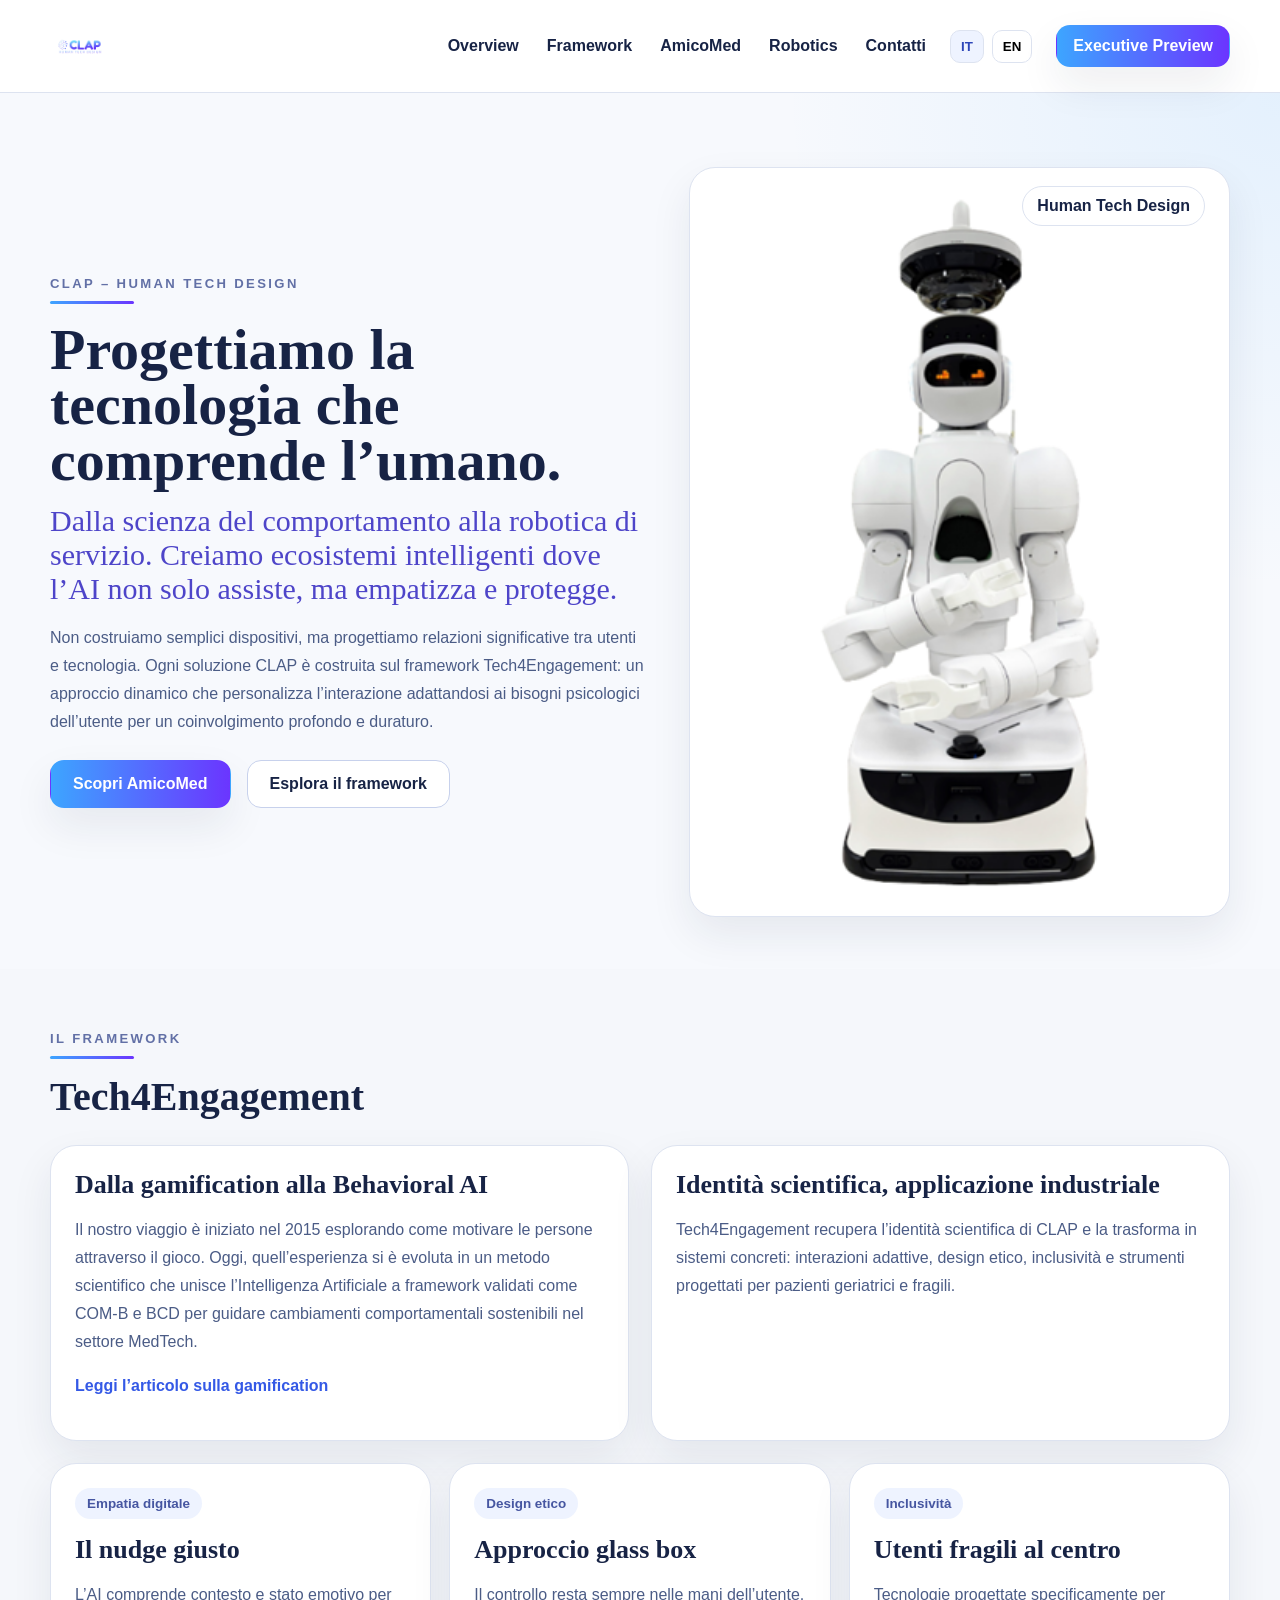
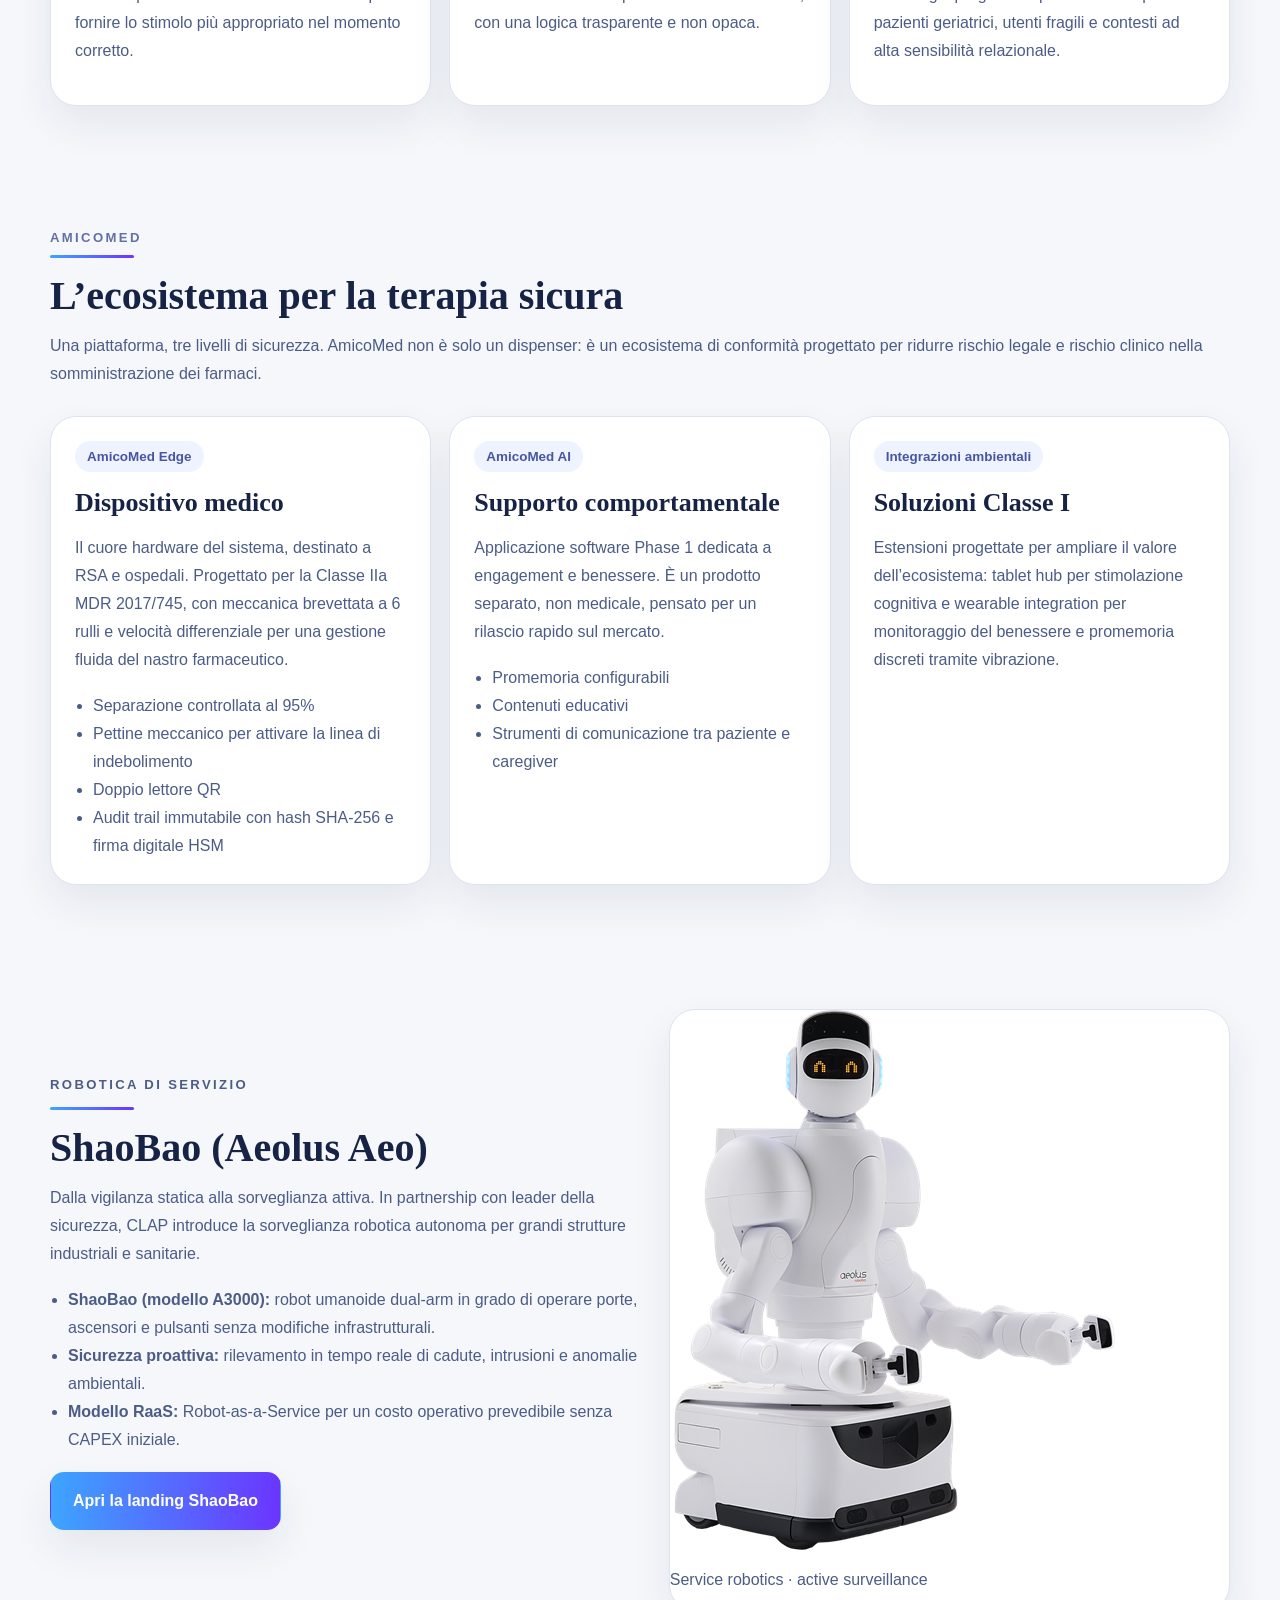
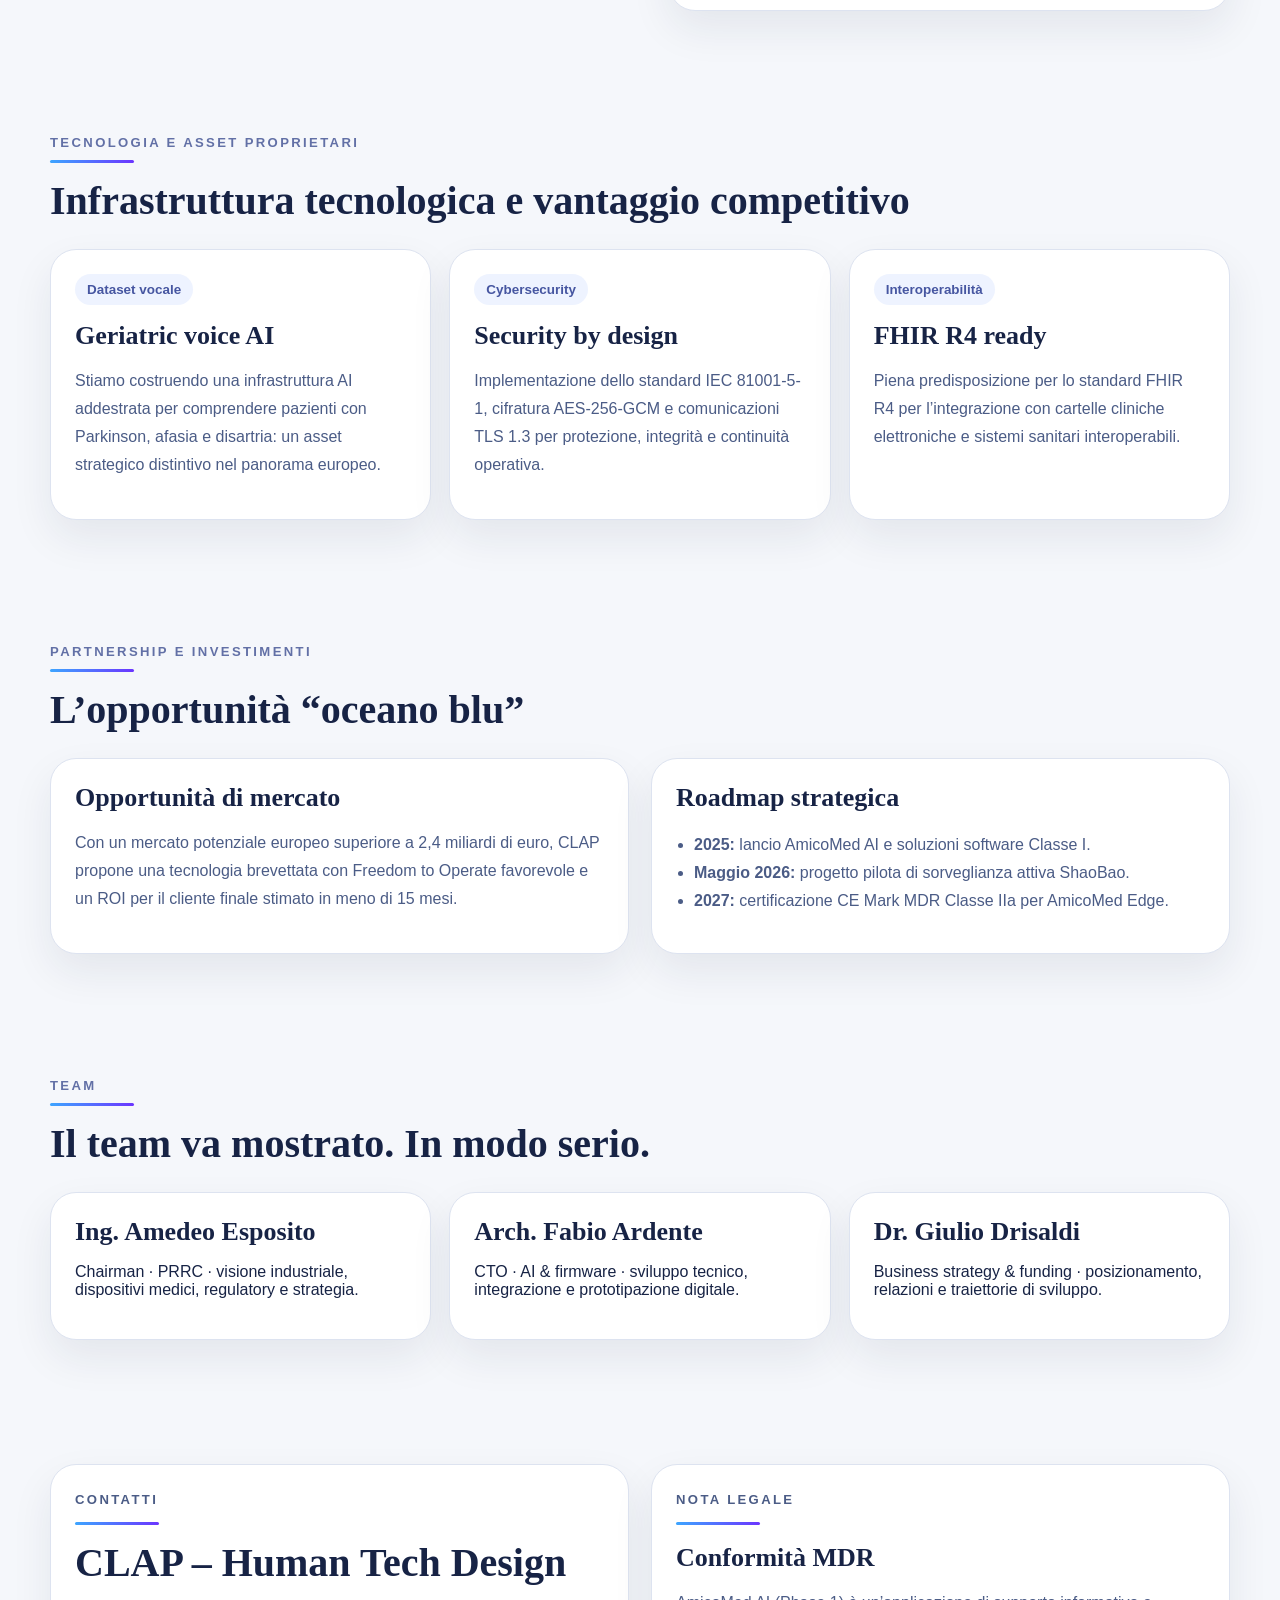
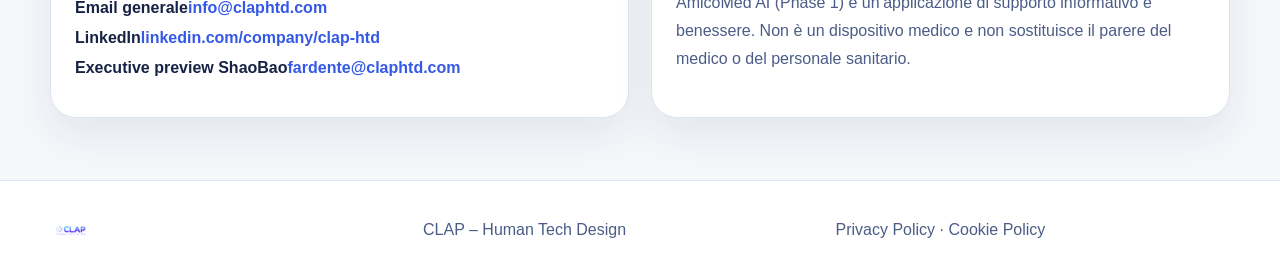
==== commit 105c0d50: "Add article-gamification link in framework section" ====
--- a/index.html
+++ b/index.html
@@ -63,6 +63,7 @@
         <article class="card">
           <h3>Dalla gamification alla Behavioral AI</h3>
           <p>Il nostro viaggio è iniziato nel 2015 esplorando come motivare le persone attraverso il gioco. Oggi, quell’esperienza si è evoluta in un metodo scientifico che unisce l’Intelligenza Artificiale a framework validati come COM-B e BCD per guidare cambiamenti comportamentali sostenibili nel settore MedTech.</p>
+          <p><a class="inline-link" href="article-gamification.html">Leggi l’articolo sulla gamification</a></p>
         </article>
         <article class="card">
           <h3>Identità scientifica, applicazione industriale</h3>
@@ -82,6 +83,7 @@
         <article class="card">
           <h3>From gamification to Behavioural AI</h3>
           <p>Our journey started in 2015, exploring how to motivate people through play. Today, that experience has evolved into a scientific method that combines Artificial Intelligence with validated frameworks such as COM-B and BCD to drive sustainable behavioural change in MedTech.</p>
+          <p><a class="inline-link" href="article-gamification.html">Read the article on gamification</a></p>
         </article>
         <article class="card">
           <h3>Scientific identity, industrial application</h3>
--- a/clap-site.css
+++ b/clap-site.css
@@ -17,8 +17,8 @@
 a{text-decoration:none;color:inherit}
 .container{width:min(1180px,calc(100% - 40px));margin:0 auto}
 .site-header{position:sticky;top:0;z-index:60;background:rgba(255,255,255,.94);backdrop-filter:blur(12px);border-bottom:1px solid var(--line)}
-.header-wrap{display:flex;align-items:center;gap:24px;min-height:84px}
-.brand img{height:46px}
+.header-wrap{display:flex;align-items:center;gap:24px;min-height:92px}
+.brand img{height:60px;width:auto}
 .main-nav{display:flex;gap:28px;margin-left:auto}
 .main-nav a{font-weight:600}
 .lang-switch{display:flex;gap:8px;align-items:center}
@@ -127,8 +127,8 @@
   .grid-3,.grid-4,.timeline,.cards-2,.premium-stats{grid-template-columns:1fr}
   h1{font-size:42px}
   .subhead{font-size:24px}
-  .header-wrap{min-height:72px}
-  .brand img{height:38px}
+  .header-wrap{min-height:76px}
+  .brand img{height:44px}
   .lang-switch{display:none}
   .premium-title{font-size:40px}
   .qr-row{grid-template-columns:1fr}
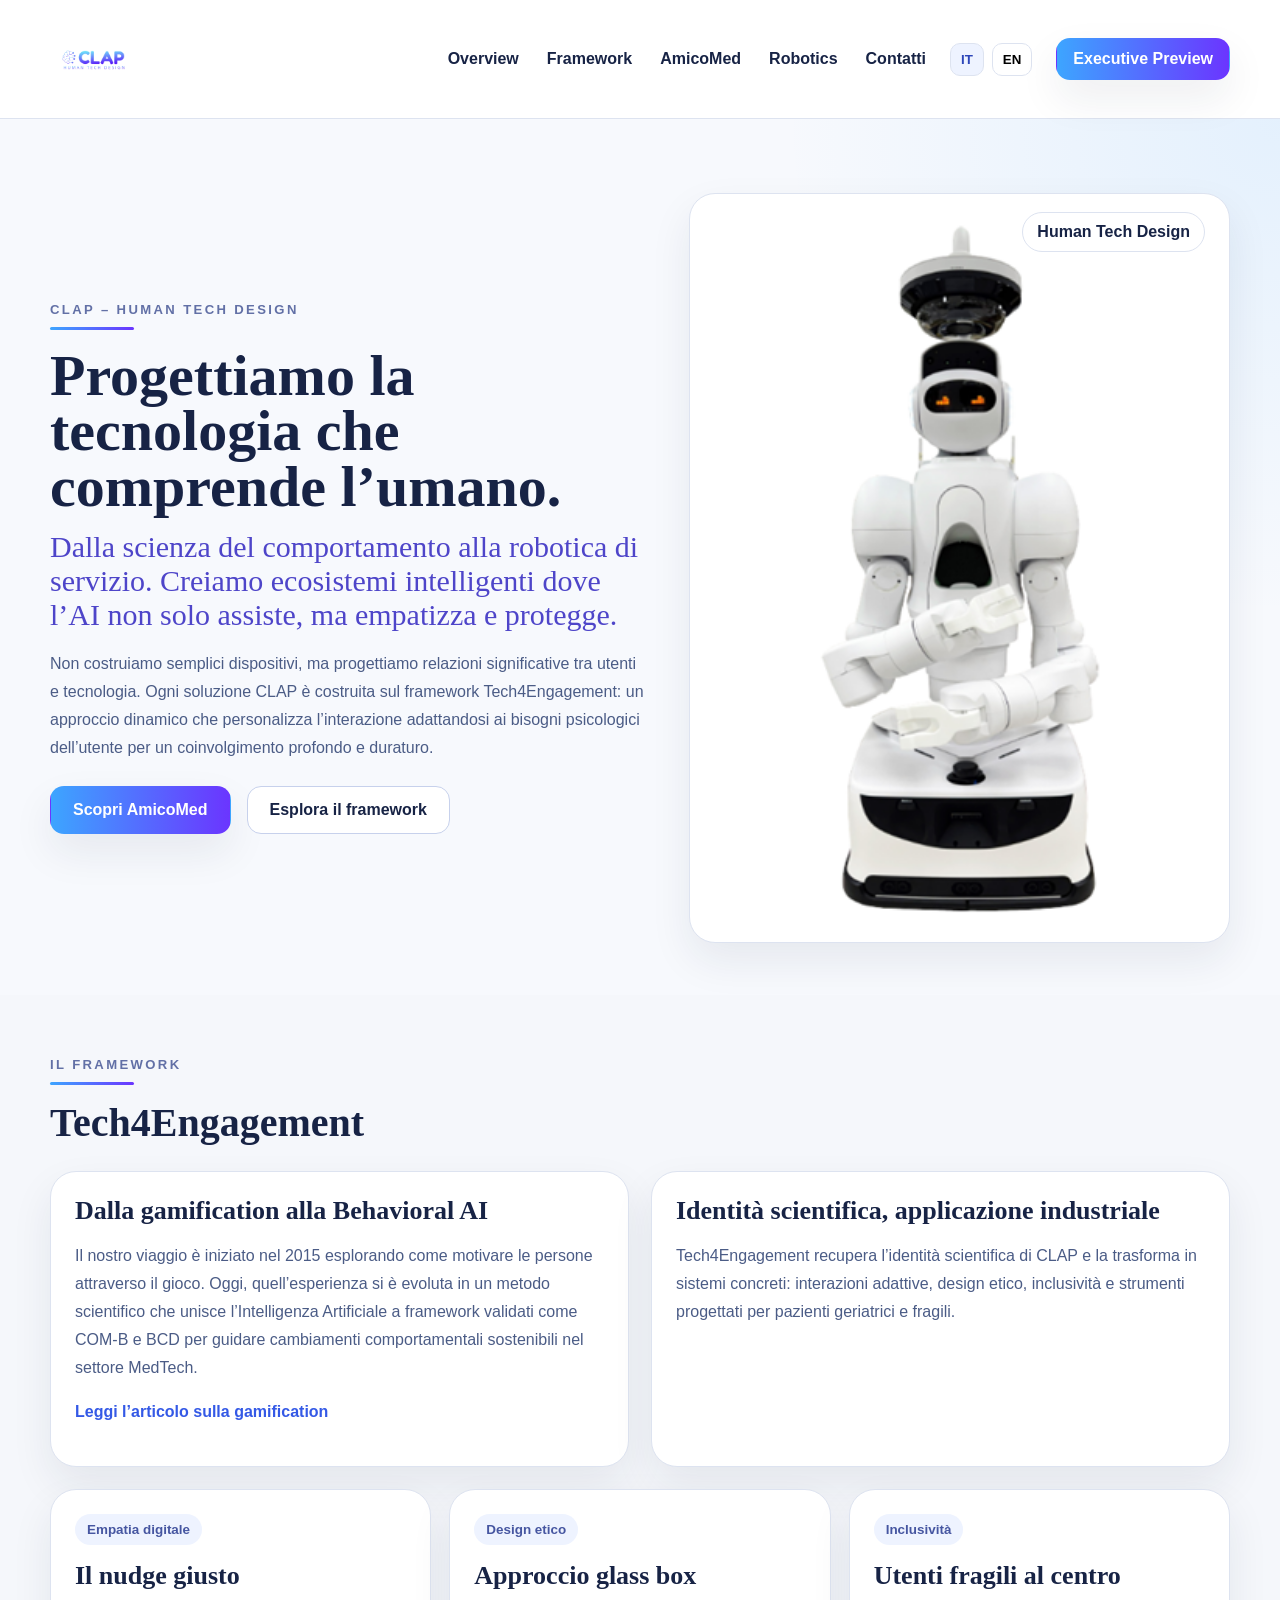
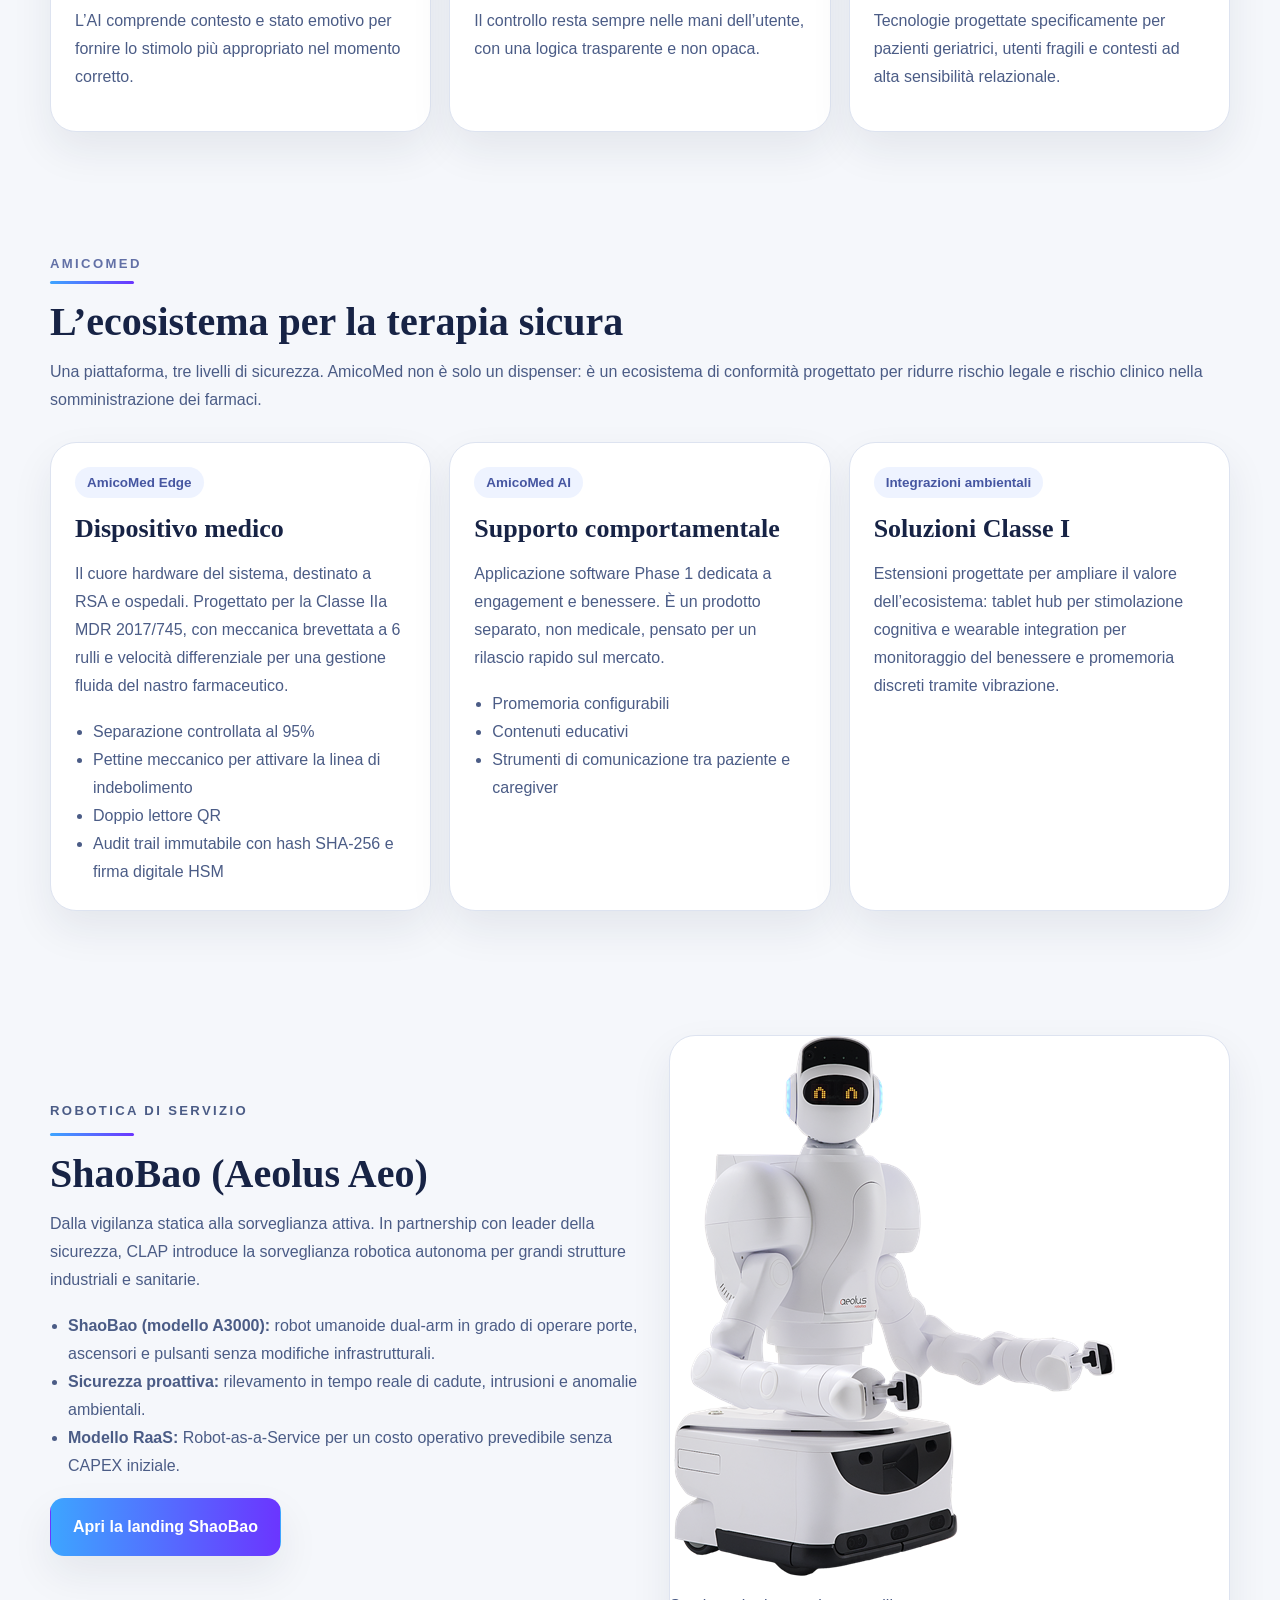
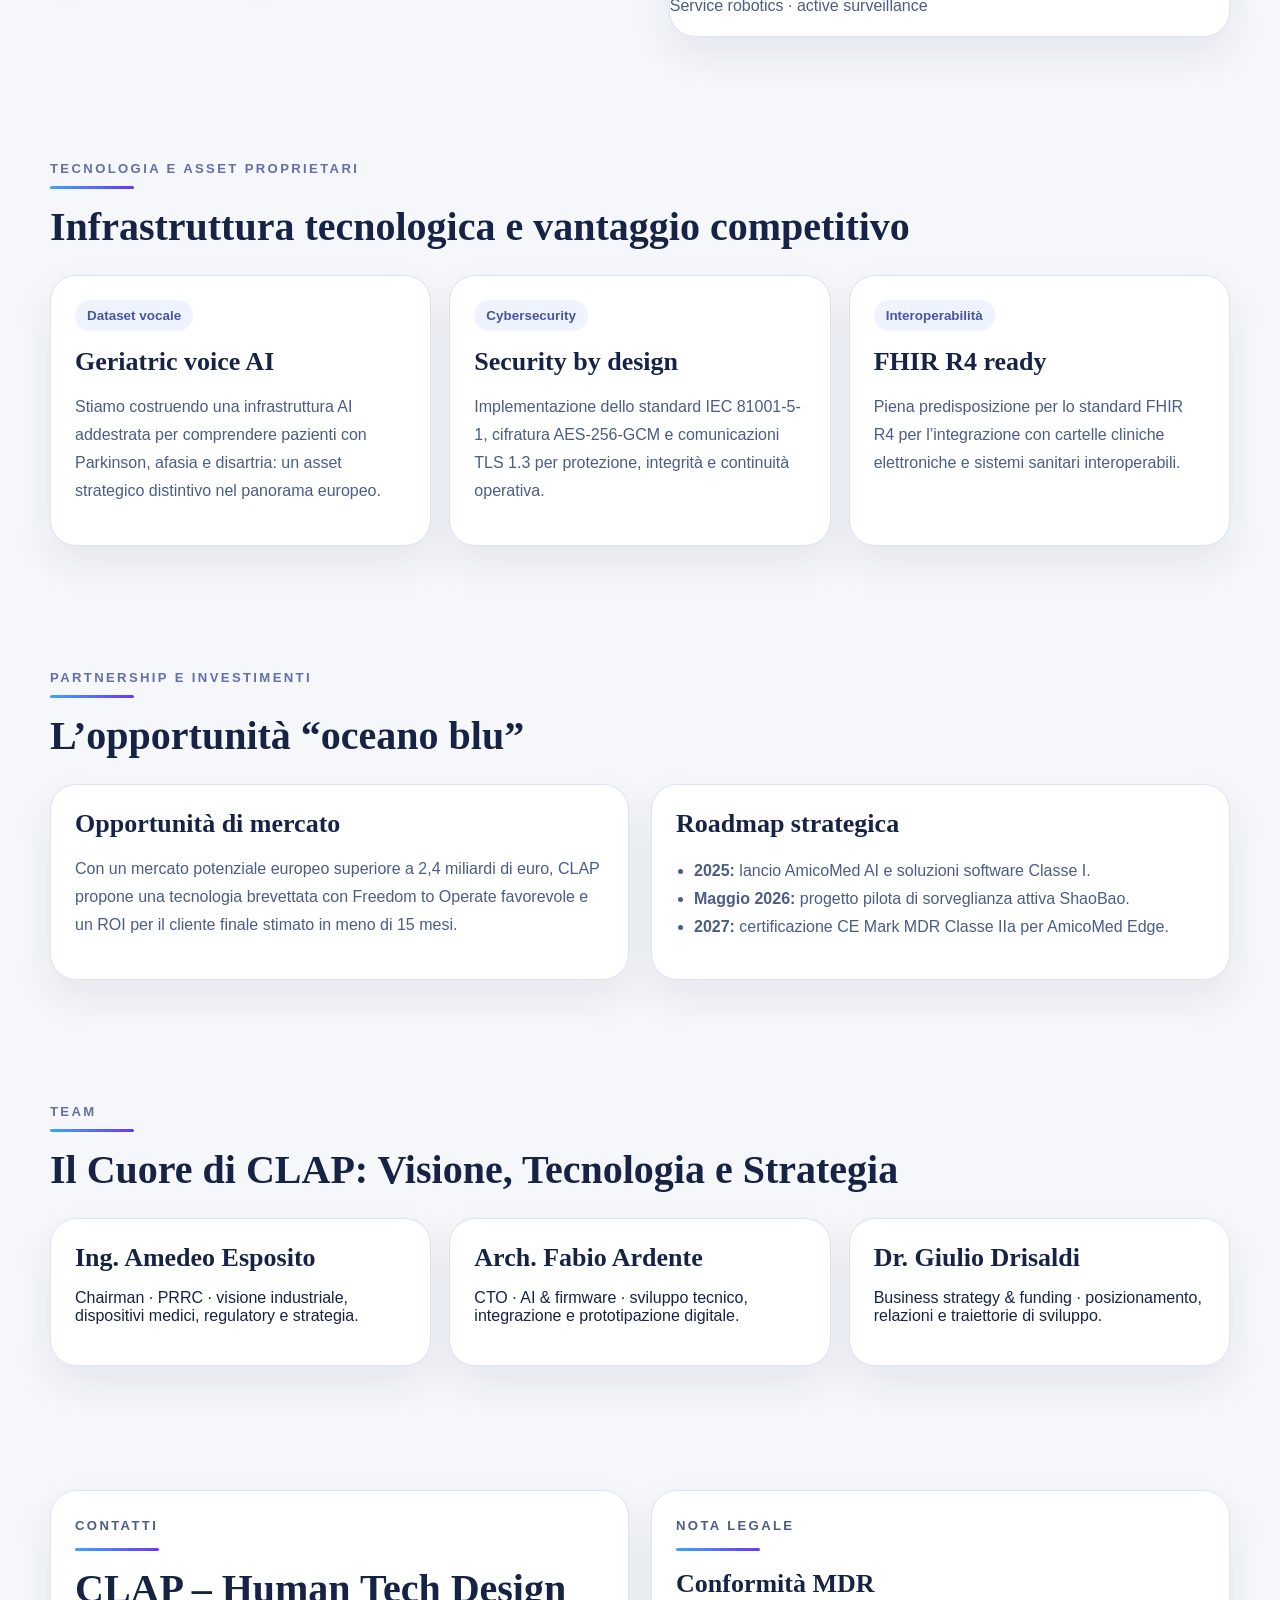
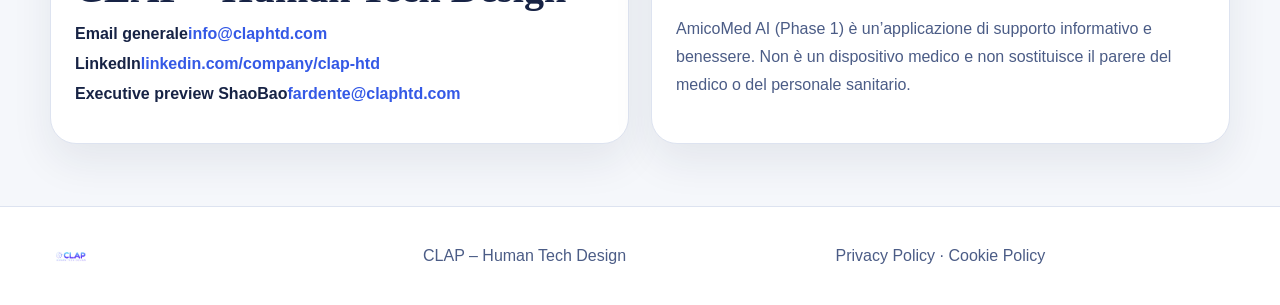
==== commit 6e52976e: "Refine team section heading to institutional wording" ====
--- a/index.html
+++ b/index.html
@@ -218,8 +218,8 @@
 
 <section class="section" id="team">
   <div class="container">
-    <div data-lang="it" class="active"><p class="kicker">Team</p><h2>Il team va mostrato. In modo serio.</h2><div class="grid-3" style="margin-top:28px"><article class="team-card"><h3>Ing. Amedeo Esposito</h3><p>Chairman · PRRC · visione industriale, dispositivi medici, regulatory e strategia.</p></article><article class="team-card"><h3>Arch. Fabio Ardente</h3><p>CTO · AI & firmware · sviluppo tecnico, integrazione e prototipazione digitale.</p></article><article class="team-card"><h3>Dr. Giulio Drisaldi</h3><p>Business strategy & funding · posizionamento, relazioni e traiettorie di sviluppo.</p></article></div></div>
-    <div data-lang="en"><p class="kicker">Team</p><h2>The team must be visible. Properly.</h2><div class="grid-3" style="margin-top:28px"><article class="team-card"><h3>Amedeo Esposito, Eng.</h3><p>Chairman · PRRC · industrial vision, medical devices, regulatory and strategy.</p></article><article class="team-card"><h3>Fabio Ardente, Arch.</h3><p>CTO · AI & firmware · technical development, integration and digital prototyping.</p></article><article class="team-card"><h3>Giulio Drisaldi, PhD</h3><p>Business strategy & funding · positioning, relationships and growth trajectories.</p></article></div></div>
+    <div data-lang="it" class="active"><p class="kicker">Team</p><h2>Il Cuore di CLAP: Visione, Tecnologia e Strategia</h2><div class="grid-3" style="margin-top:28px"><article class="team-card"><h3>Ing. Amedeo Esposito</h3><p>Chairman · PRRC · visione industriale, dispositivi medici, regulatory e strategia.</p></article><article class="team-card"><h3>Arch. Fabio Ardente</h3><p>CTO · AI & firmware · sviluppo tecnico, integrazione e prototipazione digitale.</p></article><article class="team-card"><h3>Dr. Giulio Drisaldi</h3><p>Business strategy & funding · posizionamento, relazioni e traiettorie di sviluppo.</p></article></div></div>
+    <div data-lang="en"><p class="kicker">Team</p><h2>The Heart of CLAP: Vision, Technology and Strategy</h2><div class="grid-3" style="margin-top:28px"><article class="team-card"><h3>Amedeo Esposito, Eng.</h3><p>Chairman · PRRC · industrial vision, medical devices, regulatory and strategy.</p></article><article class="team-card"><h3>Fabio Ardente, Arch.</h3><p>CTO · AI & firmware · technical development, integration and digital prototyping.</p></article><article class="team-card"><h3>Giulio Drisaldi, PhD</h3><p>Business strategy & funding · positioning, relationships and growth trajectories.</p></article></div></div>
   </div>
 </section>
 
--- a/clap-site.css
+++ b/clap-site.css
@@ -17,8 +17,8 @@
 a{text-decoration:none;color:inherit}
 .container{width:min(1180px,calc(100% - 40px));margin:0 auto}
 .site-header{position:sticky;top:0;z-index:60;background:rgba(255,255,255,.94);backdrop-filter:blur(12px);border-bottom:1px solid var(--line)}
-.header-wrap{display:flex;align-items:center;gap:24px;min-height:92px}
-.brand img{height:60px;width:auto}
+.header-wrap{display:flex;align-items:center;gap:24px;min-height:118px}
+.brand img{height:88px;width:auto}
 .main-nav{display:flex;gap:28px;margin-left:auto}
 .main-nav a{font-weight:600}
 .lang-switch{display:flex;gap:8px;align-items:center}
@@ -127,8 +127,8 @@
   .grid-3,.grid-4,.timeline,.cards-2,.premium-stats{grid-template-columns:1fr}
   h1{font-size:42px}
   .subhead{font-size:24px}
-  .header-wrap{min-height:76px}
-  .brand img{height:44px}
+  .header-wrap{min-height:92px}
+  .brand img{height:64px}
   .lang-switch{display:none}
   .premium-title{font-size:40px}
   .qr-row{grid-template-columns:1fr}
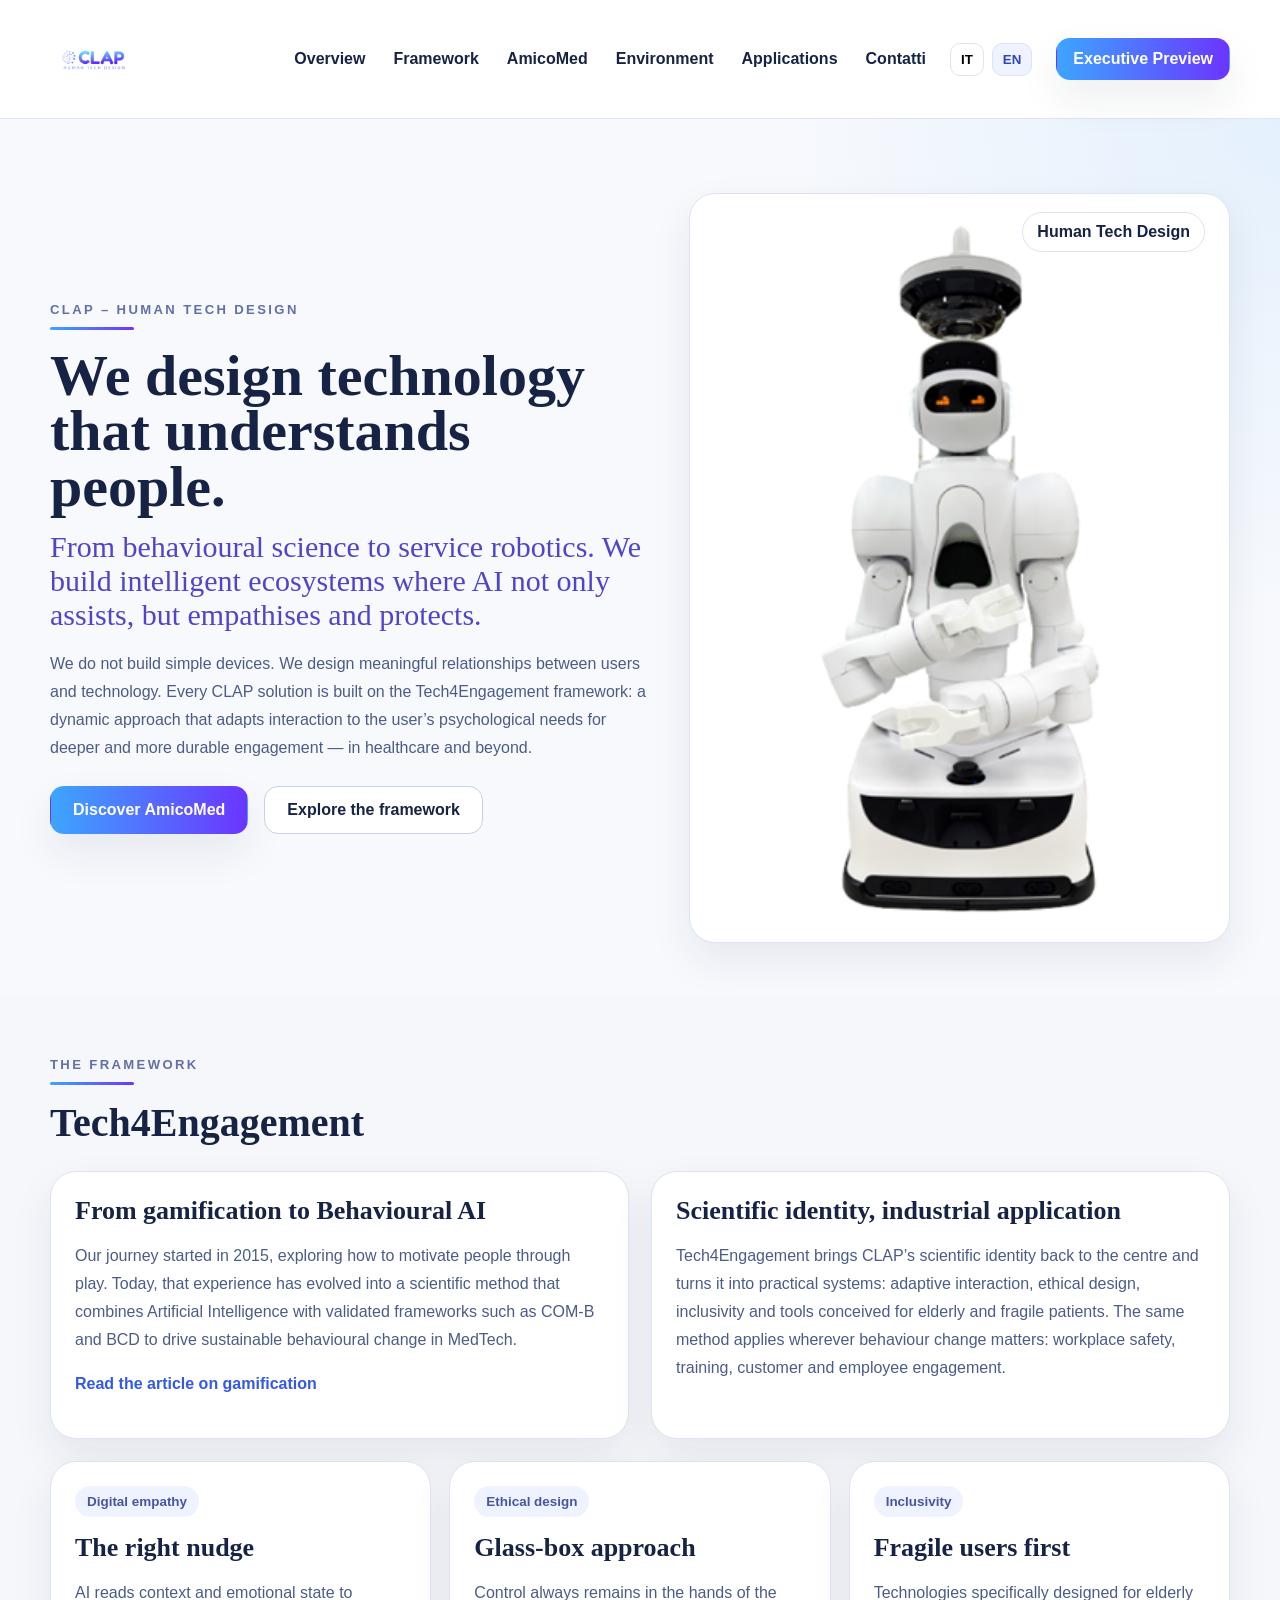
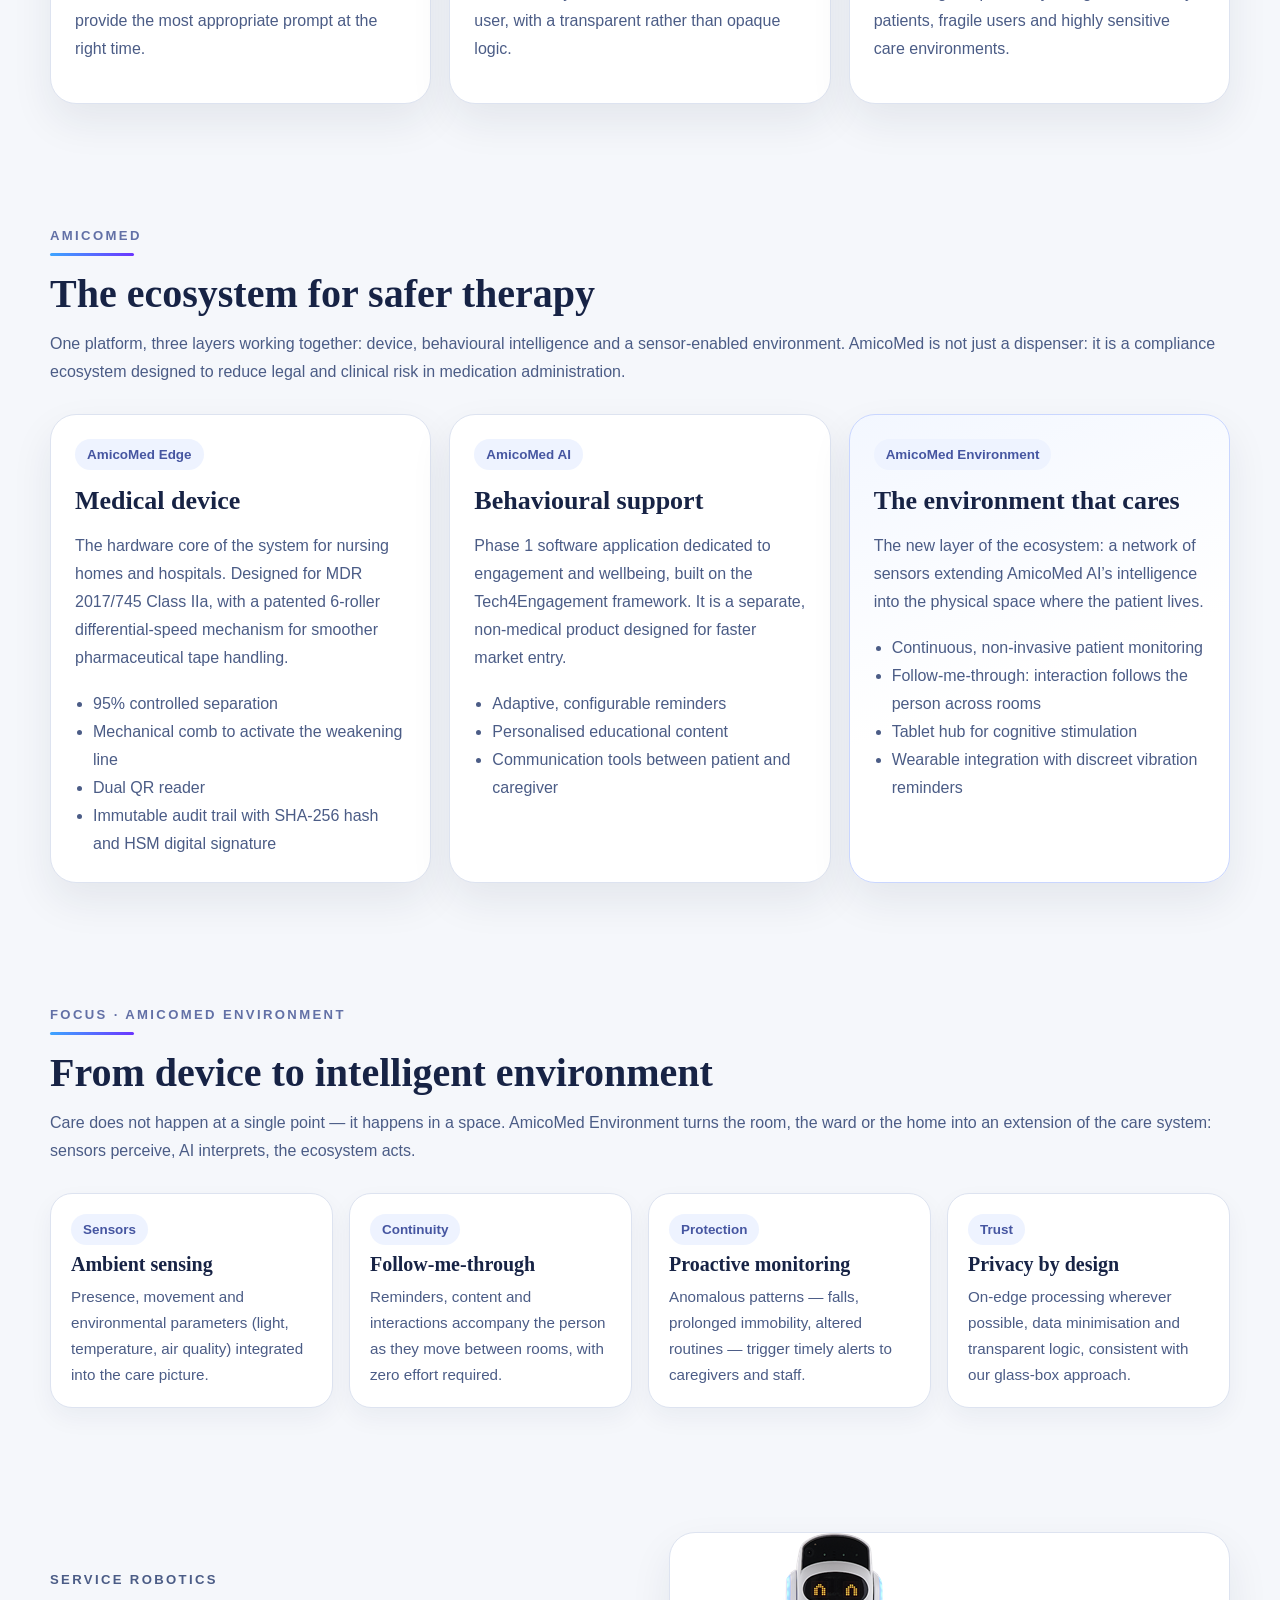
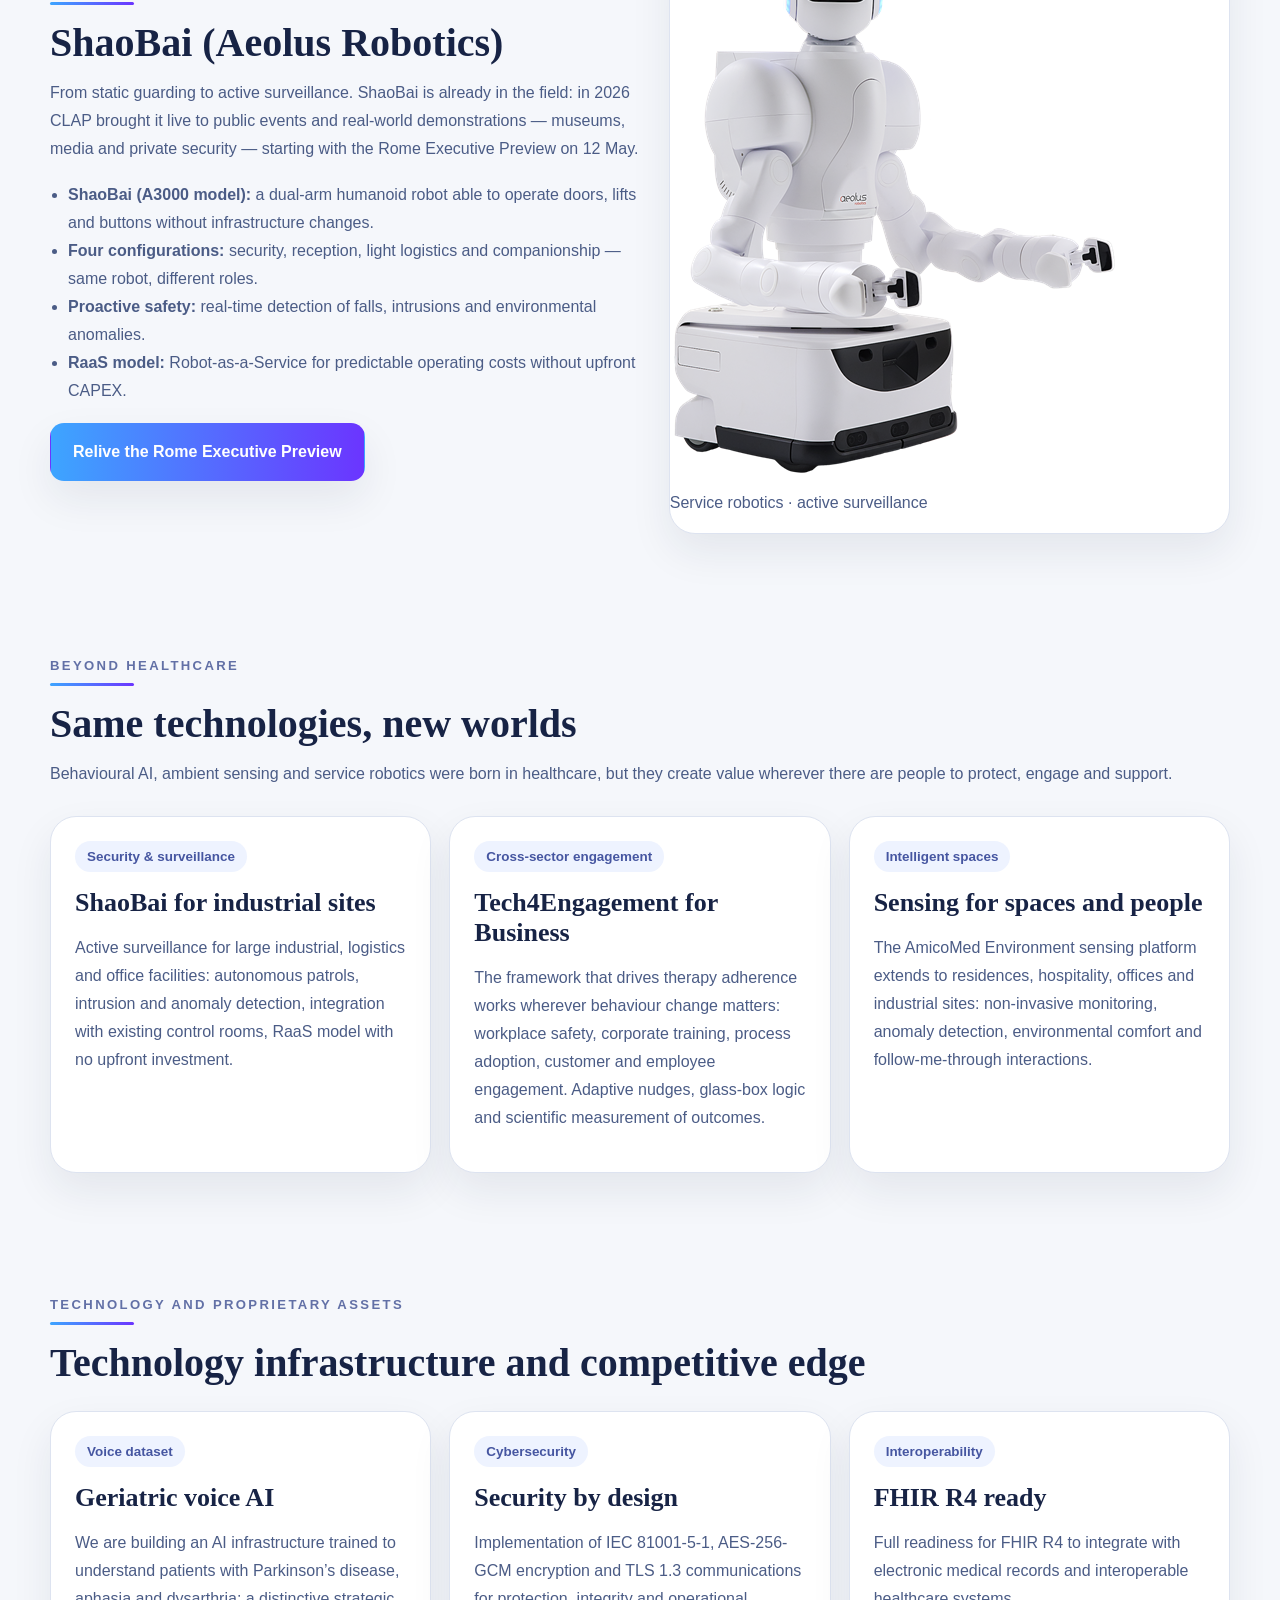
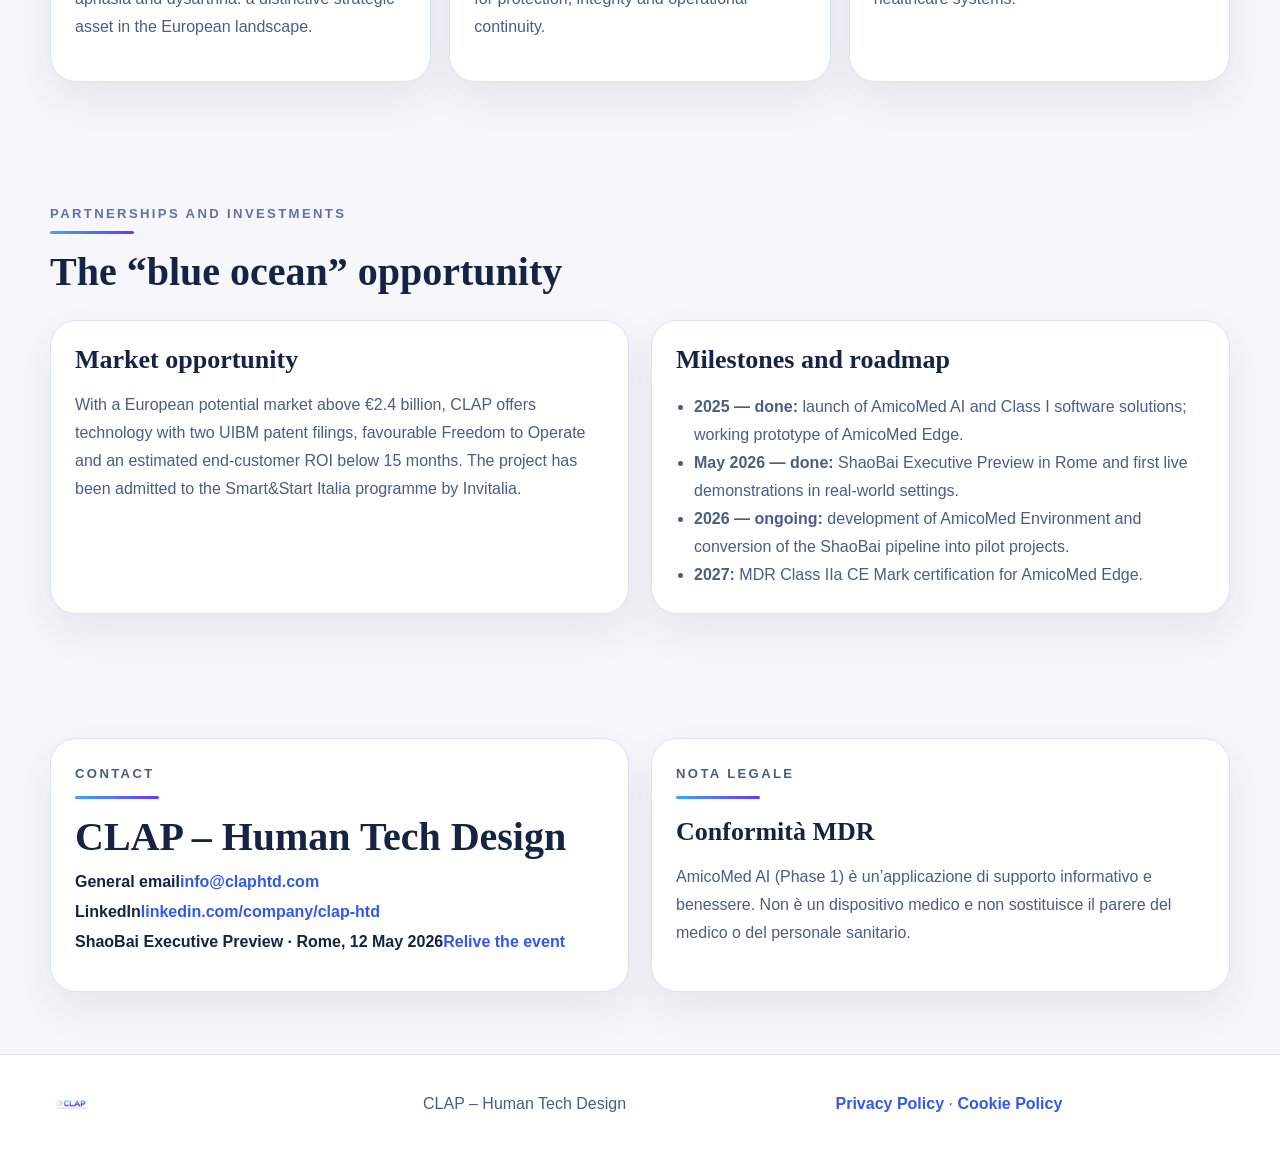
==== commit 70cc927c: "Add files via upload" ====
--- a/index.html
+++ b/index.html
@@ -4,8 +4,11 @@
   <meta charset="UTF-8">
   <meta name="viewport" content="width=device-width, initial-scale=1.0">
   <title>CLAP – Human Tech Design</title>
-  <meta name="description" content="CLAP progetta ecosistemi intelligenti tra behavioral AI, MedTech e robotica di servizio, con focus su AmicoMed e Tech4Engagement.">
+  <meta name="description" content="CLAP progetta ecosistemi intelligenti tra behavioral AI, MedTech e robotica di servizio: AmicoMed, AmicoMed Environment, Tech4Engagement e applicazioni oltre l'healthcare.">
   <link rel="canonical" href="https://www.claphtd.com/">
+  <link rel="icon" type="image/png" sizes="32x32" href="favicon-32x32.png">
+  <link rel="icon" type="image/png" sizes="16x16" href="favicon-16x16.png">
+  <link rel="apple-touch-icon" href="apple-touch-icon.png">
   <link rel="stylesheet" href="clap-site.css">
 </head>
 <body>
@@ -16,7 +19,8 @@
       <a href="#overview">Overview</a>
       <a href="#framework">Framework</a>
       <a href="#amicomed">AmicoMed</a>
-      <a href="#robotics">Robotics</a>
+      <a href="#environment">Environment</a>
+      <a href="#applications">Applications</a>
       <a href="#contact">Contatti</a>
     </nav>
     <div class="lang-switch"><button class="lang-btn active" data-setlang="it">IT</button><button class="lang-btn" data-setlang="en">EN</button></div>
@@ -33,10 +37,10 @@
           <p class="kicker">CLAP – Human Tech Design</p>
           <h1>Progettiamo la tecnologia che comprende l’umano.</h1>
           <p class="subhead">Dalla scienza del comportamento alla robotica di servizio. Creiamo ecosistemi intelligenti dove l’AI non solo assiste, ma empatizza e protegge.</p>
-          <p class="lead">Non costruiamo semplici dispositivi, ma progettiamo relazioni significative tra utenti e tecnologia. Ogni soluzione CLAP è costruita sul framework Tech4Engagement: un approccio dinamico che personalizza l’interazione adattandosi ai bisogni psicologici dell’utente per un coinvolgimento profondo e duraturo.</p>
+          <p class="lead">Non costruiamo semplici dispositivi, ma progettiamo relazioni significative tra utenti e tecnologia. Ogni soluzione CLAP è costruita sul framework Tech4Engagement: un approccio dinamico che personalizza l’interazione adattandosi ai bisogni psicologici dell’utente per un coinvolgimento profondo e duraturo — in sanità e oltre.</p>
           <div style="display:flex;gap:16px;flex-wrap:wrap;margin-top:24px"><a class="btn btn-primary" href="#amicomed">Scopri AmicoMed</a><a class="btn btn-secondary" href="#framework">Esplora il framework</a></div>
         </div>
-        <div class="hero-card"><img class="hero-image" src="assets/shaobao-front.png" alt="ShaoBao"><div class="hero-badge">Human Tech Design</div></div>
+        <div class="hero-card"><img class="hero-image" src="assets/shaobao-front.png" alt="ShaoBai"><div class="hero-badge">Human Tech Design</div></div>
       </div>
     </div>
     <div data-lang="en">
@@ -45,10 +49,10 @@
           <p class="kicker">CLAP – Human Tech Design</p>
           <h1>We design technology that understands people.</h1>
           <p class="subhead">From behavioural science to service robotics. We build intelligent ecosystems where AI not only assists, but empathises and protects.</p>
-          <p class="lead">We do not build simple devices. We design meaningful relationships between users and technology. Every CLAP solution is built on the Tech4Engagement framework: a dynamic approach that adapts interaction to the user’s psychological needs for deeper and more durable engagement.</p>
+          <p class="lead">We do not build simple devices. We design meaningful relationships between users and technology. Every CLAP solution is built on the Tech4Engagement framework: a dynamic approach that adapts interaction to the user’s psychological needs for deeper and more durable engagement — in healthcare and beyond.</p>
           <div style="display:flex;gap:16px;flex-wrap:wrap;margin-top:24px"><a class="btn btn-primary" href="#amicomed">Discover AmicoMed</a><a class="btn btn-secondary" href="#framework">Explore the framework</a></div>
         </div>
-        <div class="hero-card"><img class="hero-image" src="assets/shaobao-front.png" alt="ShaoBao"><div class="hero-badge">Human Tech Design</div></div>
+        <div class="hero-card"><img class="hero-image" src="assets/shaobao-front.png" alt="ShaoBai"><div class="hero-badge">Human Tech Design</div></div>
       </div>
     </div>
   </div>
@@ -67,7 +71,7 @@
         </article>
         <article class="card">
           <h3>Identità scientifica, applicazione industriale</h3>
-          <p>Tech4Engagement recupera l’identità scientifica di CLAP e la trasforma in sistemi concreti: interazioni adattive, design etico, inclusività e strumenti progettati per pazienti geriatrici e fragili.</p>
+          <p>Tech4Engagement recupera l’identità scientifica di CLAP e la trasforma in sistemi concreti: interazioni adattive, design etico, inclusività e strumenti progettati per pazienti geriatrici e fragili. Lo stesso metodo si applica ovunque serva cambiare comportamenti: sicurezza sul lavoro, formazione, engagement di clienti e dipendenti.</p>
         </article>
       </div>
       <div class="grid-3" style="margin-top:22px">
@@ -87,7 +91,7 @@
         </article>
         <article class="card">
           <h3>Scientific identity, industrial application</h3>
-          <p>Tech4Engagement brings CLAP’s scientific identity back to the centre and turns it into practical systems: adaptive interaction, ethical design, inclusivity and tools conceived for elderly and fragile patients.</p>
+          <p>Tech4Engagement brings CLAP’s scientific identity back to the centre and turns it into practical systems: adaptive interaction, ethical design, inclusivity and tools conceived for elderly and fragile patients. The same method applies wherever behaviour change matters: workplace safety, training, customer and employee engagement.</p>
         </article>
       </div>
       <div class="grid-3" style="margin-top:22px">
@@ -104,7 +108,7 @@
     <div data-lang="it" class="active">
       <p class="kicker">AmicoMed</p>
       <h2>L’ecosistema per la terapia sicura</h2>
-      <p class="lead">Una piattaforma, tre livelli di sicurezza. AmicoMed non è solo un dispenser: è un ecosistema di conformità progettato per ridurre rischio legale e rischio clinico nella somministrazione dei farmaci.</p>
+      <p class="lead">Una piattaforma, tre livelli che lavorano insieme: dispositivo, intelligenza comportamentale e ambiente sensorizzato. AmicoMed non è solo un dispenser: è un ecosistema di conformità progettato per ridurre rischio legale e rischio clinico nella somministrazione dei farmaci.</p>
       <div class="grid-3" style="margin-top:28px">
         <article class="card">
           <span class="tag">AmicoMed Edge</span>
@@ -115,20 +119,21 @@
         <article class="card">
           <span class="tag">AmicoMed AI</span>
           <h3 style="margin-top:16px">Supporto comportamentale</h3>
-          <p>Applicazione software Phase 1 dedicata a engagement e benessere. È un prodotto separato, non medicale, pensato per un rilascio rapido sul mercato.</p>
-          <ul class="list-clean"><li>Promemoria configurabili</li><li>Contenuti educativi</li><li>Strumenti di comunicazione tra paziente e caregiver</li></ul>
-        </article>
-        <article class="card">
-          <span class="tag">Integrazioni ambientali</span>
-          <h3 style="margin-top:16px">Soluzioni Classe I</h3>
-          <p>Estensioni progettate per ampliare il valore dell’ecosistema: tablet hub per stimolazione cognitiva e wearable integration per monitoraggio del benessere e promemoria discreti tramite vibrazione.</p>
+          <p>Applicazione software Phase 1 dedicata a engagement e benessere, costruita sul framework Tech4Engagement. È un prodotto separato, non medicale, pensato per un rilascio rapido sul mercato.</p>
+          <ul class="list-clean"><li>Promemoria adattivi e configurabili</li><li>Contenuti educativi personalizzati</li><li>Strumenti di comunicazione tra paziente e caregiver</li></ul>
+        </article>
+        <article class="card card-featured">
+          <span class="tag">AmicoMed Environment</span>
+          <h3 style="margin-top:16px">L’ambiente che si prende cura</h3>
+          <p>Il nuovo livello dell’ecosistema: una rete di sensori che estende l’intelligenza di AmicoMed AI allo spazio fisico in cui il paziente vive.</p>
+          <ul class="list-clean"><li>Monitoraggio continuo e non invasivo del paziente</li><li>Follow-me-through: l’interazione segue la persona tra gli ambienti</li><li>Tablet hub per stimolazione cognitiva</li><li>Wearable integration con promemoria discreti via vibrazione</li></ul>
         </article>
       </div>
     </div>
     <div data-lang="en">
       <p class="kicker">AmicoMed</p>
       <h2>The ecosystem for safer therapy</h2>
-      <p class="lead">One platform, three safety layers. AmicoMed is not just a dispenser: it is a compliance ecosystem designed to reduce legal and clinical risk in medication administration.</p>
+      <p class="lead">One platform, three layers working together: device, behavioural intelligence and a sensor-enabled environment. AmicoMed is not just a dispenser: it is a compliance ecosystem designed to reduce legal and clinical risk in medication administration.</p>
       <div class="grid-3" style="margin-top:28px">
         <article class="card">
           <span class="tag">AmicoMed Edge</span>
@@ -139,14 +144,42 @@
         <article class="card">
           <span class="tag">AmicoMed AI</span>
           <h3 style="margin-top:16px">Behavioural support</h3>
-          <p>Phase 1 software application dedicated to engagement and wellbeing. It is a separate, non-medical product designed for faster market entry.</p>
-          <ul class="list-clean"><li>Configurable reminders</li><li>Educational content</li><li>Communication tools between patient and caregiver</li></ul>
-        </article>
-        <article class="card">
-          <span class="tag">Environmental integrations</span>
-          <h3 style="margin-top:16px">Class I solutions</h3>
-          <p>Extensions designed to broaden the ecosystem value: a tablet hub for cognitive stimulation and wearable integration for wellbeing monitoring and discreet reminder via vibration.</p>
-        </article>
+          <p>Phase 1 software application dedicated to engagement and wellbeing, built on the Tech4Engagement framework. It is a separate, non-medical product designed for faster market entry.</p>
+          <ul class="list-clean"><li>Adaptive, configurable reminders</li><li>Personalised educational content</li><li>Communication tools between patient and caregiver</li></ul>
+        </article>
+        <article class="card card-featured">
+          <span class="tag">AmicoMed Environment</span>
+          <h3 style="margin-top:16px">The environment that cares</h3>
+          <p>The new layer of the ecosystem: a network of sensors extending AmicoMed AI’s intelligence into the physical space where the patient lives.</p>
+          <ul class="list-clean"><li>Continuous, non-invasive patient monitoring</li><li>Follow-me-through: interaction follows the person across rooms</li><li>Tablet hub for cognitive stimulation</li><li>Wearable integration with discreet vibration reminders</li></ul>
+        </article>
+      </div>
+    </div>
+  </div>
+</section>
+
+<section class="section" id="environment">
+  <div class="container">
+    <div data-lang="it" class="active">
+      <p class="kicker">Focus · AmicoMed Environment</p>
+      <h2>Dal dispositivo all’ambiente intelligente</h2>
+      <p class="lead">La cura non avviene in un punto, ma in uno spazio. AmicoMed Environment trasforma la stanza, il reparto o l’abitazione in un’estensione del sistema di cura: i sensori percepiscono, l’AI interpreta, l’ecosistema agisce.</p>
+      <div class="env-grid">
+        <article class="env-card"><span class="tag">Sensori</span><h3>Sensoristica ambientale</h3><p>Presenza, movimento e parametri dell’ambiente (luce, temperatura, qualità dell’aria) integrati nel quadro clinico-assistenziale.</p></article>
+        <article class="env-card"><span class="tag">Continuità</span><h3>Follow-me-through</h3><p>Promemoria, contenuti e interazioni accompagnano la persona mentre si sposta tra gli ambienti, senza richiederle alcuno sforzo.</p></article>
+        <article class="env-card"><span class="tag">Protezione</span><h3>Monitoraggio proattivo</h3><p>Pattern anomali — cadute, immobilità prolungata, routine alterate — generano segnalazioni tempestive a caregiver e operatori.</p></article>
+        <article class="env-card"><span class="tag">Fiducia</span><h3>Privacy by design</h3><p>Elaborazione il più possibile on-edge, dati minimizzati e logica trasparente, in coerenza con l’approccio glass box.</p></article>
+      </div>
+    </div>
+    <div data-lang="en">
+      <p class="kicker">Focus · AmicoMed Environment</p>
+      <h2>From device to intelligent environment</h2>
+      <p class="lead">Care does not happen at a single point — it happens in a space. AmicoMed Environment turns the room, the ward or the home into an extension of the care system: sensors perceive, AI interprets, the ecosystem acts.</p>
+      <div class="env-grid">
+        <article class="env-card"><span class="tag">Sensors</span><h3>Ambient sensing</h3><p>Presence, movement and environmental parameters (light, temperature, air quality) integrated into the care picture.</p></article>
+        <article class="env-card"><span class="tag">Continuity</span><h3>Follow-me-through</h3><p>Reminders, content and interactions accompany the person as they move between rooms, with zero effort required.</p></article>
+        <article class="env-card"><span class="tag">Protection</span><h3>Proactive monitoring</h3><p>Anomalous patterns — falls, prolonged immobility, altered routines — trigger timely alerts to caregivers and staff.</p></article>
+        <article class="env-card"><span class="tag">Trust</span><h3>Privacy by design</h3><p>On-edge processing wherever possible, data minimisation and transparent logic, consistent with our glass-box approach.</p></article>
       </div>
     </div>
   </div>
@@ -156,19 +189,44 @@
   <div class="container split">
     <div data-lang="it" class="active">
       <p class="kicker">Robotica di servizio</p>
-      <h2>ShaoBao (Aeolus Aeo)</h2>
-      <p class="lead">Dalla vigilanza statica alla sorveglianza attiva. In partnership con leader della sicurezza, CLAP introduce la sorveglianza robotica autonoma per grandi strutture industriali e sanitarie.</p>
-      <ul class="list-clean"><li><strong>ShaoBao (modello A3000):</strong> robot umanoide dual-arm in grado di operare porte, ascensori e pulsanti senza modifiche infrastrutturali.</li><li><strong>Sicurezza proattiva:</strong> rilevamento in tempo reale di cadute, intrusioni e anomalie ambientali.</li><li><strong>Modello RaaS:</strong> Robot-as-a-Service per un costo operativo prevedibile senza CAPEX iniziale.</li></ul>
-      <p style="margin-top:18px"><a class="btn btn-primary" href="shaobao-executive-preview.html">Apri la landing ShaoBao</a></p>
+      <h2>ShaoBai (Aeolus Robotics)</h2>
+      <p class="lead">Dalla vigilanza statica alla sorveglianza attiva. ShaoBai è già in campo: nel 2026 CLAP lo ha portato dal vivo in eventi pubblici e dimostrazioni in contesti reali — musei, media e vigilanza privata — a partire dall’Executive Preview di Roma del 12 maggio.</p>
+      <ul class="list-clean"><li><strong>ShaoBai (modello A3000):</strong> robot umanoide dual-arm in grado di operare porte, ascensori e pulsanti senza modifiche infrastrutturali.</li><li><strong>Quattro configurazioni:</strong> sicurezza, accoglienza, logistica leggera e compagnia — lo stesso robot, ruoli diversi.</li><li><strong>Sicurezza proattiva:</strong> rilevamento in tempo reale di cadute, intrusioni e anomalie ambientali.</li><li><strong>Modello RaaS:</strong> Robot-as-a-Service per un costo operativo prevedibile senza CAPEX iniziale.</li></ul>
+      <p style="margin-top:18px"><a class="btn btn-primary" href="shaobao-executive-preview.html">Rivivi l’Executive Preview di Roma</a></p>
     </div>
     <div data-lang="en">
       <p class="kicker">Service robotics</p>
-      <h2>ShaoBao (Aeolus Aeo)</h2>
-      <p class="lead">From static guarding to active surveillance. In partnership with security leaders, CLAP introduces autonomous robotic surveillance for large industrial and healthcare facilities.</p>
-      <ul class="list-clean"><li><strong>ShaoBao (A3000 model):</strong> a dual-arm humanoid robot able to operate doors, lifts and buttons without infrastructure changes.</li><li><strong>Proactive safety:</strong> real-time detection of falls, intrusions and environmental anomalies.</li><li><strong>RaaS model:</strong> Robot-as-a-Service for predictable operating costs without upfront CAPEX.</li></ul>
-      <p style="margin-top:18px"><a class="btn btn-primary" href="shaobao-executive-preview.html">Open the ShaoBao landing page</a></p>
-    </div>
-    <div class="venue-panel"><img src="assets/shaobao-hero.png" alt="ShaoBao"><p class="note">Service robotics · active surveillance</p></div>
+      <h2>ShaoBai (Aeolus Robotics)</h2>
+      <p class="lead">From static guarding to active surveillance. ShaoBai is already in the field: in 2026 CLAP brought it live to public events and real-world demonstrations — museums, media and private security — starting with the Rome Executive Preview on 12 May.</p>
+      <ul class="list-clean"><li><strong>ShaoBai (A3000 model):</strong> a dual-arm humanoid robot able to operate doors, lifts and buttons without infrastructure changes.</li><li><strong>Four configurations:</strong> security, reception, light logistics and companionship — same robot, different roles.</li><li><strong>Proactive safety:</strong> real-time detection of falls, intrusions and environmental anomalies.</li><li><strong>RaaS model:</strong> Robot-as-a-Service for predictable operating costs without upfront CAPEX.</li></ul>
+      <p style="margin-top:18px"><a class="btn btn-primary" href="shaobao-executive-preview.html">Relive the Rome Executive Preview</a></p>
+    </div>
+    <div class="venue-panel"><img src="assets/shaobao-hero.png" alt="ShaoBai"><p class="note">Service robotics · active surveillance</p></div>
+  </div>
+</section>
+
+<section class="section" id="applications">
+  <div class="container">
+    <div data-lang="it" class="active">
+      <p class="kicker">Oltre l’healthcare</p>
+      <h2>Le stesse tecnologie, nuovi mondi</h2>
+      <p class="lead">Behavioral AI, sensoristica ambientale e robotica di servizio nascono in sanità, ma creano valore ovunque ci siano persone da proteggere, coinvolgere e accompagnare.</p>
+      <div class="grid-3" style="margin-top:28px">
+        <article class="card"><span class="tag">Sicurezza & sorveglianza</span><h3 style="margin-top:16px">ShaoBai per siti industriali</h3><p>Sorveglianza attiva per grandi strutture industriali, logistiche e direzionali: ronde autonome, rilevamento intrusioni e anomalie, integrazione con le control room esistenti, modello RaaS senza investimento iniziale.</p></article>
+        <article class="card"><span class="tag">Engagement cross-settore</span><h3 style="margin-top:16px">Tech4Engagement for Business</h3><p>Il framework che guida l’aderenza terapeutica funziona ovunque serva cambiare comportamenti: sicurezza sul lavoro, formazione aziendale, adozione di nuovi processi, engagement di clienti e dipendenti. Nudge adattivi, logica glass box e misurazione scientifica dei risultati.</p></article>
+        <article class="card"><span class="tag">Ambienti intelligenti</span><h3 style="margin-top:16px">Sensing per spazi e persone</h3><p>La piattaforma di sensoristica di AmicoMed Environment si applica a residenze, hospitality, uffici e siti industriali: monitoraggio non invasivo, rilevamento anomalie, comfort ambientale e interazioni follow-me-through.</p></article>
+      </div>
+    </div>
+    <div data-lang="en">
+      <p class="kicker">Beyond healthcare</p>
+      <h2>Same technologies, new worlds</h2>
+      <p class="lead">Behavioural AI, ambient sensing and service robotics were born in healthcare, but they create value wherever there are people to protect, engage and support.</p>
+      <div class="grid-3" style="margin-top:28px">
+        <article class="card"><span class="tag">Security & surveillance</span><h3 style="margin-top:16px">ShaoBai for industrial sites</h3><p>Active surveillance for large industrial, logistics and office facilities: autonomous patrols, intrusion and anomaly detection, integration with existing control rooms, RaaS model with no upfront investment.</p></article>
+        <article class="card"><span class="tag">Cross-sector engagement</span><h3 style="margin-top:16px">Tech4Engagement for Business</h3><p>The framework that drives therapy adherence works wherever behaviour change matters: workplace safety, corporate training, process adoption, customer and employee engagement. Adaptive nudges, glass-box logic and scientific measurement of outcomes.</p></article>
+        <article class="card"><span class="tag">Intelligent spaces</span><h3 style="margin-top:16px">Sensing for spaces and people</h3><p>The AmicoMed Environment sensing platform extends to residences, hospitality, offices and industrial sites: non-invasive monitoring, anomaly detection, environmental comfort and follow-me-through interactions.</p></article>
+      </div>
+    </div>
   </div>
 </section>
 
@@ -201,37 +259,30 @@
       <p class="kicker">Partnership e investimenti</p>
       <h2>L’opportunità “oceano blu”</h2>
       <div class="cards-2" style="margin-top:28px">
-        <article class="card"><h3>Opportunità di mercato</h3><p>Con un mercato potenziale europeo superiore a 2,4 miliardi di euro, CLAP propone una tecnologia brevettata con Freedom to Operate favorevole e un ROI per il cliente finale stimato in meno di 15 mesi.</p></article>
-        <article class="card"><h3>Roadmap strategica</h3><ul class="list-clean"><li><strong>2025:</strong> lancio AmicoMed AI e soluzioni software Classe I.</li><li><strong>Maggio 2026:</strong> progetto pilota di sorveglianza attiva ShaoBao.</li><li><strong>2027:</strong> certificazione CE Mark MDR Classe IIa per AmicoMed Edge.</li></ul></article>
+        <article class="card"><h3>Opportunità di mercato</h3><p>Con un mercato potenziale europeo superiore a 2,4 miliardi di euro, CLAP propone una tecnologia con due depositi brevettuali UIBM, Freedom to Operate favorevole e un ROI per il cliente finale stimato in meno di 15 mesi. Il progetto è ammesso all’agevolazione Smart&amp;Start Italia di Invitalia.</p></article>
+        <article class="card"><h3>Traguardi e roadmap</h3><ul class="list-clean"><li><strong>2025 — fatto:</strong> lancio AmicoMed AI e soluzioni software Classe I; prototipo funzionante di AmicoMed Edge.</li><li><strong>Maggio 2026 — fatto:</strong> Executive Preview ShaoBai a Roma e prime dimostrazioni dal vivo in contesti reali.</li><li><strong>2026 — in corso:</strong> sviluppo AmicoMed Environment e conversione della pipeline ShaoBai in progetti pilota.</li><li><strong>2027:</strong> certificazione CE Mark MDR Classe IIa per AmicoMed Edge.</li></ul></article>
       </div>
     </div>
     <div data-lang="en">
       <p class="kicker">Partnerships and investments</p>
       <h2>The “blue ocean” opportunity</h2>
       <div class="cards-2" style="margin-top:28px">
-        <article class="card"><h3>Market opportunity</h3><p>With a European potential market above €2.4 billion, CLAP offers patented technology with favourable Freedom to Operate and an estimated end-customer ROI below 15 months.</p></article>
-        <article class="card"><h3>Strategic roadmap</h3><ul class="list-clean"><li><strong>2025:</strong> launch of AmicoMed AI and Class I software solutions.</li><li><strong>May 2026:</strong> active surveillance pilot project with ShaoBao.</li><li><strong>2027:</strong> MDR Class IIa CE Mark certification for AmicoMed Edge.</li></ul></article>
-      </div>
-    </div>
-  </div>
-</section>
-
-<section class="section" id="team">
-  <div class="container">
-    <div data-lang="it" class="active"><p class="kicker">Team</p><h2>Il Cuore di CLAP: Visione, Tecnologia e Strategia</h2><div class="grid-3" style="margin-top:28px"><article class="team-card"><h3>Ing. Amedeo Esposito</h3><p>Chairman · PRRC · visione industriale, dispositivi medici, regulatory e strategia.</p></article><article class="team-card"><h3>Arch. Fabio Ardente</h3><p>CTO · AI & firmware · sviluppo tecnico, integrazione e prototipazione digitale.</p></article><article class="team-card"><h3>Dr. Giulio Drisaldi</h3><p>Business strategy & funding · posizionamento, relazioni e traiettorie di sviluppo.</p></article></div></div>
-    <div data-lang="en"><p class="kicker">Team</p><h2>The Heart of CLAP: Vision, Technology and Strategy</h2><div class="grid-3" style="margin-top:28px"><article class="team-card"><h3>Amedeo Esposito, Eng.</h3><p>Chairman · PRRC · industrial vision, medical devices, regulatory and strategy.</p></article><article class="team-card"><h3>Fabio Ardente, Arch.</h3><p>CTO · AI & firmware · technical development, integration and digital prototyping.</p></article><article class="team-card"><h3>Giulio Drisaldi, PhD</h3><p>Business strategy & funding · positioning, relationships and growth trajectories.</p></article></div></div>
+        <article class="card"><h3>Market opportunity</h3><p>With a European potential market above €2.4 billion, CLAP offers technology with two UIBM patent filings, favourable Freedom to Operate and an estimated end-customer ROI below 15 months. The project has been admitted to the Smart&amp;Start Italia programme by Invitalia.</p></article>
+        <article class="card"><h3>Milestones and roadmap</h3><ul class="list-clean"><li><strong>2025 — done:</strong> launch of AmicoMed AI and Class I software solutions; working prototype of AmicoMed Edge.</li><li><strong>May 2026 — done:</strong> ShaoBai Executive Preview in Rome and first live demonstrations in real-world settings.</li><li><strong>2026 — ongoing:</strong> development of AmicoMed Environment and conversion of the ShaoBai pipeline into pilot projects.</li><li><strong>2027:</strong> MDR Class IIa CE Mark certification for AmicoMed Edge.</li></ul></article>
+      </div>
+    </div>
   </div>
 </section>
 
 <section class="section" id="contact">
   <div class="container cards-2">
-    <div data-lang="it" class="active"><article class="card"><p class="kicker">Contatti</p><h2>CLAP – Human Tech Design</h2><ul class="contact-list"><li><strong>Email generale</strong><a class="inline-link" href="mailto:info@claphtd.com">info@claphtd.com</a></li><li><strong>LinkedIn</strong><a class="inline-link" href="https://www.linkedin.com/company/clap-htd" target="_blank" rel="noopener">linkedin.com/company/clap-htd</a></li><li><strong>Executive preview ShaoBao</strong><a class="inline-link" href="mailto:fardente@claphtd.com">fardente@claphtd.com</a></li></ul></article></div>
-    <div data-lang="en"><article class="card"><p class="kicker">Contact</p><h2>CLAP – Human Tech Design</h2><ul class="contact-list"><li><strong>General email</strong><a class="inline-link" href="mailto:info@claphtd.com">info@claphtd.com</a></li><li><strong>LinkedIn</strong><a class="inline-link" href="https://www.linkedin.com/company/clap-htd" target="_blank" rel="noopener">linkedin.com/company/clap-htd</a></li><li><strong>ShaoBao executive preview</strong><a class="inline-link" href="mailto:fardente@claphtd.com">fardente@claphtd.com</a></li></ul></article></div>
+    <div data-lang="it" class="active"><article class="card"><p class="kicker">Contatti</p><h2>CLAP – Human Tech Design</h2><ul class="contact-list"><li><strong>Email generale</strong><a class="inline-link" href="mailto:info@claphtd.com">info@claphtd.com</a></li><li><strong>LinkedIn</strong><a class="inline-link" href="https://www.linkedin.com/company/clap-htd" target="_blank" rel="noopener">linkedin.com/company/clap-htd</a></li><li><strong>Executive Preview ShaoBai · Roma, 12 maggio 2026</strong><a class="inline-link" href="shaobao-executive-preview.html">Rivivi l’evento</a></li></ul></article></div>
+    <div data-lang="en"><article class="card"><p class="kicker">Contact</p><h2>CLAP – Human Tech Design</h2><ul class="contact-list"><li><strong>General email</strong><a class="inline-link" href="mailto:info@claphtd.com">info@claphtd.com</a></li><li><strong>LinkedIn</strong><a class="inline-link" href="https://www.linkedin.com/company/clap-htd" target="_blank" rel="noopener">linkedin.com/company/clap-htd</a></li><li><strong>ShaoBai Executive Preview · Rome, 12 May 2026</strong><a class="inline-link" href="shaobao-executive-preview.html">Relive the event</a></li></ul></article></div>
     <article class="card"><p class="kicker">Nota legale</p><h3>Conformità MDR</h3><p>AmicoMed AI (Phase 1) è un’applicazione di supporto informativo e benessere. Non è un dispositivo medico e non sostituisce il parere del medico o del personale sanitario.</p></article>
   </div>
 </section>
 </main>
-<footer class="footer"><div class="container footer-grid"><img class="footer-logo" src="assets/clap-logo.png" alt="CLAP"><div class="small">CLAP – Human Tech Design</div><div class="small"><a href="privacy.html">Privacy Policy</a> · <a href="cookie.html">Cookie Policy</a></div></div></footer>
+<footer class="footer"><div class="container footer-grid"><img class="footer-logo" src="assets/clap-logo.png" alt="CLAP"><div class="small">CLAP – Human Tech Design</div><div class="small"><a class="inline-link" href="privacy.html">Privacy Policy</a> · <a class="inline-link" href="cookie.html">Cookie Policy</a></div></div></footer>
 <script src="clap-site.js"></script>
 </body>
-</html>+</html>
--- a/clap-site.css
+++ b/clap-site.css
@@ -133,3 +133,23 @@
   .premium-title{font-size:40px}
   .qr-row{grid-template-columns:1fr}
 }
+
+/* ===== Aggiunte 2026 · Environment, Beyond healthcare, pagine legali ===== */
+.card-featured{border:1px solid #c9d6ff;background:linear-gradient(160deg,#f3f7ff 0%,#ffffff 55%)}
+.env-grid{display:grid;grid-template-columns:repeat(4,1fr);gap:16px;margin-top:28px}
+.env-card{background:#fff;border:1px solid var(--line);border-radius:22px;box-shadow:var(--shadow-soft);padding:20px}
+.env-card h3{font-size:20px;margin:8px 0 8px}
+.env-card p{color:var(--ink-soft);line-height:1.7;margin:0;font-size:.95rem}
+.legal-main{padding:56px 0 80px}
+.legal-card{background:#fff;border:1px solid var(--line);border-radius:26px;box-shadow:var(--shadow);padding:40px;max-width:900px;margin:0 auto}
+.legal-card h1{font-size:40px;margin-bottom:8px}
+.legal-card h2{font-size:24px;margin:30px 0 10px}
+.legal-card p,.legal-card li{color:var(--ink-soft);line-height:1.75}
+.legal-card ul,.legal-card ol{padding-left:20px;margin:10px 0}
+.legal-card table{width:100%;border-collapse:collapse;margin:14px 0;font-size:.93rem}
+.legal-card th,.legal-card td{border:1px solid var(--line);padding:10px 12px;text-align:left;color:var(--ink-soft);vertical-align:top}
+.legal-card th{color:var(--ink);background:#f3f6fc}
+.updated{color:var(--ink-faint);font-size:.92rem;margin:0 0 26px}
+.placeholder{color:#c2630a;font-weight:700}
+@media (max-width:1024px){.env-grid{grid-template-columns:repeat(2,1fr)}}
+@media (max-width:680px){.env-grid{grid-template-columns:1fr}.legal-card{padding:24px}}
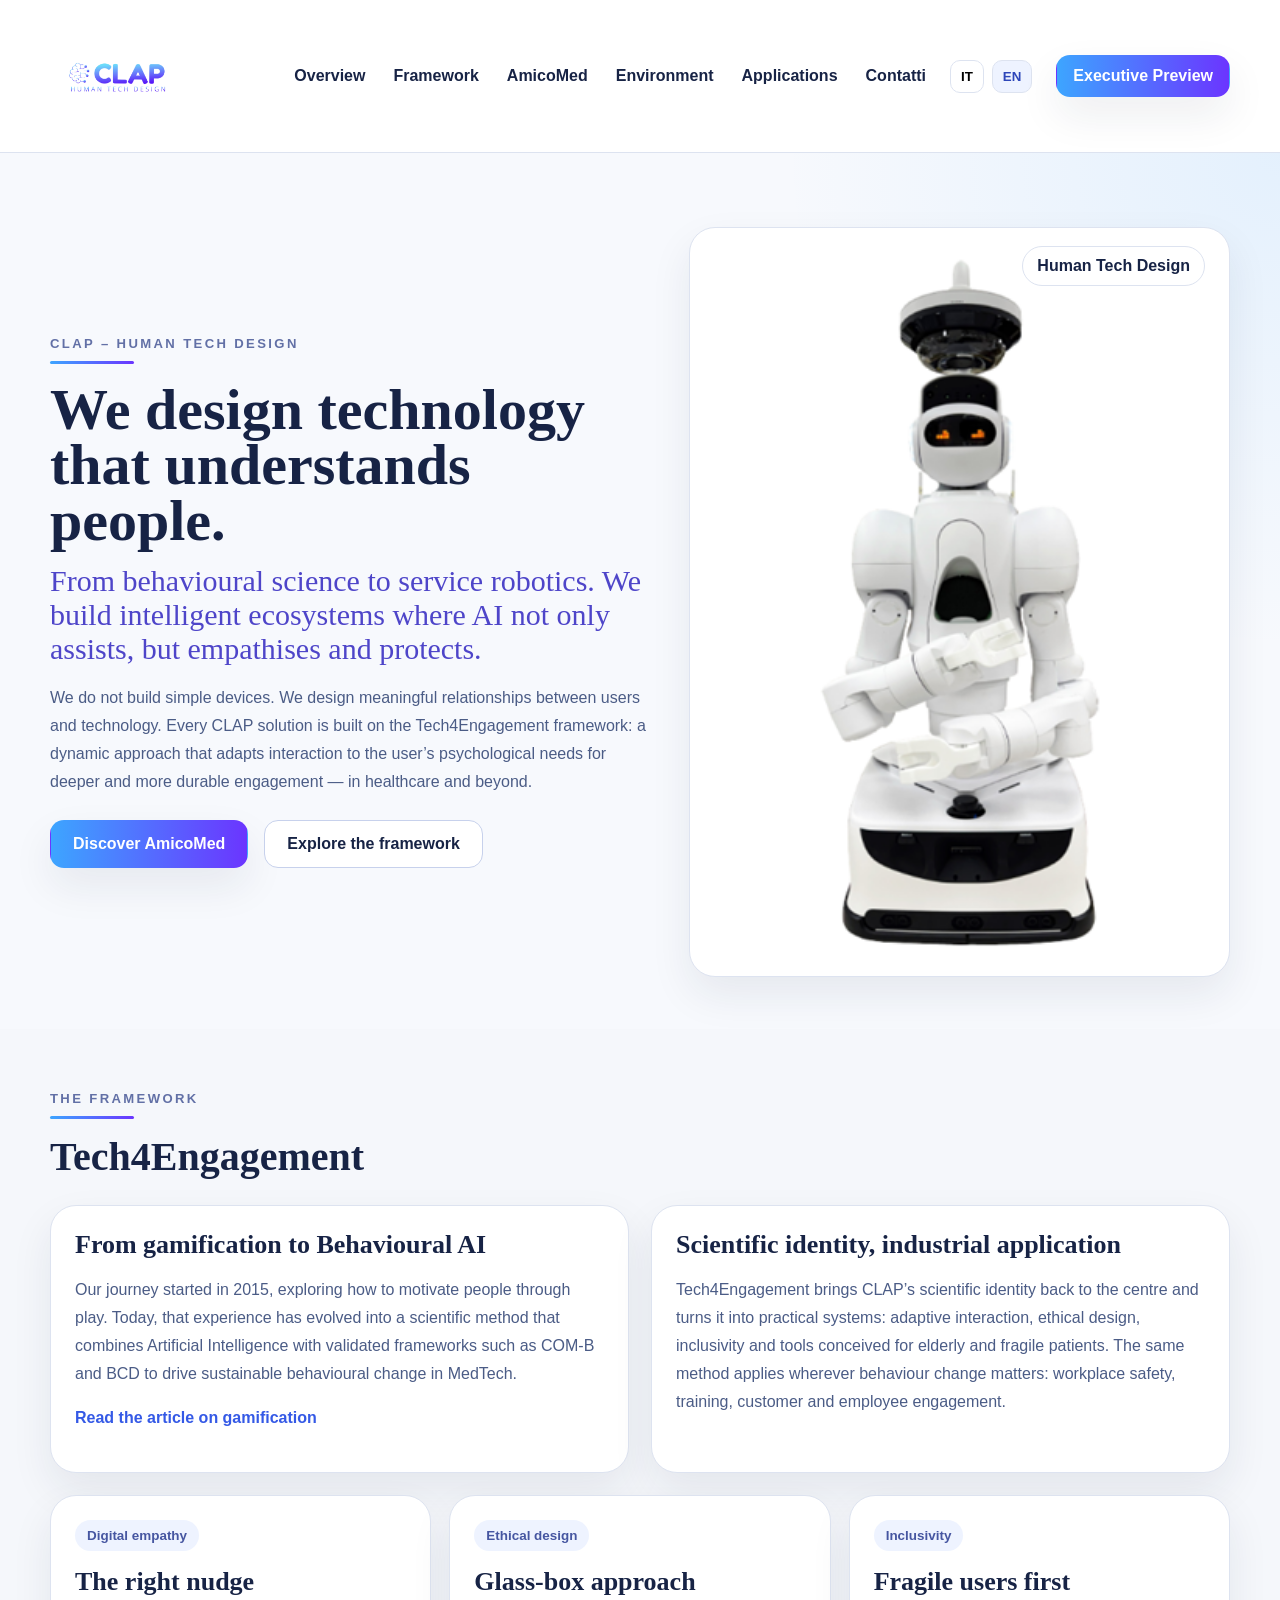
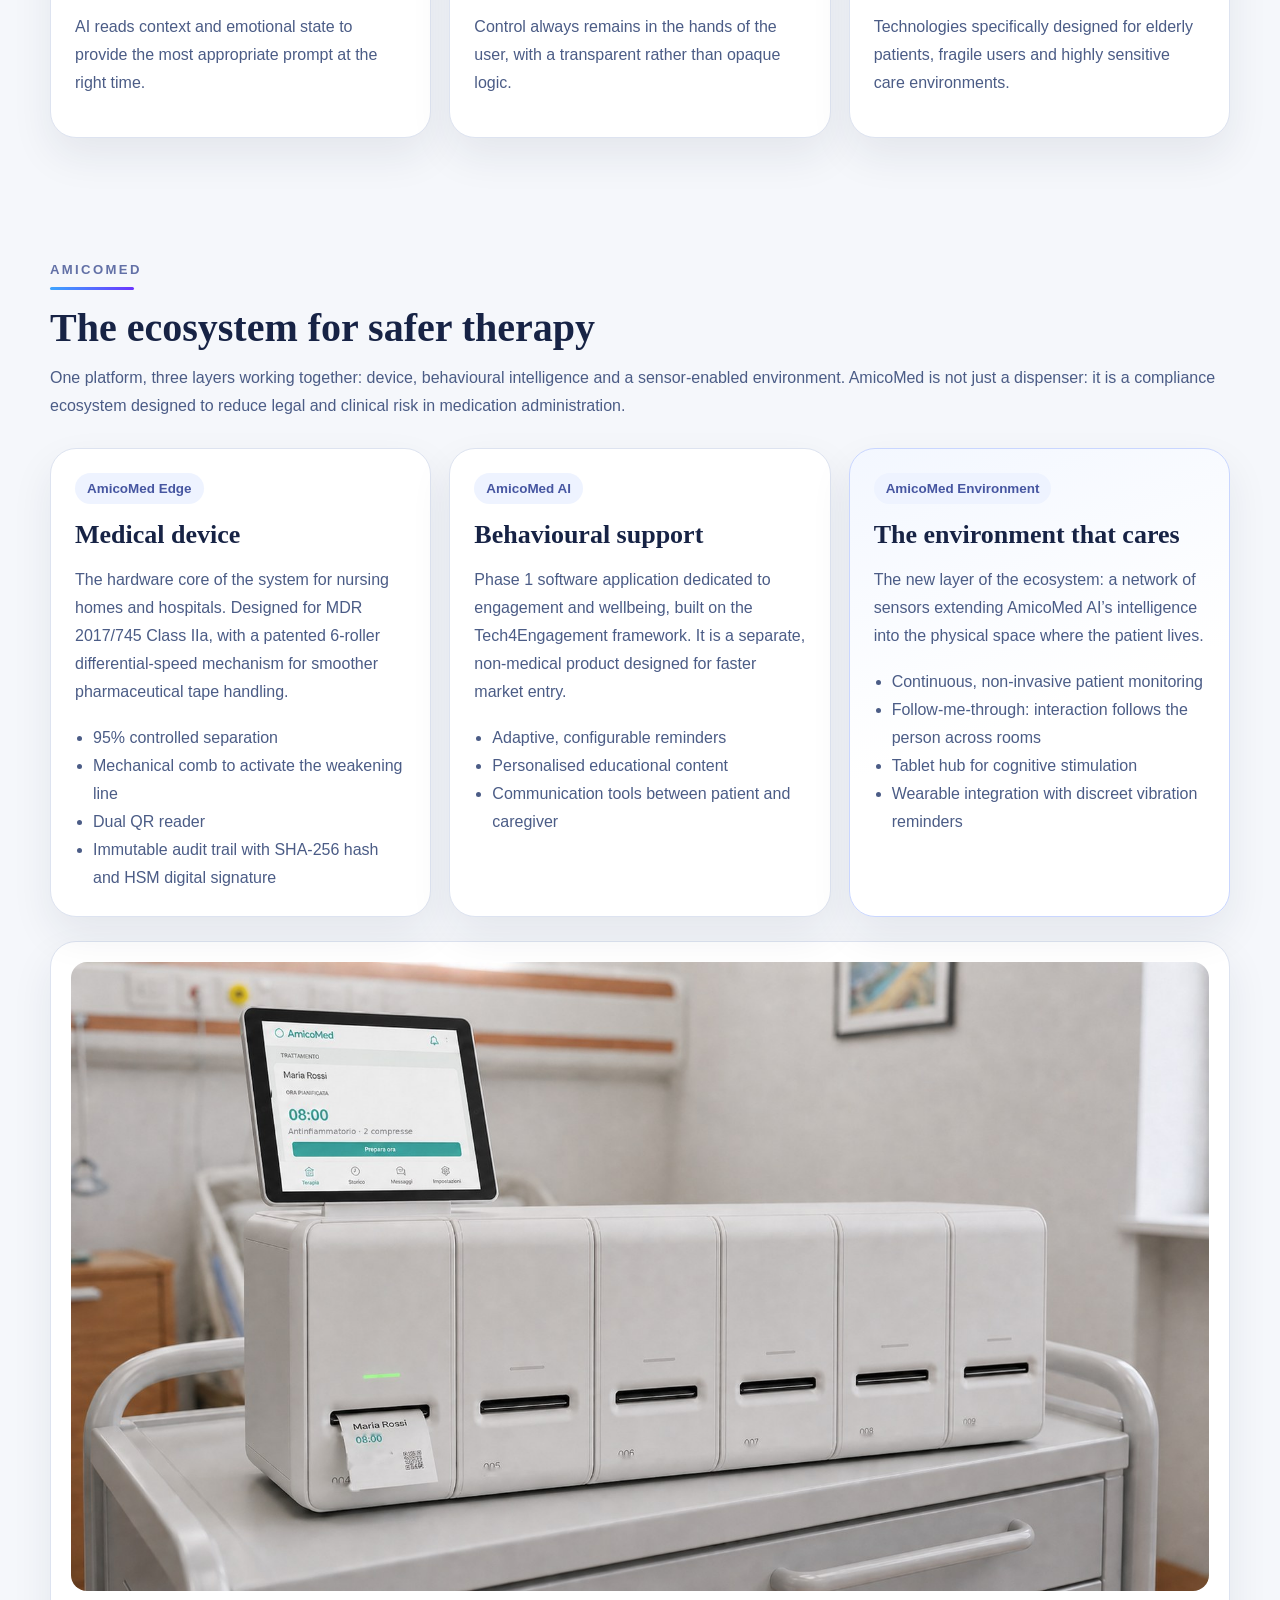
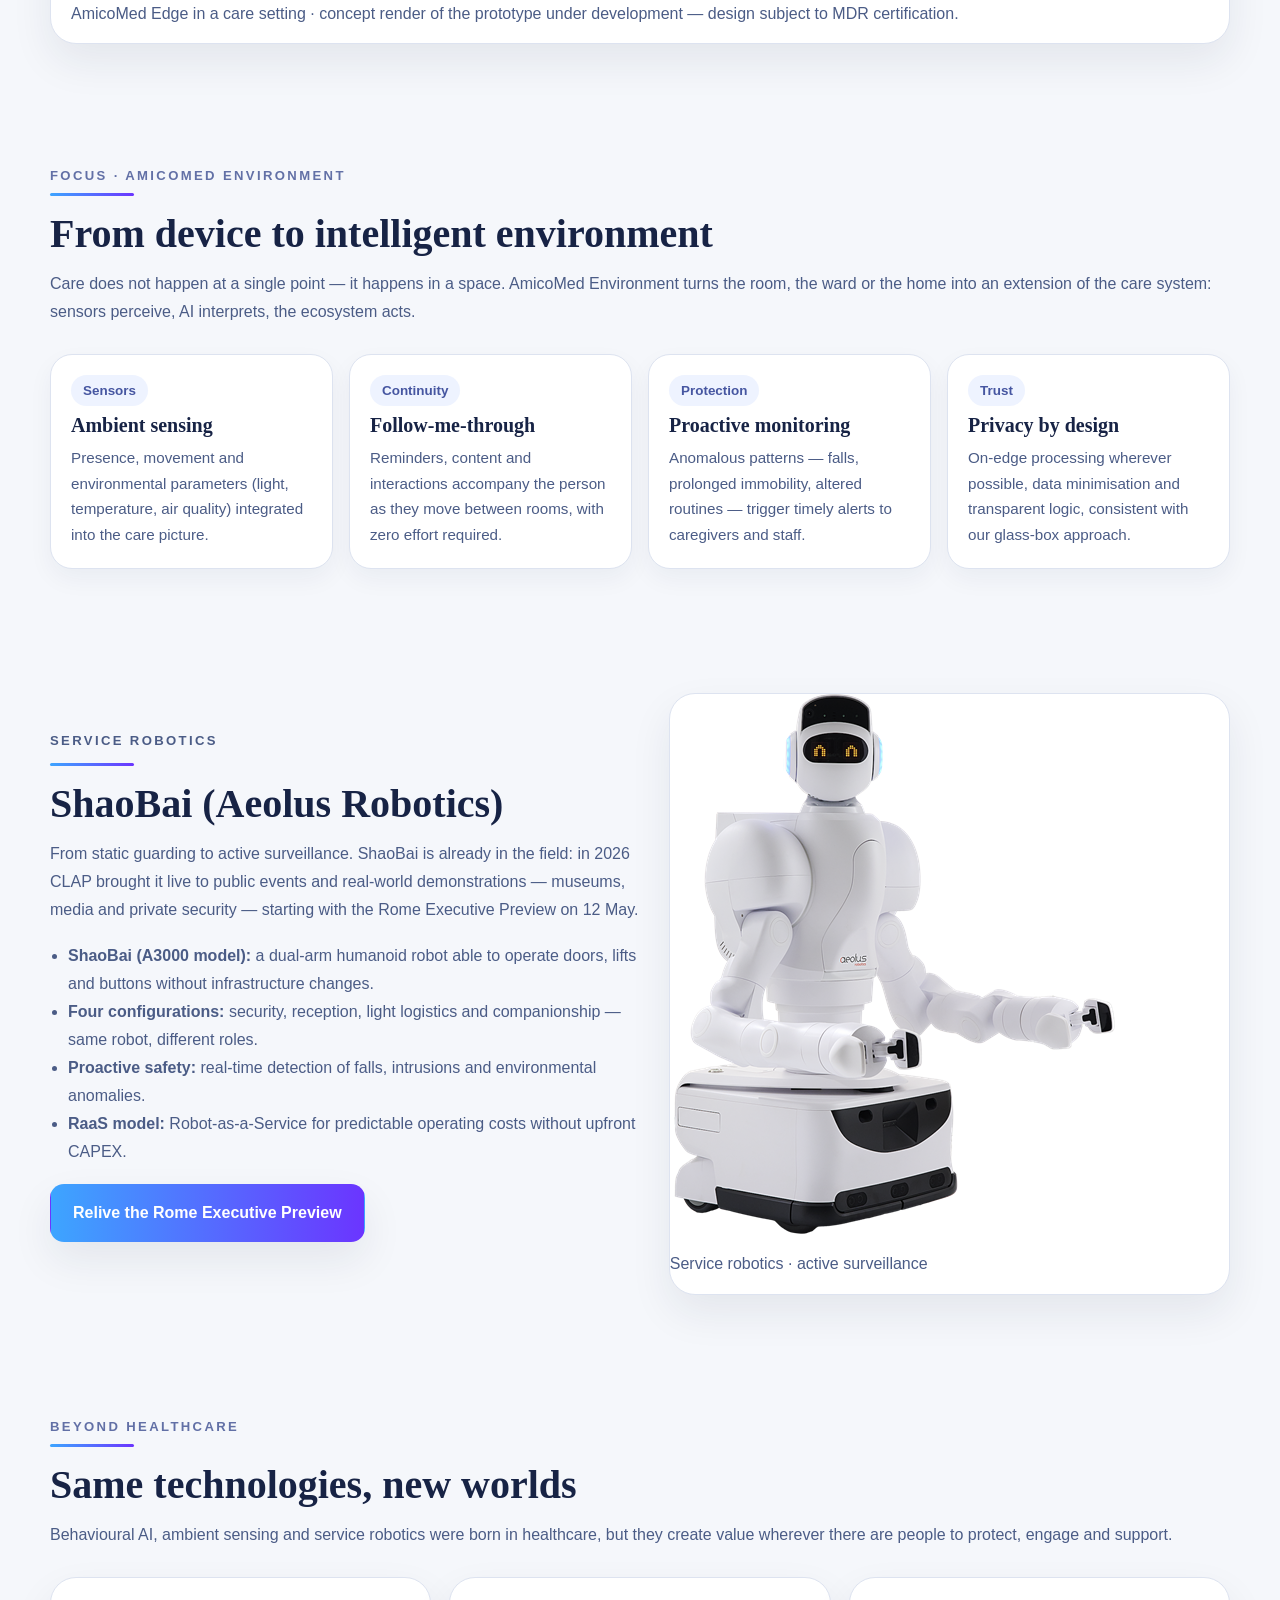
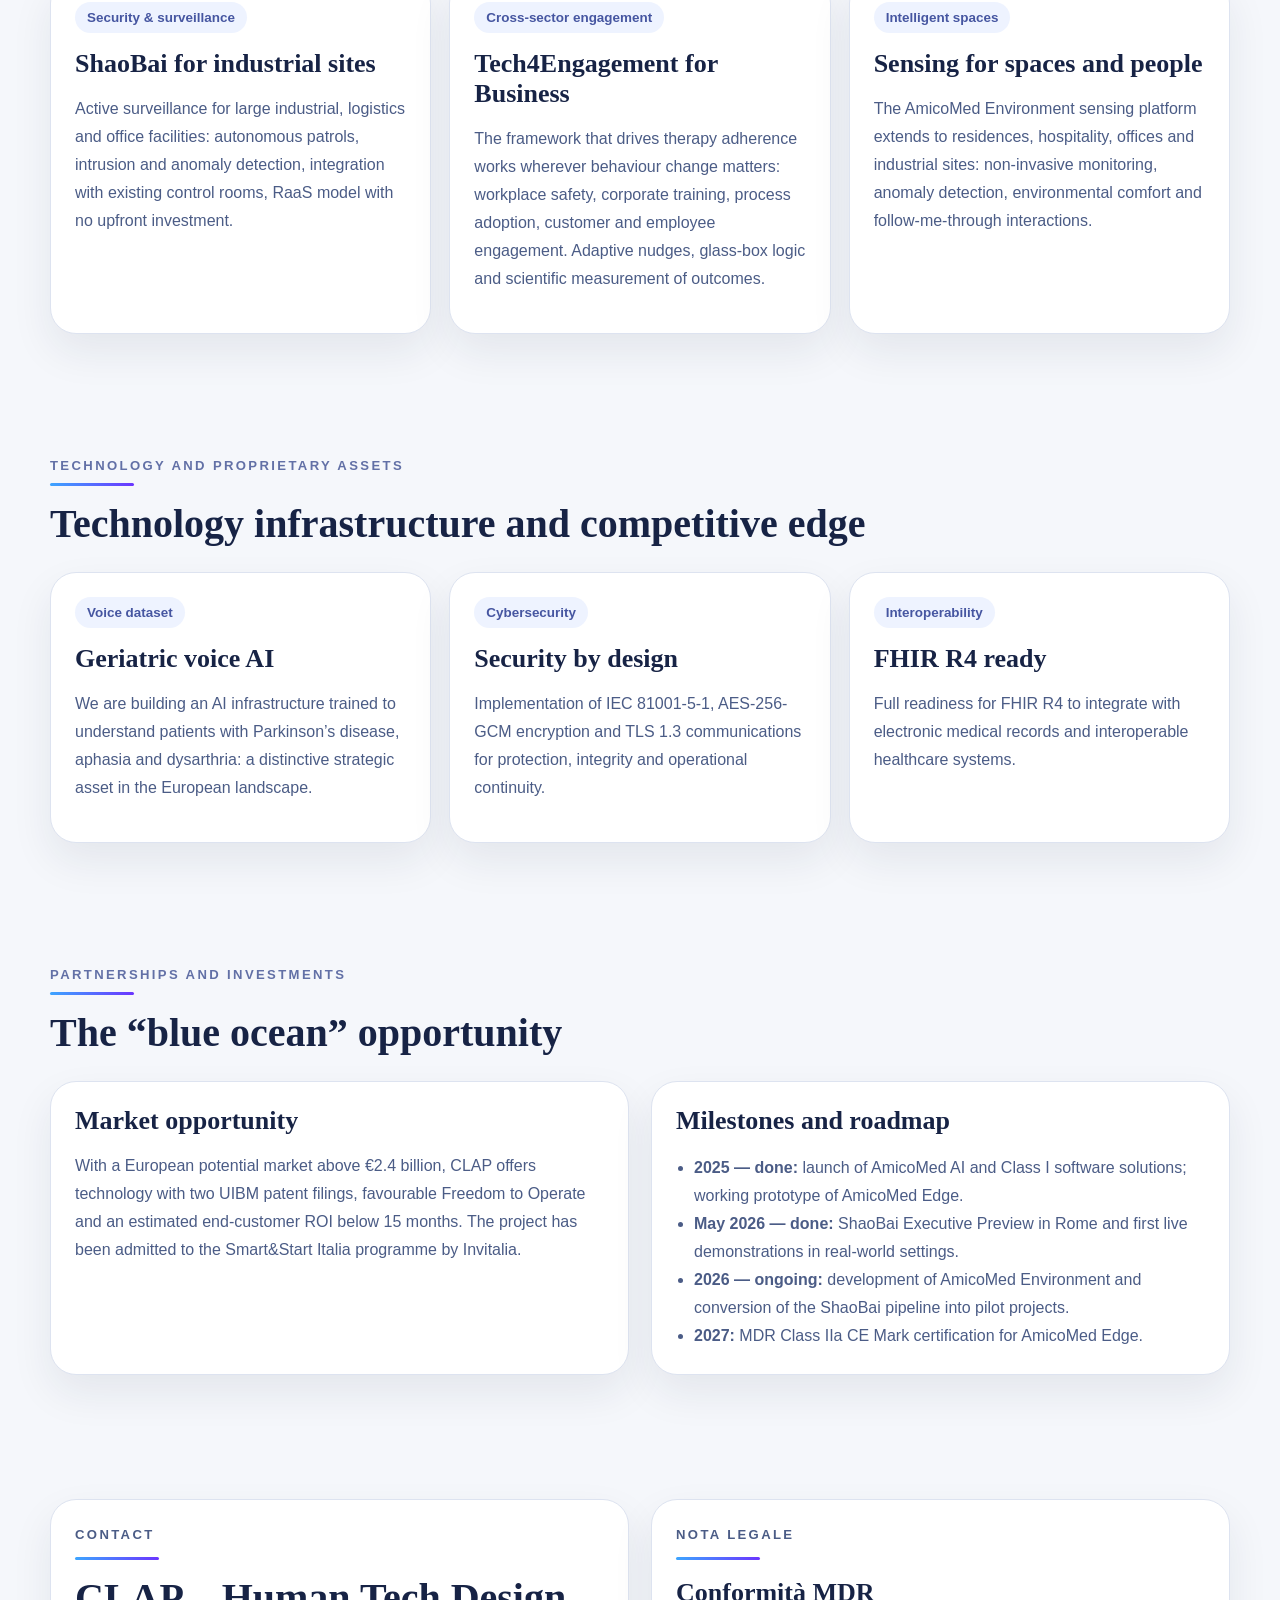
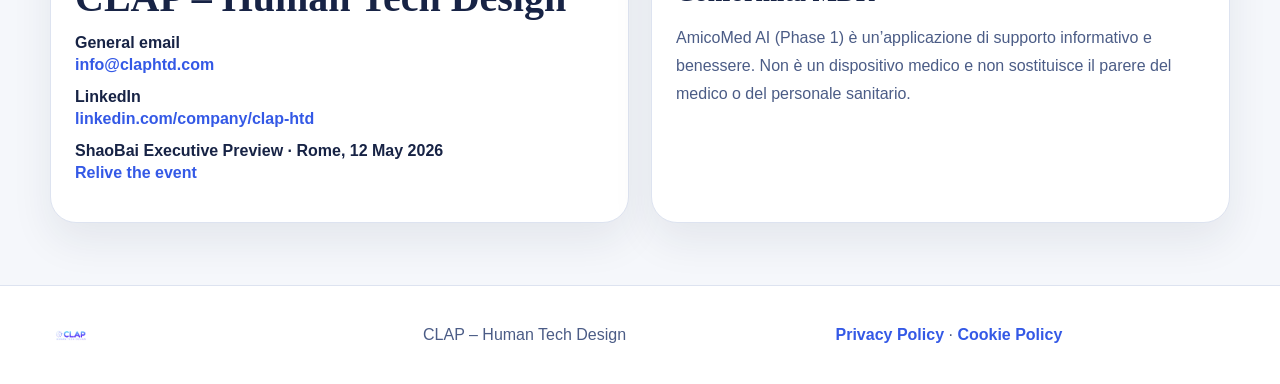
==== commit fabb3c89: "Index: render AmicoMed Edge nella sezione ecosistema" ====
--- a/index.html
+++ b/index.html
@@ -129,6 +129,10 @@
           <ul class="list-clean"><li>Monitoraggio continuo e non invasivo del paziente</li><li>Follow-me-through: l’interazione segue la persona tra gli ambienti</li><li>Tablet hub per stimolazione cognitiva</li><li>Wearable integration con promemoria discreti via vibrazione</li></ul>
         </article>
       </div>
+      <div class="venue-panel" style="margin-top:24px;padding:20px">
+        <img src="assets/amicomed-edge-render.jpg" alt="AmicoMed Edge – concept render del dispositivo" style="border-radius:16px;width:100%">
+        <p class="note" style="margin:14px 0 0">AmicoMed Edge in contesto assistenziale · concept render del prototipo in sviluppo — design soggetto a certificazione MDR.</p>
+      </div>
     </div>
     <div data-lang="en">
       <p class="kicker">AmicoMed</p>
@@ -153,6 +157,10 @@
           <p>The new layer of the ecosystem: a network of sensors extending AmicoMed AI’s intelligence into the physical space where the patient lives.</p>
           <ul class="list-clean"><li>Continuous, non-invasive patient monitoring</li><li>Follow-me-through: interaction follows the person across rooms</li><li>Tablet hub for cognitive stimulation</li><li>Wearable integration with discreet vibration reminders</li></ul>
         </article>
+      </div>
+      <div class="venue-panel" style="margin-top:24px;padding:20px">
+        <img src="assets/amicomed-edge-render.jpg" alt="AmicoMed Edge – device concept render" style="border-radius:16px;width:100%">
+        <p class="note" style="margin:14px 0 0">AmicoMed Edge in a care setting · concept render of the prototype under development — design subject to MDR certification.</p>
       </div>
     </div>
   </div>
--- a/clap-site.css
+++ b/clap-site.css
@@ -11,14 +11,15 @@
   --shadow-soft:0 10px 24px rgba(24,35,69,.05);
 }
 *{box-sizing:border-box}
-html{scroll-behavior:smooth}
+html{scroll-behavior:smooth;scroll-padding-top:175px}
+[id]{scroll-margin-top:175px}
 body{margin:0;font-family:Arial,sans-serif;background:var(--bg);color:var(--ink)}
 img{max-width:100%;display:block}
 a{text-decoration:none;color:inherit}
 .container{width:min(1180px,calc(100% - 40px));margin:0 auto}
 .site-header{position:sticky;top:0;z-index:60;background:rgba(255,255,255,.94);backdrop-filter:blur(12px);border-bottom:1px solid var(--line)}
-.header-wrap{display:flex;align-items:center;gap:24px;min-height:118px}
-.brand img{height:88px;width:auto}
+.header-wrap{display:flex;align-items:center;gap:24px;min-height:152px}
+.brand img{height:136px;width:auto}
 .main-nav{display:flex;gap:28px;margin-left:auto}
 .main-nav a{font-weight:600}
 .lang-switch{display:flex;gap:8px;align-items:center}
@@ -66,7 +67,9 @@
 .footer-logo{height:42px}
 .inline-link{color:#3459e6;font-weight:700}
 .note{color:var(--ink-soft)}
-.contact-list{list-style:none;padding:0;margin:16px 0;display:grid;gap:12px}
+.contact-list{list-style:none;padding:0;margin:16px 0;display:grid;gap:14px}
+.contact-list li{display:grid;gap:4px}
+.contact-list a{overflow-wrap:anywhere}
 .rsvp-grid{display:grid;grid-template-columns:.82fr 1.18fr;gap:22px}
 .direct-actions{display:grid;gap:14px;margin-top:22px}
 [data-lang]{display:none}
@@ -123,12 +126,14 @@
   .premium-sub{font-size:24px}
 }
 @media (max-width:680px){
+  html{scroll-padding-top:135px}
+  [id]{scroll-margin-top:135px}
   .container{width:min(100% - 28px,1180px)}
   .grid-3,.grid-4,.timeline,.cards-2,.premium-stats{grid-template-columns:1fr}
   h1{font-size:42px}
   .subhead{font-size:24px}
-  .header-wrap{min-height:92px}
-  .brand img{height:64px}
+  .header-wrap{min-height:116px}
+  .brand img{height:100px}
   .lang-switch{display:none}
   .premium-title{font-size:40px}
   .qr-row{grid-template-columns:1fr}
